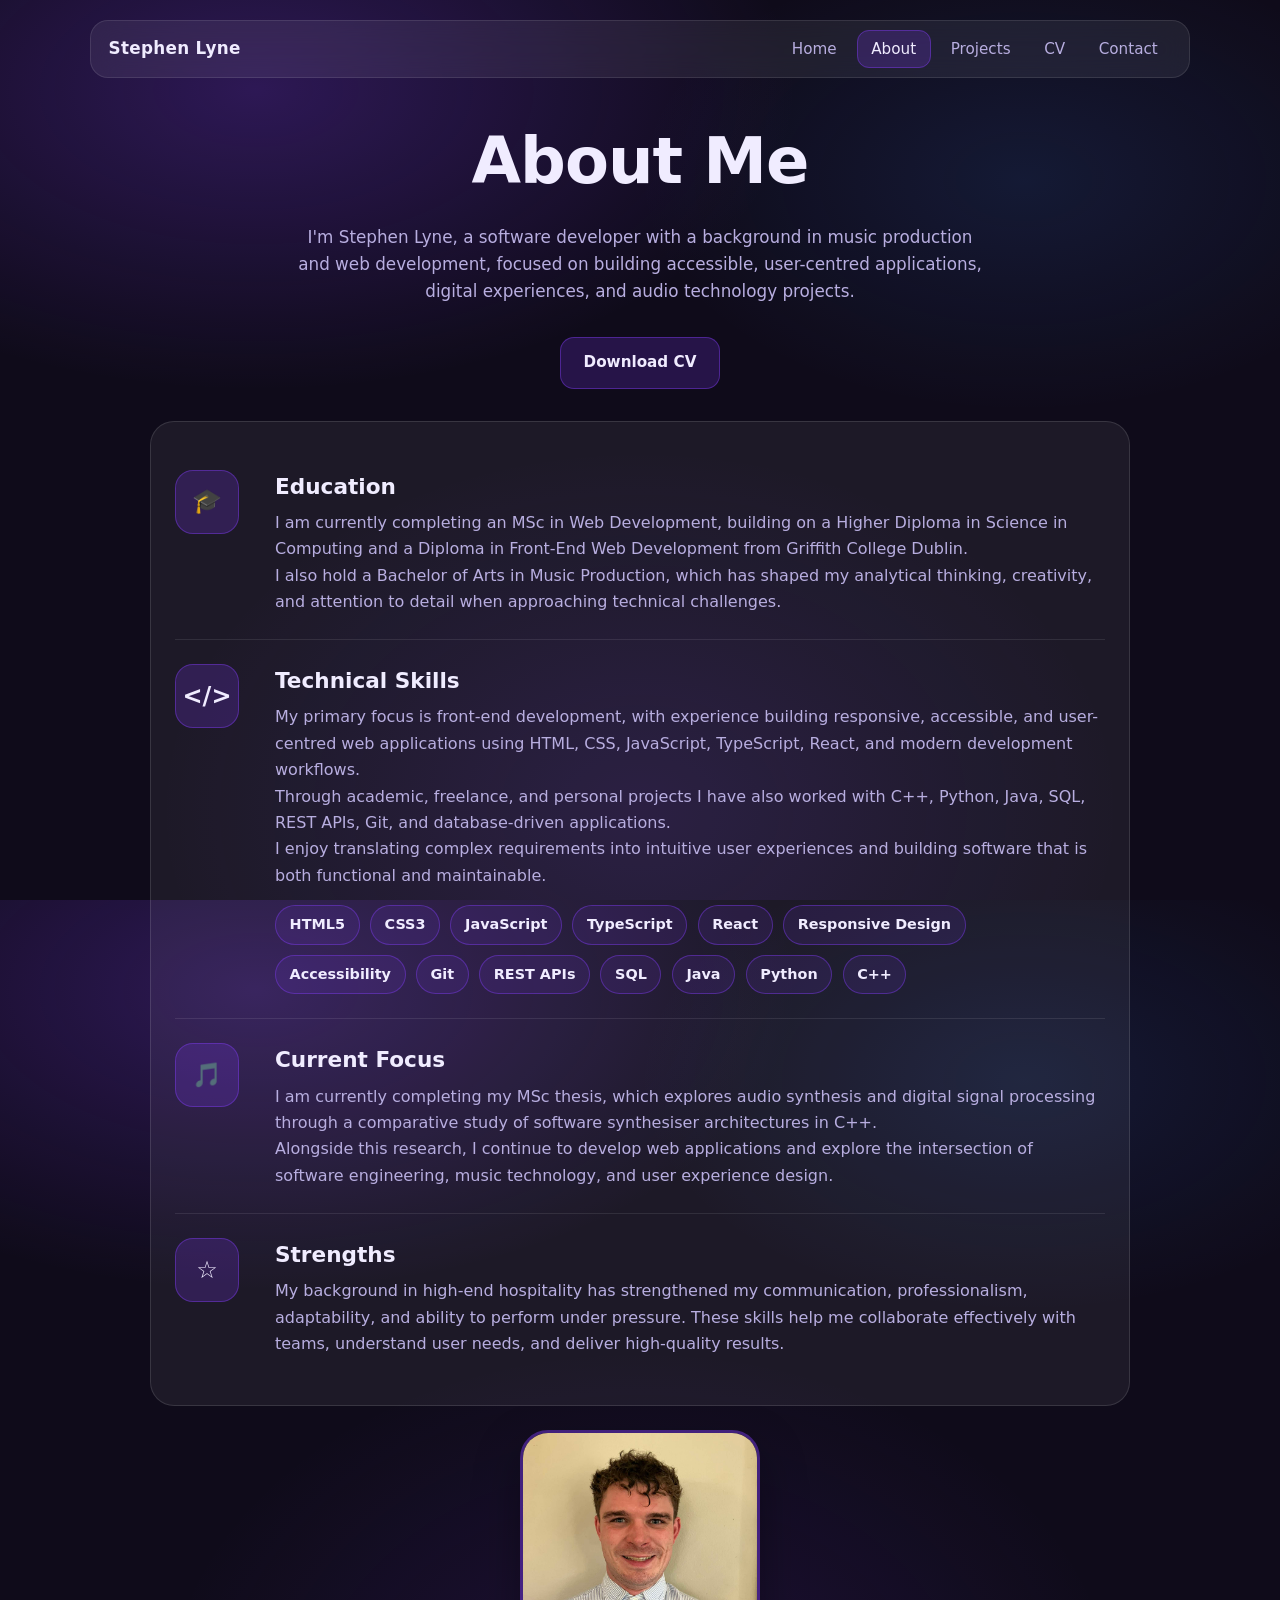
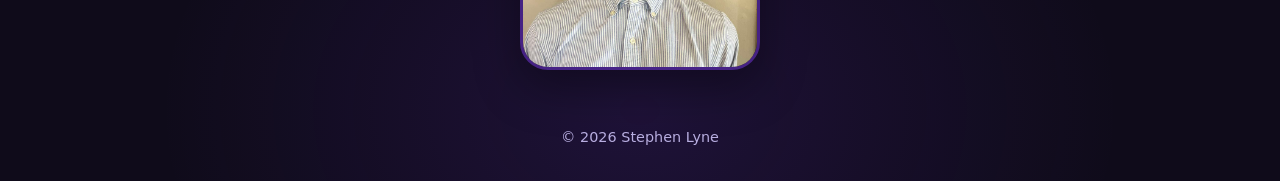
==== about.html @ b1a17259 "Initial portfolio website commit" ====
<!DOCTYPE html>
<html lang="en">
<head>
  <meta charset="UTF-8">
  <meta name="viewport" content="width=device-width, initial-scale=1.0">

  <title>About | Stephen Lyne</title>

  <meta
    name="description"
    content="About Stephen Lyne, a software developer focused on front-end development, accessibility, user-centred applications, and audio technology projects."
  >

  <link rel="stylesheet" href="style.css">
  <script src="nav.js" defer></script>
</head>

<body>

  <header>
    <nav class="navbar" aria-label="Main navigation">
      <div class="nav-container">

        <a href="index.html" class="logo">Stephen Lyne</a>

        <button
          class="nav-toggle"
          type="button"
          aria-controls="nav-links"
          aria-expanded="false"
          aria-label="Toggle navigation menu"
        >&#9776;</button>

        <ul class="nav-links" id="nav-links">
          <li><a href="index.html">Home</a></li>
          <li><a href="about.html" aria-current="page">About</a></li>
          <li><a href="projects.html">Projects</a></li>
          <li>
            <a
              href="Stephen-Lyne-CV.pdf"
              target="_blank"
              rel="noopener noreferrer"
            >CV</a>
          </li>
          <li><a href="contact.html">Contact</a></li>
        </ul>

      </div>
    </nav>
  </header>

  <main>
    <section class="about about--center" aria-labelledby="about-title">

      <h1 id="about-title">About Me</h1>

      <p class="about-intro">
        I'm Stephen Lyne, a software developer with a background in music production
        and web development, focused on building accessible, user-centred applications,
        digital experiences, and audio technology projects.
      </p>

      <div class="hero-buttons">
        <a
          href="Stephen-Lyne-CV.pdf"
          class="btn"
          target="_blank"
          rel="noopener noreferrer"
        >
          Download CV
        </a>
      </div>

      <div class="about-grid">

        <article class="about-block">
          <div class="about-icon" aria-hidden="true">🎓</div>

          <div>
            <h2>Education</h2>

            <p>
              I am currently completing an MSc in Web Development, building on a
              Higher Diploma in Science in Computing and a Diploma in Front-End Web
              Development from Griffith College Dublin.
            </p>

            <p>
              I also hold a Bachelor of Arts in Music Production, which has shaped
              my analytical thinking, creativity, and attention to detail when
              approaching technical challenges.
            </p>
          </div>
        </article>

        <article class="about-block">
          <div class="about-icon" aria-hidden="true">&lt;/&gt;</div>

          <div>
            <h2>Technical Skills</h2>

            <p>
              My primary focus is front-end development, with experience building
              responsive, accessible, and user-centred web applications using HTML,
              CSS, JavaScript, TypeScript, React, and modern development workflows.
            </p>

            <p>
              Through academic, freelance, and personal projects I have also worked
              with C++, Python, Java, SQL, REST APIs, Git, and database-driven
              applications.
            </p>

            <p>
              I enjoy translating complex requirements into intuitive user experiences
              and building software that is both functional and maintainable.
            </p>

            <ul class="skill-tags">
              <li>HTML5</li>
              <li>CSS3</li>
              <li>JavaScript</li>
              <li>TypeScript</li>
              <li>React</li>
              <li>Responsive Design</li>
              <li>Accessibility</li>
              <li>Git</li>
              <li>REST APIs</li>
              <li>SQL</li>
              <li>Java</li>
              <li>Python</li>
              <li>C++</li>
            </ul>
          </div>
        </article>

        <article class="about-block">
          <div class="about-icon" aria-hidden="true">🎵</div>

          <div>
            <h2>Current Focus</h2>

            <p>
              I am currently completing my MSc thesis, which explores audio synthesis
              and digital signal processing through a comparative study of software
              synthesiser architectures in C++.
            </p>

            <p>
              Alongside this research, I continue to develop web applications and
              explore the intersection of software engineering, music technology,
              and user experience design.
            </p>
          </div>
        </article>

        <article class="about-block">
          <div class="about-icon" aria-hidden="true">☆</div>

          <div>
            <h2>Strengths</h2>

            <p>
              My background in high-end hospitality has strengthened my communication,
              professionalism, adaptability, and ability to perform under pressure.
              These skills help me collaborate effectively with teams, understand
              user needs, and deliver high-quality results.
            </p>
          </div>
        </article>

      </div>

      <div class="about-image">
        <img src="img/StudentIDPic.jpg" alt="Portrait of Stephen Lyne">
      </div>

    </section>
  </main>

  <footer>
    <p>&copy; 2026 Stephen Lyne</p>
  </footer>

</body>
</html>
---- style.css ----
/* =====================
   RESET & BASE
===================== */
* {
  margin: 0;
  padding: 0;
  box-sizing: border-box;
}

:root {
  /* Dark background — ensures white text passes WCAG AA (contrast ≥ 4.5:1) */
  --bg: #0f0b1a;
  --surface: rgba(255, 255, 255, 0.06);
  --surface-raised: rgba(255, 255, 255, 0.09);

  /* Text — white on dark bg gives ~14:1 contrast ratio */
  --text: #f0ecff;
  --text-secondary: #b8aee0;

  /* Purple accent system */
  --accent-purple: #7c3aed;
  --accent-purple-soft: rgba(124, 58, 237, 0.22);
  --accent-purple-border: rgba(124, 58, 237, 0.45);
  --accent-purple-hover: rgba(124, 58, 237, 0.35);

  /* Error state */
  --error: #f87171;

  /* Transition timing */
  --transition: 0.2s ease;
}

html,
body {
  height: 100%;
}

body {
  font-family: system-ui, -apple-system, Segoe UI, Roboto, Arial, sans-serif;
  line-height: 1.6;
  color: var(--text);
  background:
    radial-gradient(900px 500px at 20% 10%, rgba(124, 58, 237, 0.28), transparent 60%),
    radial-gradient(700px 420px at 80% 20%, rgba(59, 130, 246, 0.12), transparent 55%),
    radial-gradient(800px 600px at 50% 90%, rgba(124, 58, 237, 0.14), transparent 60%),
    var(--bg);
  min-height: 100vh;
  overflow-x: hidden;
}

img {
  max-width: 100%;
  height: auto;
  display: block;
}

/* Keyboard focus — high-visibility ring */
a:focus-visible,
button:focus-visible,
input:focus-visible,
textarea:focus-visible {
  outline: 3px solid var(--accent-purple);
  outline-offset: 3px;
  border-radius: 8px;
}

/* Screen reader only utility */
.sr-only {
  position: absolute;
  width: 1px;
  height: 1px;
  overflow: hidden;
  clip: rect(0, 0, 0, 0);
  white-space: nowrap;
}

/* =====================
   LAYOUT WRAPPER
===================== */
header,
main,
footer {
  width: min(1100px, 92%);
  margin: 0 auto;
}

/* =====================
   NAVIGATION
===================== */
header {
  padding-top: 1.25rem;
}

.navbar {
  background: rgba(255, 255, 255, 0.07);
  border: 1px solid rgba(255, 255, 255, 0.10);
  border-radius: 18px;
  backdrop-filter: blur(14px);
  -webkit-backdrop-filter: blur(14px);
}

.nav-container {
  padding: 0.9rem 1.1rem;
  display: flex;
  justify-content: space-between;
  align-items: center;
  gap: 1rem;
}

.logo {
  color: var(--text);
  text-decoration: none;
  font-weight: 700;
  font-size: 1.05rem;
  letter-spacing: 0.3px;
  transition: color var(--transition);
}

.logo:hover {
  color: #c4b5fd;
}

.nav-links {
  list-style: none;
  display: flex;
  gap: 0.4rem;
}

.nav-links a {
  /* --text-secondary gives sufficient contrast (~6:1) on dark bg */
  color: var(--text-secondary);
  text-decoration: none;
  font-size: 0.95rem;
  padding: 0.55rem 0.85rem;
  border-radius: 12px;
  transition: background var(--transition), color var(--transition);
}

.nav-links a:hover,
.nav-links a:focus-visible {
  background: rgba(255, 255, 255, 0.08);
  color: var(--text);
}

.nav-links a[aria-current="page"] {
  background: var(--accent-purple-soft);
  border: 1px solid var(--accent-purple-border);
  color: var(--text);
}

/* Hamburger (mobile) */
.nav-toggle {
  display: none;
  background: none;
  border: 1px solid var(--accent-purple-border);
  border-radius: 10px;
  padding: 0.45rem 0.7rem;
  color: var(--text);
  cursor: pointer;
  font-size: 1.2rem;
  line-height: 1;
  transition: background var(--transition);
}

.nav-toggle:hover {
  background: var(--accent-purple-soft);
}

/* =====================
   MAIN / HERO
===================== */
main {
  min-height: calc(100vh - 140px);
  padding: 2rem 0;
}

.hero {
  max-width: 900px;
  margin: 0 auto;
  padding: clamp(2.5rem, 8vw, 5rem) 0;
  text-align: center;
  /* Entrance animation */
  animation: fadeUp 0.55s ease both;
}

.hero h1 {
  font-size: clamp(2.2rem, 4.5vw, 3.4rem);
  margin-bottom: 0.75rem;
  letter-spacing: -0.5px;
}

.hero p {
  max-width: 55ch;
  margin: 0 auto;
  color: var(--text-secondary);
  font-size: 1.05rem;
}

.hero-buttons {
  display: flex;
  justify-content: center;
  gap: 0.9rem;
  margin-top: 2rem;
  flex-wrap: wrap;
}

/* =====================
   BUTTONS
===================== */
.btn {
  display: inline-block;
  padding: 0.8rem 1.4rem;
  border-radius: 14px;
  font-weight: 700;
  font-size: 0.95rem;
  text-decoration: none;
  color: var(--text);
  background: var(--accent-purple-soft);
  border: 1px solid var(--accent-purple-border);
  cursor: pointer;
  transition: background var(--transition), transform var(--transition), box-shadow var(--transition);
}

.btn:hover,
.btn:focus-visible {
  background: var(--accent-purple-hover);
  transform: translateY(-2px);
  box-shadow: 0 6px 20px rgba(124, 58, 237, 0.30);
}

.btn:active {
  transform: translateY(0);
}

/* =====================
   ABOUT PAGE
===================== */
.about--center {
  max-width: 900px;
  margin: 0 auto;
  text-align: center;
  animation: fadeUp 0.55s ease both;
}

.about-intro {
  max-width: 62ch;
  margin: 0.5rem auto 1.5rem;
  color: var(--text-secondary);
}

.about-controls {
  display: flex;
  justify-content: center;
  gap: 0.75rem;
  flex-wrap: wrap;
  margin-bottom: 1.25rem;
}

.about-tab {
  padding: 0.6rem 1.1rem;
  border-radius: 999px;
  border: 1px solid var(--accent-purple-border);
  background: rgba(255, 255, 255, 0.05);
  color: var(--text-secondary);
  font-weight: 700;
  font-size: 0.9rem;
  cursor: pointer;
  transition: background var(--transition), color var(--transition), border-color var(--transition);
}

.about-tab:hover {
  background: rgba(255, 255, 255, 0.09);
  color: var(--text);
}

.about-tab.is-active,
.about-tab[aria-selected="true"] {
  background: var(--accent-purple-soft);
  border-color: var(--accent-purple);
  color: var(--text);
}

.about-panels {
  max-width: 70ch;
  margin: 0 auto;
}

.about-panel {
  color: var(--text-secondary);
  animation: fadeIn 0.3s ease both;
}

.about-image {
  margin-top: 2.25rem;
  display: flex;
  justify-content: center;
}

.about-image img {
  max-width: 240px;
  border-radius: 50%;
  border: 3px solid var(--accent-purple-border);
  transition: transform 0.3s ease, box-shadow 0.3s ease;
}

.about-image img:hover {
  transform: scale(1.03);
  box-shadow: 0 0 30px rgba(124, 58, 237, 0.35);
}

/* =====================
   PROJECTS
===================== */
.projects {
  max-width: 1000px;
  margin: 0 auto;
  text-align: center;
  animation: fadeUp 0.55s ease both;
}

.projects-intro {
  color: var(--text-secondary);
  margin: 0.5rem auto 0;
  max-width: 60ch;
}

.project-links {
  margin-top: 1.25rem;
}

.project-card {
  margin-top: 1.75rem;
  padding: 1.5rem;
  border-radius: 18px;
  background: var(--surface-raised);
  border: 1px solid rgba(255, 255, 255, 0.08);
  text-align: left;
  transition: transform 0.25s ease, box-shadow 0.25s ease;
}

.project-card:hover {
  transform: translateY(-3px);
  box-shadow: 0 10px 32px rgba(124, 58, 237, 0.18);
}

.project-title {
  font-size: 1.3rem;
  margin-bottom: 0.4rem;
}

.project-role {
  color: var(--text-secondary);
  font-size: 0.9rem;
  margin-bottom: 0.75rem;
}

.project-image {
  margin-bottom: 1rem;
  border-radius: 14px;
  overflow: hidden;
}

.project-desc {
  color: var(--text-secondary);
  margin-bottom: 0.75rem;
}

.project-meta {
  list-style: none;
  display: flex;
  flex-wrap: wrap;
  gap: 0.5rem 0.9rem;
  padding: 0;
  margin: 0.75rem 0 1rem;
}

.project-meta li {
  position: relative;
  padding-left: 1rem;
  color: var(--text-secondary);
  font-weight: 600;
  font-size: 0.9rem;
}

.project-meta li::before {
  content: "•";
  position: absolute;
  left: 0;
  top: 0;
  color: var(--accent-purple);
}

/* =====================
   CONTACT
===================== */
.contact {
  max-width: 900px;
  margin: 0 auto;
  text-align: center;
  animation: fadeUp 0.55s ease both;
}

.contact-intro {
  color: var(--text-secondary);
  margin: 0.5rem auto 0;
  max-width: 58ch;
}

.contact-form {
  max-width: 680px;
  margin: 1.25rem auto;
  padding: 1.5rem;
  border-radius: 18px;
  background: var(--surface-raised);
  border: 1px solid rgba(255, 255, 255, 0.08);
  text-align: left;
}

.field {
  margin-bottom: 1.1rem;
}

label {
  display: block;
  font-weight: 700;
  margin-bottom: 0.35rem;
  color: var(--text);
  font-size: 0.95rem;
}

input,
textarea {
  width: 100%;
  padding: 0.75rem 0.9rem;
  border-radius: 12px;
  border: 1px solid rgba(255, 255, 255, 0.15);
  background: rgba(255, 255, 255, 0.05);
  color: var(--text);
  font-size: 1rem;
  font-family: inherit;
  transition: border-color var(--transition), background var(--transition);
}

input:focus,
textarea:focus {
  border-color: var(--accent-purple);
  background: rgba(255, 255, 255, 0.08);
  outline: none;
}

input[aria-invalid="true"],
textarea[aria-invalid="true"] {
  border-color: var(--error);
}

textarea {
  resize: vertical;
}

.field-error {
  color: var(--error);
  font-size: 0.85rem;
  margin-top: 0.3rem;
  min-height: 1.2em;
}

.contact-status {
  margin: 1rem auto;
  font-weight: 600;
}

.contact-alt {
  color: var(--text-secondary);
  margin-top: 1rem;
}

.contact-link {
  color: #c4b5fd;
  text-decoration: underline;
  text-underline-offset: 3px;
  transition: color var(--transition);
}

.contact-link:hover {
  color: var(--text);
}

/* =====================
   MAP (External Service)
===================== */
.contact-map {
  max-width: 680px;
  margin: 1.5rem auto 0;
  padding: 1.5rem;
  border-radius: 18px;
  background: var(--surface-raised);
  border: 1px solid rgba(255, 255, 255, 0.08);
  text-align: left;
}

.contact-map-title {
  font-size: 1.1rem;
  margin-bottom: 0.35rem;
}

.contact-map-text {
  color: var(--text-secondary);
  margin-bottom: 0.85rem;
}

.contact-map-frame {
  width: 100%;
  height: 300px;
  border: 0;
  border-radius: 14px;
}

/* =====================
   FOOTER
===================== */
footer {
  padding: 1.5rem 0 2rem;
  color: var(--text-secondary);
  text-align: center;
  font-size: 0.9rem;
}

/* =====================
   ANIMATIONS
===================== */
@keyframes fadeUp {
  from {
    opacity: 0;
    transform: translateY(18px);
  }
  to {
    opacity: 1;
    transform: translateY(0);
  }
}

@keyframes fadeIn {
  from { opacity: 0; }
  to   { opacity: 1; }
}

/* Stagger project cards */
.project-card:nth-child(1) { animation: fadeUp 0.5s 0.05s ease both; }
.project-card:nth-child(2) { animation: fadeUp 0.5s 0.15s ease both; }
.project-card:nth-child(3) { animation: fadeUp 0.5s 0.25s ease both; }

/* =====================
   RESPONSIVE — TABLET (≤ 768px)
===================== */
@media (max-width: 768px) {
  /* Nav: show hamburger, hide links by default */
  .nav-toggle {
    display: block;
  }

  .nav-links {
    display: none;
    flex-direction: column;
    gap: 0.25rem;
    width: 100%;
    padding: 0.5rem 0 0.75rem;
  }

  .nav-links.is-open {
    display: flex;
  }

  .nav-links a {
    padding: 0.65rem 0.85rem;
    border-radius: 10px;
  }

  .nav-container {
    flex-wrap: wrap;
  }

  /* Hero */
  .hero {
    padding: 2.5rem 0;
  }

  /* Project cards: full width */
  .project-card {
    padding: 1.25rem;
  }

  /* Contact form */
  .contact-form,
  .contact-map {
    padding: 1.25rem;
  }
}

/* =====================
   RESPONSIVE — MOBILE (≤ 480px)
===================== */
@media (max-width: 480px) {
  header,
  main,
  footer {
    width: 94%;
  }

  .hero h1 {
    font-size: 2rem;
  }

  .hero-buttons {
    flex-direction: column;
    align-items: center;
  }

  .hero-buttons .btn {
    width: 100%;
    max-width: 260px;
    text-align: center;
  }

  .about-controls {
    gap: 0.5rem;
  }

  .about-tab {
    padding: 0.5rem 0.85rem;
    font-size: 0.85rem;
  }

  .about-image img {
    max-width: 180px;
  }

  .contact-map-frame {
    height: 220px;
  }

  .project-meta {
    gap: 0.4rem 0.75rem;
  }
}

.about--center {
  max-width: 980px;
  margin: 0 auto;
  text-align: center;
  animation: fadeUp 0.55s ease both;
}

.about h1 {
  font-size: clamp(2.4rem, 5vw, 4rem);
  margin-bottom: 0.75rem;
  letter-spacing: -1px;
}

.about-intro {
  max-width: 65ch;
  margin: 0 auto 2rem;
  color: var(--text-secondary);
  font-size: 1.05rem;
}

.about-grid {
  margin-top: 2rem;
  padding: 1.5rem;
  border-radius: 24px;
  background: rgba(255, 255, 255, 0.06);
  border: 1px solid rgba(255, 255, 255, 0.12);
  backdrop-filter: blur(14px);
  -webkit-backdrop-filter: blur(14px);
  text-align: left;
}

.about-block {
  display: grid;
  grid-template-columns: 80px 1fr;
  gap: 1.25rem;
  padding: 1.5rem 0;
  border-bottom: 1px solid rgba(255, 255, 255, 0.09);
}

.about-block:last-child {
  border-bottom: none;
}

.about-icon {
  width: 64px;
  height: 64px;
  border-radius: 18px;
  display: flex;
  align-items: center;
  justify-content: center;
  background: var(--accent-purple-soft);
  border: 1px solid var(--accent-purple-border);
  color: var(--text);
  font-size: 1.5rem;
  font-weight: 800;
}

.about-block h2 {
  font-size: 1.35rem;
  margin-bottom: 0.35rem;
}

.about-block p {
  color: var(--text-secondary);
  line-height: 1.65;
}

.skill-tags {
  list-style: none;
  display: flex;
  flex-wrap: wrap;
  gap: 0.65rem;
  margin-top: 1rem;
  padding: 0;
}

.skill-tags li {
  padding: 0.45rem 0.85rem;
  border-radius: 999px;
  background: rgba(124, 58, 237, 0.12);
  border: 1px solid var(--accent-purple-border);
  color: var(--text);
  font-size: 0.9rem;
  font-weight: 600;
}

.about-image {
  margin-top: 1.5rem;
  display: flex;
  justify-content: center;
}

.about-image img {
  width: 260px;
  aspect-ratio: 1 / 1;
  object-fit: cover;
  object-position: center 28%;
  border-radius: 28px;
  border: 3px solid var(--accent-purple-border);
  box-shadow: 0 18px 45px rgba(0, 0, 0, 0.35);
  transition: transform 0.3s ease, box-shadow 0.3s ease;
}

.about-image img:hover {
  transform: translateY(-4px) scale(1.02);
  box-shadow: 0 24px 60px rgba(124, 58, 237, 0.28);
}

@media (max-width: 700px) {
  .about-grid {
    padding: 1rem;
  }

  .about-block {
    grid-template-columns: 1fr;
    text-align: center;
  }

  .about-icon {
    margin: 0 auto;
  }

  .skill-tags {
    justify-content: center;
  }

  .about-image img {
    width: 210px;
  }
}
/* =====================
   HOME PAGE ADDITIONS
===================== */

.eyebrow {
  color: #c4b5fd;
  font-size: 0.85rem;
  font-weight: 800;
  letter-spacing: 0.12em;
  text-transform: uppercase;
  margin-bottom: 0.75rem;
}

.hero-tags {
  list-style: none;
  display: flex;
  justify-content: center;
  flex-wrap: wrap;
  gap: 0.65rem;
  margin: 1.5rem auto 0;
  padding: 0;
}

.hero-tags li,
.mini-project-card .project-meta li,
.featured-project .project-meta li {
  padding: 0.45rem 0.8rem;
  border-radius: 999px;
  background: rgba(124, 58, 237, 0.12);
  border: 1px solid var(--accent-purple-border);
  color: var(--text);
  font-size: 0.85rem;
  font-weight: 700;
}

.featured-project {
  max-width: 900px;
  margin: 0 auto 2rem;
  padding: clamp(1.5rem, 4vw, 2.25rem);
  border-radius: 24px;
  background: var(--surface-raised);
  border: 1px solid rgba(255, 255, 255, 0.1);
  text-align: left;
  animation: fadeUp 0.55s 0.1s ease both;
}

.featured-project h2 {
  font-size: clamp(2rem, 4vw, 3rem);
  margin-bottom: 0.25rem;
  letter-spacing: -0.5px;
}

.featured-subtitle {
  color: #c4b5fd;
  font-weight: 800;
  margin-bottom: 1rem;
}

.featured-project p {
  color: var(--text-secondary);
  max-width: 72ch;
}

.featured-project .project-meta {
  margin-top: 1.25rem;
}

.home-projects {
  max-width: 1000px;
  margin: 0 auto;
  text-align: center;
  animation: fadeUp 0.55s 0.2s ease both;
}

.home-projects h2 {
  font-size: clamp(1.8rem, 3vw, 2.4rem);
  margin-bottom: 1.25rem;
}

.home-project-grid {
  display: grid;
  grid-template-columns: repeat(3, 1fr);
  gap: 1.25rem;
}

.mini-project-card {
  padding: 1.35rem;
  border-radius: 20px;
  background: var(--surface-raised);
  border: 1px solid rgba(255, 255, 255, 0.08);
  text-align: left;
  transition: transform var(--transition), box-shadow var(--transition);
}

.mini-project-card:hover {
  transform: translateY(-3px);
  box-shadow: 0 10px 32px rgba(124, 58, 237, 0.18);
}

.mini-project-card h3 {
  font-size: 1.15rem;
  margin-bottom: 0.5rem;
}

.mini-project-card p {
  color: var(--text-secondary);
  font-size: 0.95rem;
  margin-bottom: 1rem;
}

.mini-project-card .project-meta {
  gap: 0.45rem;
}

@media (max-width: 850px) {
  .home-project-grid {
    grid-template-columns: 1fr;
  }

  .featured-project {
    text-align: center;
  }

  .featured-project .project-meta {
    justify-content: center;
  }
}

.projects-page {
  max-width: 1100px;
  margin: 0 auto;
}

.page-header {
  text-align: center;
  margin-bottom: 3rem;
}

.project-card {
  overflow: hidden;
  border-radius: 24px;
  background: var(--surface-raised);
  border: 1px solid rgba(255, 255, 255, 0.1);
}

.project-card--featured {
  margin-bottom: 2rem;
}

.projects-grid {
  display: grid;
  grid-template-columns: 1fr;
  gap: 2rem;
}

/* Featured project image */

.project-image {
  width: 100%;
  overflow: hidden;
  border-radius: 18px;
  margin-top: 1.5rem;
}

.project-image img {
  width: 100%;
  display: block;
  border-radius: 18px;
}

/* Project card images */

.project-card img {
  width: 100%;
  height: 220px;
  object-fit: cover;
  object-position: top;
  display: block;
}

.project-card-content {
  padding: clamp(1.25rem, 3vw, 2rem);
}

.project-card-content h2,
.project-card-content h3 {
  margin-bottom: 0.75rem;
}

.project-card-content h2 {
  font-size: clamp(1.8rem, 3vw, 2.8rem);
}

.project-card-content h3 {
  font-size: 1.75rem;
}

.project-label,
.section-label {
  color: #c4b5fd;
  font-weight: 800;
  letter-spacing: 0.12em;
  text-transform: uppercase;
  font-size: 0.85rem;
}

.project-highlights {
  margin: 1rem 0;
  padding-left: 1.25rem;
  color: var(--text-secondary);
}

.project-tags {
  display: flex;
  flex-wrap: wrap;
  gap: 0.6rem;
  margin: 1.25rem 0;
}

.project-tags span {
  padding: 0.45rem 0.85rem;
  border-radius: 999px;
  background: rgba(124, 58, 237, 0.12);
  border: 1px solid var(--accent-purple-border);
  font-size: 0.9rem;
  font-weight: 700;
}

.project-links {
  display: flex;
  flex-wrap: wrap;
  gap: 0.8rem;
  margin-top: 1rem;
}

@media (min-width: 900px) {

  .projects-grid {
    grid-template-columns: repeat(2, 1fr);
  }

  .project-card--featured {
    display: grid;
    grid-template-columns: 1.1fr 0.9fr;
    gap: 2rem;
    align-items: center;
  }

  .project-card--featured .project-card-content {
    order: -1;
  }

  .project-card--featured .project-image {
    margin-top: 0;
  }
}
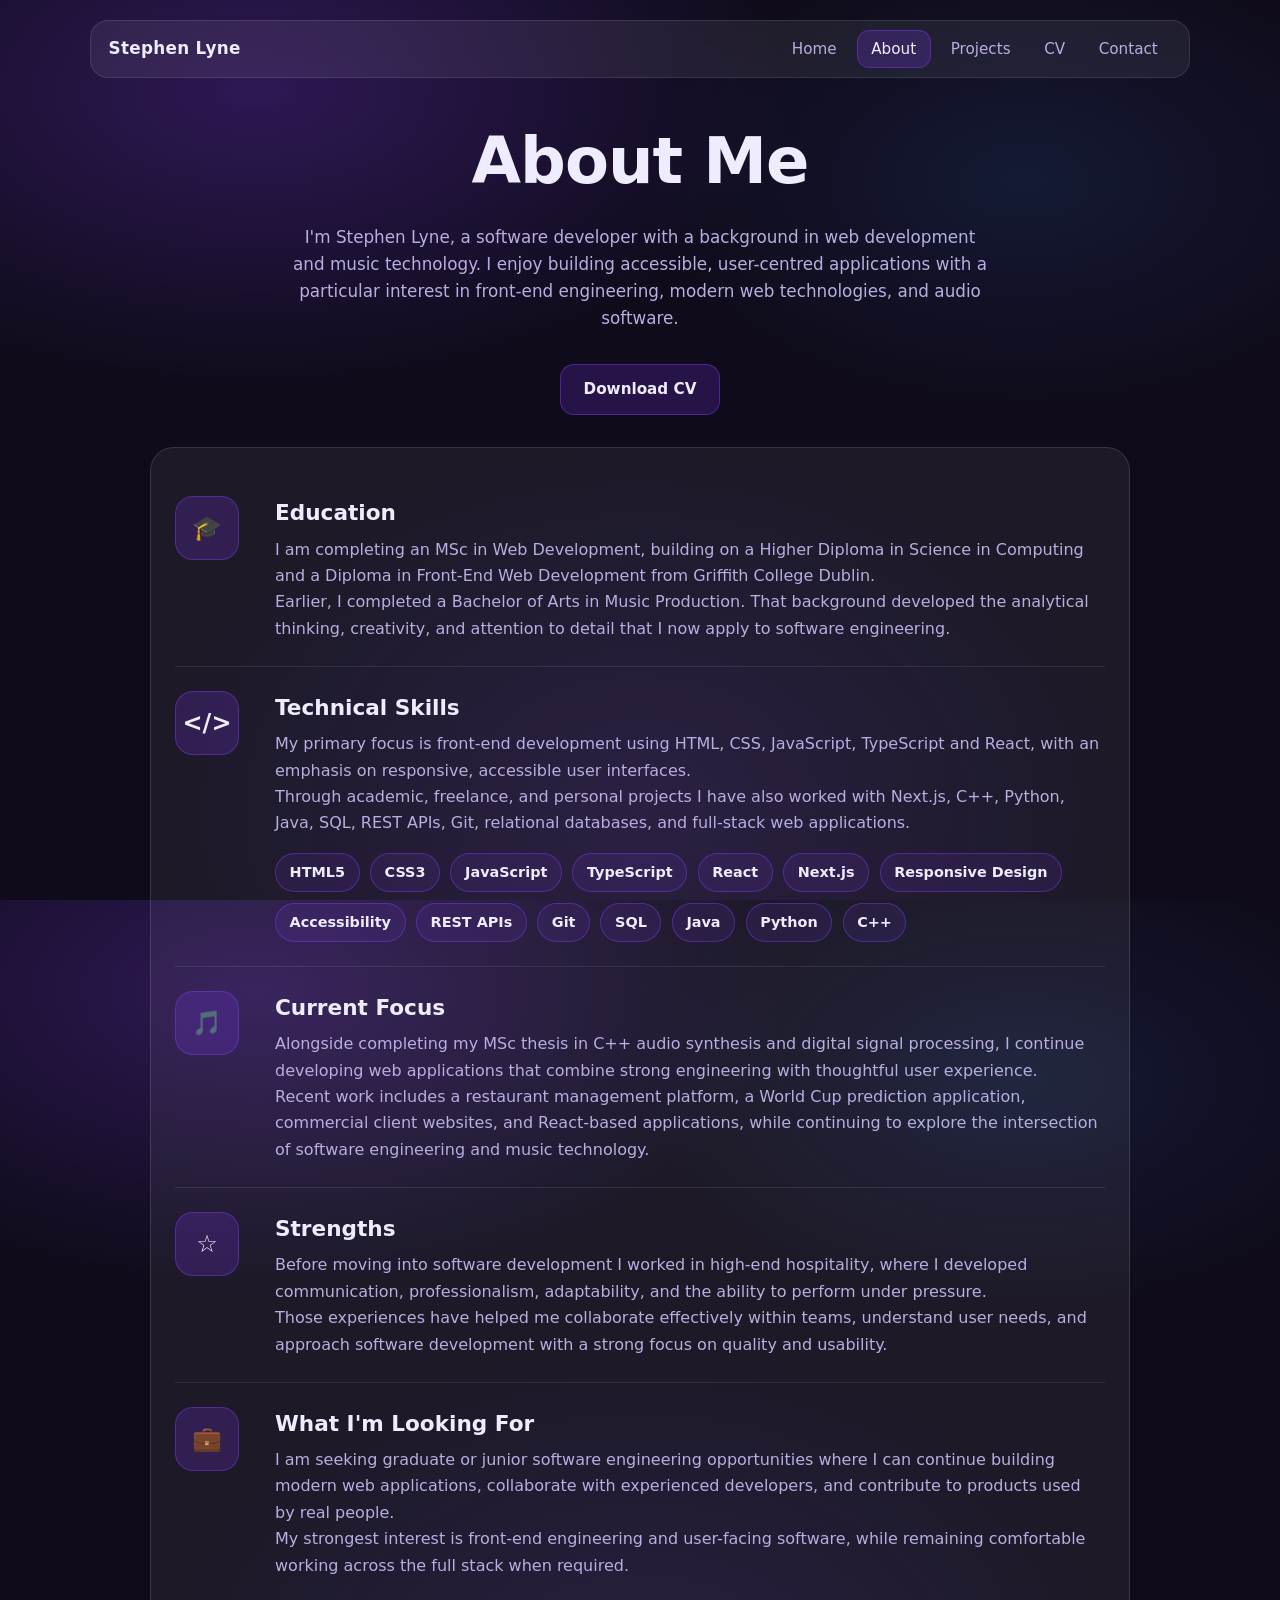
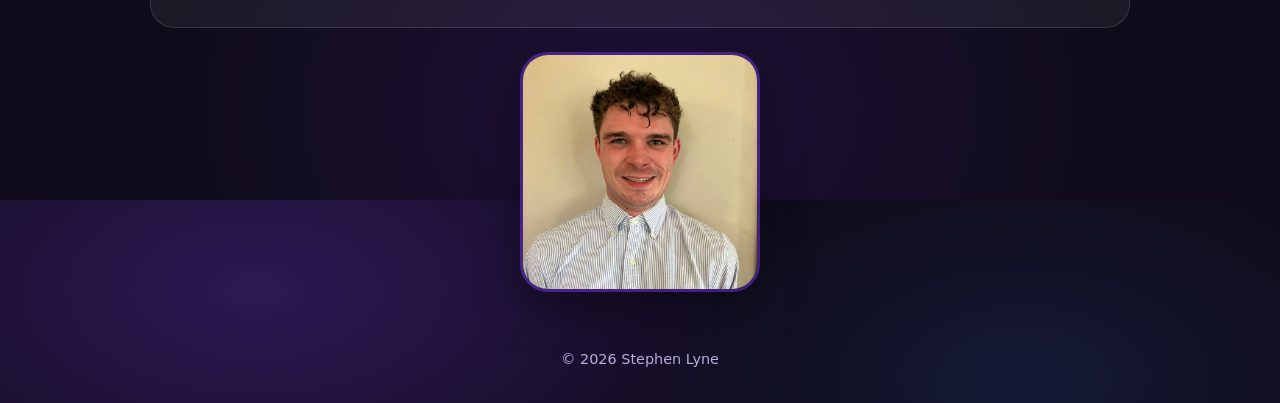
==== commit 1a6445bd: "Update portfolio with project case studies and homepage improvements" ====
--- a/about.html
+++ b/about.html
@@ -8,7 +8,7 @@
 
   <meta
     name="description"
-    content="About Stephen Lyne, a software developer focused on front-end development, accessibility, user-centred applications, and audio technology projects."
+    content="About Stephen Lyne, a software developer specialising in front-end engineering, accessible web applications, and audio technology."
   >
 
   <link rel="stylesheet" href="style.css">
@@ -17,170 +17,243 @@
 
 <body>
 
-  <header>
-    <nav class="navbar" aria-label="Main navigation">
-      <div class="nav-container">
-
-        <a href="index.html" class="logo">Stephen Lyne</a>
-
-        <button
-          class="nav-toggle"
-          type="button"
-          aria-controls="nav-links"
-          aria-expanded="false"
-          aria-label="Toggle navigation menu"
-        >&#9776;</button>
-
-        <ul class="nav-links" id="nav-links">
-          <li><a href="index.html">Home</a></li>
-          <li><a href="about.html" aria-current="page">About</a></li>
-          <li><a href="projects.html">Projects</a></li>
-          <li>
-            <a
-              href="Stephen-Lyne-CV.pdf"
-              target="_blank"
-              rel="noopener noreferrer"
-            >CV</a>
-          </li>
-          <li><a href="contact.html">Contact</a></li>
-        </ul>
-
-      </div>
-    </nav>
-  </header>
-
-  <main>
-    <section class="about about--center" aria-labelledby="about-title">
-
-      <h1 id="about-title">About Me</h1>
-
-      <p class="about-intro">
-        I'm Stephen Lyne, a software developer with a background in music production
-        and web development, focused on building accessible, user-centred applications,
-        digital experiences, and audio technology projects.
-      </p>
-
-      <div class="hero-buttons">
-        <a
-          href="Stephen-Lyne-CV.pdf"
-          class="btn"
-          target="_blank"
-          rel="noopener noreferrer"
-        >
-          Download CV
-        </a>
-      </div>
-
-      <div class="about-grid">
-
-        <article class="about-block">
-          <div class="about-icon" aria-hidden="true">🎓</div>
-
-          <div>
-            <h2>Education</h2>
-
-            <p>
-              I am currently completing an MSc in Web Development, building on a
-              Higher Diploma in Science in Computing and a Diploma in Front-End Web
-              Development from Griffith College Dublin.
-            </p>
-
-            <p>
-              I also hold a Bachelor of Arts in Music Production, which has shaped
-              my analytical thinking, creativity, and attention to detail when
-              approaching technical challenges.
-            </p>
-          </div>
-        </article>
-
-        <article class="about-block">
-          <div class="about-icon" aria-hidden="true">&lt;/&gt;</div>
-
-          <div>
-            <h2>Technical Skills</h2>
-
-            <p>
-              My primary focus is front-end development, with experience building
-              responsive, accessible, and user-centred web applications using HTML,
-              CSS, JavaScript, TypeScript, React, and modern development workflows.
-            </p>
-
-            <p>
-              Through academic, freelance, and personal projects I have also worked
-              with C++, Python, Java, SQL, REST APIs, Git, and database-driven
-              applications.
-            </p>
-
-            <p>
-              I enjoy translating complex requirements into intuitive user experiences
-              and building software that is both functional and maintainable.
-            </p>
-
-            <ul class="skill-tags">
-              <li>HTML5</li>
-              <li>CSS3</li>
-              <li>JavaScript</li>
-              <li>TypeScript</li>
-              <li>React</li>
-              <li>Responsive Design</li>
-              <li>Accessibility</li>
-              <li>Git</li>
-              <li>REST APIs</li>
-              <li>SQL</li>
-              <li>Java</li>
-              <li>Python</li>
-              <li>C++</li>
-            </ul>
-          </div>
-        </article>
-
-        <article class="about-block">
-          <div class="about-icon" aria-hidden="true">🎵</div>
-
-          <div>
-            <h2>Current Focus</h2>
-
-            <p>
-              I am currently completing my MSc thesis, which explores audio synthesis
-              and digital signal processing through a comparative study of software
-              synthesiser architectures in C++.
-            </p>
-
-            <p>
-              Alongside this research, I continue to develop web applications and
-              explore the intersection of software engineering, music technology,
-              and user experience design.
-            </p>
-          </div>
-        </article>
-
-        <article class="about-block">
-          <div class="about-icon" aria-hidden="true">☆</div>
-
-          <div>
-            <h2>Strengths</h2>
-
-            <p>
-              My background in high-end hospitality has strengthened my communication,
-              professionalism, adaptability, and ability to perform under pressure.
-              These skills help me collaborate effectively with teams, understand
-              user needs, and deliver high-quality results.
-            </p>
-          </div>
-        </article>
-
-      </div>
-
-      <div class="about-image">
-        <img src="img/StudentIDPic.jpg" alt="Portrait of Stephen Lyne">
-      </div>
-
-    </section>
-  </main>
-
-  <footer>
-    <p>&copy; 2026 Stephen Lyne</p>
-  </footer>
+<header>
+  <nav class="navbar" aria-label="Main navigation">
+    <div class="nav-container">
+
+      <a href="index.html" class="logo">Stephen Lyne</a>
+
+      <button
+        class="nav-toggle"
+        type="button"
+        aria-controls="nav-links"
+        aria-expanded="false"
+        aria-label="Toggle navigation menu"
+      >
+        &#9776;
+      </button>
+
+      <ul class="nav-links" id="nav-links">
+        <li><a href="index.html">Home</a></li>
+        <li><a href="about.html" aria-current="page">About</a></li>
+        <li><a href="projects.html">Projects</a></li>
+
+        <li>
+          <a
+            href="StephenLyneCV.pdf"
+            target="_blank"
+            rel="noopener noreferrer"
+          >
+            CV
+          </a>
+        </li>
+
+        <li><a href="contact.html">Contact</a></li>
+      </ul>
+
+    </div>
+  </nav>
+</header>
+
+<main>
+
+<section class="about about--center" aria-labelledby="about-title">
+
+<h1 id="about-title">About Me</h1>
+
+<p class="about-intro">
+  I'm Stephen Lyne, a software developer with a background in web development
+  and music technology. I enjoy building accessible, user-centred applications
+  with a particular interest in front-end engineering, modern web technologies,
+  and audio software.
+</p>
+
+<div class="hero-buttons">
+  <a
+    href="StephenLyneCV.pdf"
+    class="btn"
+    target="_blank"
+    rel="noopener noreferrer"
+  >
+    Download CV
+  </a>
+</div>
+
+<div class="about-grid">
+
+<!-- ===================================================== -->
+<!-- EDUCATION -->
+<!-- ===================================================== -->
+
+<article class="about-block">
+
+  <div class="about-icon" aria-hidden="true">🎓</div>
+
+  <div>
+
+    <h2>Education</h2>
+
+    <p>
+      I am completing an MSc in Web Development, building on a Higher Diploma
+      in Science in Computing and a Diploma in Front-End Web Development from
+      Griffith College Dublin.
+    </p>
+
+    <p>
+      Earlier, I completed a Bachelor of Arts in Music Production. That
+      background developed the analytical thinking, creativity, and attention
+      to detail that I now apply to software engineering.
+    </p>
+
+  </div>
+
+</article>
+
+<!-- ===================================================== -->
+<!-- TECHNICAL -->
+<!-- ===================================================== -->
+
+<article class="about-block">
+
+  <div class="about-icon" aria-hidden="true">&lt;/&gt;</div>
+
+  <div>
+
+    <h2>Technical Skills</h2>
+
+    <p>
+      My primary focus is front-end development using HTML, CSS, JavaScript,
+      TypeScript and React, with an emphasis on responsive, accessible user
+      interfaces.
+    </p>
+
+    <p>
+      Through academic, freelance, and personal projects I have also worked
+      with Next.js, C++, Python, Java, SQL, REST APIs, Git, relational
+      databases, and full-stack web applications.
+    </p>
+
+    <ul class="skill-tags">
+      <li>HTML5</li>
+      <li>CSS3</li>
+      <li>JavaScript</li>
+      <li>TypeScript</li>
+      <li>React</li>
+      <li>Next.js</li>
+      <li>Responsive Design</li>
+      <li>Accessibility</li>
+      <li>REST APIs</li>
+      <li>Git</li>
+      <li>SQL</li>
+      <li>Java</li>
+      <li>Python</li>
+      <li>C++</li>
+    </ul>
+
+  </div>
+
+</article>
+
+<!-- ===================================================== -->
+<!-- CURRENT FOCUS -->
+<!-- ===================================================== -->
+
+<article class="about-block">
+
+  <div class="about-icon" aria-hidden="true">🎵</div>
+
+  <div>
+
+    <h2>Current Focus</h2>
+
+    <p>
+      Alongside completing my MSc thesis in C++ audio synthesis and digital
+      signal processing, I continue developing web applications that combine
+      strong engineering with thoughtful user experience.
+    </p>
+
+    <p>
+      Recent work includes a restaurant management platform, a World Cup
+      prediction application, commercial client websites, and React-based
+      applications, while continuing to explore the intersection of software
+      engineering and music technology.
+    </p>
+
+  </div>
+
+</article>
+
+<!-- ===================================================== -->
+<!-- STRENGTHS -->
+<!-- ===================================================== -->
+
+<article class="about-block">
+
+  <div class="about-icon" aria-hidden="true">☆</div>
+
+  <div>
+
+    <h2>Strengths</h2>
+
+    <p>
+      Before moving into software development I worked in high-end hospitality,
+      where I developed communication, professionalism, adaptability, and the
+      ability to perform under pressure.
+    </p>
+
+    <p>
+      Those experiences have helped me collaborate effectively within teams,
+      understand user needs, and approach software development with a strong
+      focus on quality and usability.
+    </p>
+
+  </div>
+
+</article>
+
+<!-- ===================================================== -->
+<!-- WHAT I'M LOOKING FOR -->
+<!-- ===================================================== -->
+
+<article class="about-block">
+
+  <div class="about-icon" aria-hidden="true">💼</div>
+
+  <div>
+
+    <h2>What I'm Looking For</h2>
+
+    <p>
+      I am seeking graduate or junior software engineering opportunities where
+      I can continue building modern web applications, collaborate with
+      experienced developers, and contribute to products used by real people.
+    </p>
+
+    <p>
+      My strongest interest is front-end engineering and user-facing software,
+      while remaining comfortable working across the full stack when required.
+    </p>
+
+  </div>
+
+</article>
+
+</div>
+
+<div class="about-image">
+  <img
+    src="img/StudentIDPic.jpg"
+    alt="Portrait of Stephen Lyne"
+  >
+</div>
+
+</section>
+
+</main>
+
+<footer>
+  <p>&copy; 2026 Stephen Lyne</p>
+</footer>
 
 </body>
 </html>
--- a/style.css
+++ b/style.css
@@ -1,6 +1,7 @@
 /* =====================
    RESET & BASE
 ===================== */
+
 * {
   margin: 0;
   padding: 0;
@@ -8,25 +9,21 @@
 }
 
 :root {
-  /* Dark background — ensures white text passes WCAG AA (contrast ≥ 4.5:1) */
+  /*Dark background — ensures white text passes WCAG AA (contrast ≥ 4.5:1)*/
   --bg: #0f0b1a;
   --surface: rgba(255, 255, 255, 0.06);
   --surface-raised: rgba(255, 255, 255, 0.09);
-
-  /* Text — white on dark bg gives ~14:1 contrast ratio */
+  /*Text — white on dark bg gives ~14:1 contrast ratio*/
   --text: #f0ecff;
   --text-secondary: #b8aee0;
-
-  /* Purple accent system */
+  /*Purple accent system*/
   --accent-purple: #7c3aed;
   --accent-purple-soft: rgba(124, 58, 237, 0.22);
   --accent-purple-border: rgba(124, 58, 237, 0.45);
   --accent-purple-hover: rgba(124, 58, 237, 0.35);
-
-  /* Error state */
+  /*Error state*/
   --error: #f87171;
-
-  /* Transition timing */
+  /*Transition timing*/
   --transition: 0.2s ease;
 }
 
@@ -39,8 +36,7 @@
   font-family: system-ui, -apple-system, Segoe UI, Roboto, Arial, sans-serif;
   line-height: 1.6;
   color: var(--text);
-  background:
-    radial-gradient(900px 500px at 20% 10%, rgba(124, 58, 237, 0.28), transparent 60%),
+  background: radial-gradient(900px 500px at 20% 10%, rgba(124, 58, 237, 0.28), transparent 60%),
     radial-gradient(700px 420px at 80% 20%, rgba(59, 130, 246, 0.12), transparent 55%),
     radial-gradient(800px 600px at 50% 90%, rgba(124, 58, 237, 0.14), transparent 60%),
     var(--bg);
@@ -55,6 +51,7 @@
 }
 
 /* Keyboard focus — high-visibility ring */
+
 a:focus-visible,
 button:focus-visible,
 input:focus-visible,
@@ -65,6 +62,7 @@
 }
 
 /* Screen reader only utility */
+
 .sr-only {
   position: absolute;
   width: 1px;
@@ -77,6 +75,7 @@
 /* =====================
    LAYOUT WRAPPER
 ===================== */
+
 header,
 main,
 footer {
@@ -87,6 +86,7 @@
 /* =====================
    NAVIGATION
 ===================== */
+
 header {
   padding-top: 1.25rem;
 }
@@ -127,7 +127,7 @@
 }
 
 .nav-links a {
-  /* --text-secondary gives sufficient contrast (~6:1) on dark bg */
+  /*--text-secondary gives sufficient contrast (~6:1) on dark bg*/
   color: var(--text-secondary);
   text-decoration: none;
   font-size: 0.95rem;
@@ -149,6 +149,7 @@
 }
 
 /* Hamburger (mobile) */
+
 .nav-toggle {
   display: none;
   background: none;
@@ -169,6 +170,7 @@
 /* =====================
    MAIN / HERO
 ===================== */
+
 main {
   min-height: calc(100vh - 140px);
   padding: 2rem 0;
@@ -179,7 +181,7 @@
   margin: 0 auto;
   padding: clamp(2.5rem, 8vw, 5rem) 0;
   text-align: center;
-  /* Entrance animation */
+  /*Entrance animation*/
   animation: fadeUp 0.55s ease both;
 }
 
@@ -207,6 +209,7 @@
 /* =====================
    BUTTONS
 ===================== */
+
 .btn {
   display: inline-block;
   padding: 0.8rem 1.4rem;
@@ -235,6 +238,7 @@
 /* =====================
    ABOUT PAGE
 ===================== */
+
 .about--center {
   max-width: 900px;
   margin: 0 auto;
@@ -311,6 +315,7 @@
 /* =====================
    PROJECTS
 ===================== */
+
 .projects {
   max-width: 1000px;
   margin: 0 auto;
@@ -393,6 +398,7 @@
 /* =====================
    CONTACT
 ===================== */
+
 .contact {
   max-width: 900px;
   margin: 0 auto;
@@ -488,6 +494,7 @@
 /* =====================
    MAP (External Service)
 ===================== */
+
 .contact-map {
   max-width: 680px;
   margin: 1.5rem auto 0;
@@ -518,6 +525,7 @@
 /* =====================
    FOOTER
 ===================== */
+
 footer {
   padding: 1.5rem 0 2rem;
   color: var(--text-secondary);
@@ -528,11 +536,13 @@
 /* =====================
    ANIMATIONS
 ===================== */
+
 @keyframes fadeUp {
   from {
     opacity: 0;
     transform: translateY(18px);
   }
+
   to {
     opacity: 1;
     transform: translateY(0);
@@ -540,20 +550,36 @@
 }
 
 @keyframes fadeIn {
-  from { opacity: 0; }
-  to   { opacity: 1; }
+  from {
+    opacity: 0;
+  }
+
+  to {
+    opacity: 1;
+  }
 }
 
 /* Stagger project cards */
-.project-card:nth-child(1) { animation: fadeUp 0.5s 0.05s ease both; }
-.project-card:nth-child(2) { animation: fadeUp 0.5s 0.15s ease both; }
-.project-card:nth-child(3) { animation: fadeUp 0.5s 0.25s ease both; }
+
+.project-card:nth-child(1) {
+  animation: fadeUp 0.5s 0.05s ease both;
+}
+
+.project-card:nth-child(2) {
+  animation: fadeUp 0.5s 0.15s ease both;
+}
+
+.project-card:nth-child(3) {
+  animation: fadeUp 0.5s 0.25s ease both;
+}
 
 /* =====================
    RESPONSIVE — TABLET (≤ 768px)
 ===================== */
+
 @media (max-width: 768px) {
   /* Nav: show hamburger, hide links by default */
+
   .nav-toggle {
     display: block;
   }
@@ -580,16 +606,19 @@
   }
 
   /* Hero */
+
   .hero {
     padding: 2.5rem 0;
   }
 
   /* Project cards: full width */
+
   .project-card {
     padding: 1.25rem;
   }
 
   /* Contact form */
+
   .contact-form,
   .contact-map {
     padding: 1.25rem;
@@ -599,6 +628,7 @@
 /* =====================
    RESPONSIVE — MOBILE (≤ 480px)
 ===================== */
+
 @media (max-width: 480px) {
   header,
   main,
@@ -773,6 +803,7 @@
     width: 210px;
   }
 }
+
 /* =====================
    HOME PAGE ADDITIONS
 ===================== */
@@ -1009,7 +1040,6 @@
 }
 
 @media (min-width: 900px) {
-
   .projects-grid {
     grid-template-columns: repeat(2, 1fr);
   }
@@ -1028,4 +1058,1304 @@
   .project-card--featured .project-image {
     margin-top: 0;
   }
+}
+
+h1 {
+  font-size: clamp(2.5rem, 6vw, 5rem);
+}
+
+.card h2,
+.info-card h2,
+.project-card h2 {
+  font-size: clamp(1.5rem, 3vw, 2.2rem);
+}
+
+.hero h1 {
+  font-size: clamp(3.5rem, 8vw, 6rem);
+}
+
+/* ==================================================
+   PROJECTS PAGE REFINEMENTS
+   Paste at the bottom of style.css
+   ================================================== */
+
+.project-card--featured {
+  display: grid;
+  grid-template-columns: minmax(0, 1fr) minmax(420px, 0.95fr);
+  gap: clamp(2rem, 5vw, 5rem);
+  align-items: center;
+  overflow: hidden;
+}
+
+.project-card--featured .project-card-content {
+  min-width: 0;
+}
+
+.project-image--featured {
+  width: 100%;
+  align-self: stretch;
+  display: flex;
+  align-items: center;
+  justify-content: center;
+}
+
+.project-image--featured img {
+  width: 115%;
+  max-width: none;
+  height: auto;
+  display: block;
+  border-radius: 1rem;
+  object-fit: contain;
+  box-shadow: 0 24px 50px rgba(0, 0, 0, 0.28);
+  transform: translateX(2%);
+}
+
+/* Consistent image area for all secondary project cards */
+
+.project-media {
+  width: 100%;
+  aspect-ratio: 16 / 9;
+  overflow: hidden;
+  border-radius: 1rem 1rem 0 0;
+  background: rgba(255, 255, 255, 0.035);
+}
+
+.project-media img {
+  width: 100%;
+  height: 100%;
+  display: block;
+  object-fit: cover;
+  object-position: top center;
+  transition: transform 250ms ease,
+    filter 250ms ease;
+}
+
+.project-card:hover .project-media img {
+  transform: scale(1.025);
+}
+
+/* Better content hierarchy */
+
+.project-summary {
+  font-size: 1.05em;
+  font-weight: 600;
+  line-height: 1.65;
+}
+
+.project-highlights--compact {
+  margin-top: 1.25rem;
+  margin-bottom: 1.5rem;
+}
+
+.project-highlights--compact li {
+  margin-bottom: 0.5rem;
+}
+
+.project-label {
+  letter-spacing: 0.11em;
+  text-transform: uppercase;
+  font-weight: 700;
+}
+
+/* Keep cards balanced */
+
+.projects-grid .project-card-content {
+  display: flex;
+  flex-direction: column;
+  flex: 1;
+}
+
+/* Thesis card receives slightly stronger emphasis */
+
+.project-card--priority {
+  border-color: rgba(167, 119, 255, 0.42);
+  box-shadow: 0 22px 55px rgba(0, 0, 0, 0.22),
+    0 0 0 1px rgba(167, 119, 255, 0.08);
+}
+
+/* Responsive featured project */
+
+@media (max-width: 1050px) {
+  .project-card--featured {
+    grid-template-columns: 1fr;
+  }
+
+  .project-image--featured {
+    order: -1;
+  }
+
+  .project-image--featured img {
+    width: 100%;
+    max-width: 100%;
+    transform: none;
+  }
+}
+
+@media (max-width: 700px) {
+  .project-media {
+    aspect-ratio: 4 / 3;
+  }
+
+  .project-card--featured {
+    gap: 1.75rem;
+  }
+}
+
+.project-card {
+  transition: transform .18s ease,
+        box-shadow .18s ease,
+        border-color .18s ease;
+}
+
+.project-card:hover {
+  transform: translateY(-4px);
+  border-color: rgba(183,139,255,.45);
+  box-shadow: 0 24px 60px rgba(0,0,0,.28);
+}
+
+.project-media-link {
+  display: block;
+}
+
+.project-media-link:focus-visible {
+  outline: 3px solid currentColor;
+  outline-offset: 4px;
+}
+
+.project-meta {
+  display: flex;
+  flex-wrap: wrap;
+  gap: .55rem;
+  margin: .6rem 0 1.2rem;
+}
+
+.project-meta span {
+  font-size: .8rem;
+  font-weight: 600;
+  color: var(--text-muted);
+  padding: .3rem .75rem;
+  border-radius: 999px;
+  background: rgba(255,255,255,.06);
+  border: 1px solid rgba(255,255,255,.08);
+}
+
+/* ==================================================
+   PROJECT PAGE METADATA AND INTERACTION
+   ================================================== */
+
+.project-media-link {
+  display: block;
+  width: 100%;
+  height: 100%;
+}
+
+.project-media-link img {
+  width: 100%;
+  height: 100%;
+}
+
+@media (prefers-reduced-motion: reduce) {
+  .project-card,
+  .project-media img {
+    transition: none;
+  }
+
+  .project-card:hover,
+  .project-card:hover .project-media img {
+    transform: none;
+  }
+}
+
+/* ==================================================
+   PROJECT METADATA
+   ================================================== */
+
+.project-meta {
+  display: flex;
+  flex-wrap: wrap;
+  gap: 0.55rem;
+  margin: 0.65rem 0 1.3rem;
+}
+
+.project-meta span {
+  padding: 0.35rem 0.75rem;
+  border: 1px solid rgba(255, 255, 255, 0.09);
+  border-radius: 999px;
+  background: rgba(255, 255, 255, 0.055);
+  font-size: 0.8rem;
+  font-weight: 700;
+  line-height: 1.2;
+}
+
+.project-detail,
+.project-decision {
+  margin-bottom: 1.2rem;
+}
+
+.project-detail-label {
+  margin-bottom: 0.35rem;
+  font-size: 0.78rem;
+  font-weight: 800;
+  letter-spacing: 0.09em;
+  text-transform: uppercase;
+}
+
+.project-detail p:last-child,
+.project-decision p:last-child {
+  margin-bottom: 0;
+}
+
+.project-decision {
+  padding: 1rem 1.1rem;
+  border-left: 3px solid rgba(183, 139, 255, 0.7);
+  border-radius: 0 0.65rem 0.65rem 0;
+  background: rgba(120, 72, 170, 0.09);
+}
+
+.project-summary {
+  font-size: 1.03rem;
+  font-weight: 600;
+  line-height: 1.7;
+}
+
+.project-repository-note {
+  margin-top: 0.85rem;
+  font-size: 0.85rem;
+  opacity: 0.75;
+}
+
+/* ==================================================
+   PROJECT GALLERIES
+   ================================================== */
+
+.project-gallery {
+  display: flex;
+  flex-direction: column;
+  gap: 0.8rem;
+  min-width: 0;
+}
+
+.project-gallery--featured {
+  align-self: stretch;
+  padding: 1rem;
+}
+
+.project-gallery-main,
+.project-gallery-item {
+  position: relative;
+  display: block;
+  overflow: hidden;
+  border-radius: 0.9rem;
+  background: rgba(0, 0, 0, 0.22);
+}
+
+.project-gallery-main {
+  aspect-ratio: 16 / 9;
+}
+
+.project-gallery-main img,
+.project-gallery-item img {
+  display: block;
+  width: 100%;
+  height: 100%;
+  object-fit: cover;
+  object-position: top center;
+  transition: transform 220ms ease;
+}
+
+.project-gallery-grid {
+  display: grid;
+  grid-template-columns: repeat(3, minmax(0, 1fr));
+  gap: 0.75rem;
+}
+
+.project-gallery-item {
+  aspect-ratio: 16 / 10;
+}
+
+.project-gallery-main:hover img,
+.project-gallery-item:hover img {
+  transform: scale(1.025);
+}
+
+.project-image-caption {
+  position: absolute;
+  right: 0.55rem;
+  bottom: 0.55rem;
+  left: 0.55rem;
+  padding: 0.45rem 0.6rem;
+  border: 1px solid rgba(255, 255, 255, 0.12);
+  border-radius: 0.5rem;
+  background: rgba(10, 8, 17, 0.82);
+  color: #fff;
+  font-size: 0.72rem;
+  font-weight: 700;
+  line-height: 1.25;
+  backdrop-filter: blur(8px);
+}
+
+.project-gallery--card {
+  padding: 1rem 1rem 0;
+}
+
+/* ==================================================
+   CLICKABLE MEDIA
+   ================================================== */
+
+.project-media-link {
+  text-decoration: none;
+}
+
+.project-media-link:focus-visible {
+  outline: 3px solid currentColor;
+  outline-offset: 4px;
+}
+
+.project-media--single {
+  overflow: hidden;
+}
+
+.project-media--single .project-media-link {
+  display: block;
+}
+
+.project-media--single img {
+  display: block;
+  width: 100%;
+  transition: transform 220ms ease;
+}
+
+.project-media--single:hover img {
+  transform: scale(1.025);
+}
+
+/* ==================================================
+   FEATURED CARD LAYOUT
+   ================================================== */
+
+.project-card--featured .project-card-content {
+  height: 100%;
+}
+
+/* ==================================================
+   BALANCED PROJECT CARDS
+   ================================================== */
+
+.projects-grid {
+  align-items: stretch;
+}
+
+.projects-grid .project-card {
+  display: flex;
+  flex-direction: column;
+  height: 100%;
+  overflow: hidden;
+}
+
+.projects-grid .project-card-content {
+  display: flex;
+  flex: 1;
+  flex-direction: column;
+}
+
+.projects-grid .project-links {
+  margin-top: auto;
+  padding-top: 1.5rem;
+}
+
+/* ==================================================
+   CARD HOVER
+   ================================================== */
+
+.project-card {
+  transition: transform 180ms ease,
+    border-color 180ms ease,
+    box-shadow 180ms ease;
+}
+
+.project-card:hover {
+  transform: translateY(-4px);
+  border-color: rgba(183, 139, 255, 0.45);
+  box-shadow: 0 24px 60px rgba(0, 0, 0, 0.28);
+}
+
+/* ==================================================
+   RESPONSIVE
+   ================================================== */
+
+@media (max-width: 1050px) {
+  .project-card--featured {
+    grid-template-columns: 1fr;
+  }
+
+  .project-card--featured .project-gallery {
+    position: static;
+    order: -1;
+  }
+}
+
+@media (max-width: 700px) {
+  .project-gallery-grid {
+    grid-template-columns: 1fr;
+  }
+
+  .project-gallery-item {
+    aspect-ratio: 16 / 8;
+  }
+
+  .project-image-caption {
+    font-size: 0.78rem;
+  }
+}
+
+@media (prefers-reduced-motion: reduce) {
+  .project-card,
+  .project-gallery img,
+  .project-media--single img {
+    transition: none;
+  }
+
+  .project-card:hover,
+  .project-gallery-main:hover img,
+  .project-gallery-item:hover img,
+  .project-media--single:hover img {
+    transform: none;
+  }
+}
+
+.project-gallery--featured {
+  display: flex;
+  flex-direction: column;
+  gap: 1rem;
+}
+
+.project-gallery-main {
+  width: 100%;
+  aspect-ratio: 16/9;
+}
+
+.project-gallery-grid {
+  display: grid;
+  grid-template-columns: repeat(3,1fr);
+  gap: 1rem;
+}
+
+/* ==========================
+   FEATURED PROJECT GALLERY
+   ========================== */
+
+.project-gallery--featured {
+  display: flex;
+  flex-direction: column;
+  gap: 1rem;
+  height: 100%;
+}
+
+/* Dashboard across the top */
+
+.project-gallery--featured .project-gallery-main {
+  width: 100%;
+  aspect-ratio: 16 / 8;
+  overflow: hidden;
+  border-radius: 14px;
+}
+
+.project-gallery--featured .project-gallery-main img {
+  width: 100%;
+  height: 100%;
+  object-fit: cover;
+  object-position: top center;
+  display: block;
+}
+
+/* Three screenshots underneath */
+
+.project-gallery--featured .project-gallery-grid {
+  display: grid;
+  grid-template-columns: repeat(3, 1fr);
+  gap: 0.9rem;
+}
+
+.project-gallery--featured .project-gallery-item {
+  aspect-ratio: 16 / 10;
+  overflow: hidden;
+  border-radius: 12px;
+}
+
+.project-gallery--featured .project-gallery-item img {
+  width: 100%;
+  height: 100%;
+  object-fit: cover;
+  object-position: top;
+  display: block;
+}
+
+/* Hover */
+
+.project-gallery--featured img {
+  transition: transform .25s ease;
+}
+
+.project-gallery--featured a:hover img {
+  transform: scale(1.03);
+}
+
+/* Mobile */
+
+@media (max-width:900px) {
+  .project-gallery--featured .project-gallery-grid {
+    grid-template-columns: 1fr;
+  }
+}
+
+.project-card--featured {
+  display: grid;
+  grid-template-columns: 1fr 1.1fr;
+  gap: 2rem;
+  align-items: start;
+}
+
+/* ==================================================
+   STACKED FEATURED PROJECT
+   ================================================== */
+
+.project-card--featured.project-card--stacked {
+  display: flex;
+  flex-direction: column;
+  gap: 0;
+  overflow: hidden;
+}
+
+/* Remove the old two-column behaviour */
+
+.project-card--featured.project-card--stacked .project-gallery {
+  position: static;
+  width: 100%;
+}
+
+/* Main dashboard image */
+
+.project-card--featured.project-card--stacked
+.project-gallery-main {
+  width: 100%;
+  aspect-ratio: 16 / 7;
+  border-radius: 0;
+}
+
+/* Use contain rather than cover so the full dashboard remains visible.
+  The dark dashboard background should blend into the card naturally. */
+
+.project-card--featured.project-card--stacked
+.project-gallery-main img {
+  width: 100%;
+  height: 100%;
+  object-fit: contain;
+  object-position: center;
+  background: rgba(5, 12, 10, 0.9);
+}
+
+/* Three screenshots beneath the dashboard */
+
+.project-card--featured.project-card--stacked
+.project-gallery-grid {
+  display: grid;
+  grid-template-columns: repeat(3, minmax(0, 1fr));
+  gap: 0.85rem;
+  padding: 0.85rem;
+}
+
+.project-card--featured.project-card--stacked
+.project-gallery-item {
+  aspect-ratio: 16 / 10;
+  border-radius: 0.8rem;
+}
+
+/* RestBoo written content */
+
+.project-card--featured.project-card--stacked
+.project-card-content {
+  width: min(900px, 100%);
+  padding: clamp(2rem, 5vw, 4rem);
+}
+
+/* Stops the text becoming one extremely long line on large screens. */
+
+.project-card--featured.project-card--stacked
+.project-card-content > p,
+.project-card--featured.project-card--stacked
+.project-card-content > div:not(.project-meta):not(.project-tags):not(.project-links),
+.project-card--featured.project-card--stacked
+.project-card-content > ul {
+  max-width: 72ch;
+}
+
+/* Slightly wider engineering block */
+
+.project-card--featured.project-card--stacked
+.project-decision {
+  max-width: 72ch;
+}
+
+/* Featured heading can remain slightly larger */
+
+.project-card--featured.project-card--stacked h2 {
+  font-size: clamp(2.2rem, 5vw, 3.8rem);
+}
+
+/* Responsive gallery */
+
+@media (max-width: 750px) {
+  .project-card--featured.project-card--stacked
+  .project-gallery-main {
+    aspect-ratio: 16 / 9;
+  }
+
+  .project-card--featured.project-card--stacked
+  .project-gallery-grid {
+    grid-template-columns: 1fr;
+  }
+
+  .project-card--featured.project-card--stacked
+  .project-gallery-item {
+    aspect-ratio: 16 / 8;
+  }
+}
+
+/* ==================================================
+   RESTBOO CASE STUDY
+   ================================================== */
+
+.case-study-hero--stacked {
+  display: grid;
+  grid-template-columns: 1fr;
+  gap: 2rem;
+}
+
+.case-study-hero--stacked .case-study-hero__content {
+  max-width: 820px;
+}
+
+.case-study-hero--stacked .case-study-hero__media {
+  margin: 0;
+}
+
+.case-study-hero--stacked .case-study-hero__media img {
+  width: 100%;
+  max-height: none;
+  aspect-ratio: 16 / 7;
+  object-fit: contain;
+  object-position: center;
+  background: rgba(5, 12, 10, 0.9);
+}
+
+.case-study-hero__media figcaption,
+.case-study-gallery__item figcaption {
+  margin-top: 0.6rem;
+  font-size: 0.86rem;
+  font-weight: 700;
+  opacity: 0.78;
+}
+
+.case-study-actions {
+  display: flex;
+  flex-wrap: wrap;
+  gap: 0.8rem;
+  margin-top: 1.5rem;
+}
+
+/* ==================================================
+   CASE STUDY STATS
+   ================================================== */
+
+.case-study-stats {
+  display: grid;
+  grid-template-columns: repeat(4, minmax(0, 1fr));
+  gap: 1rem;
+  margin: 2rem 0;
+}
+
+.case-study-stat {
+  padding: 1.4rem;
+  border: 1px solid rgba(255, 255, 255, 0.09);
+  border-radius: 1rem;
+  background: rgba(255, 255, 255, 0.04);
+}
+
+.case-study-stat strong {
+  display: block;
+  margin-bottom: 0.35rem;
+  font-size: clamp(1.8rem, 4vw, 2.8rem);
+  line-height: 1;
+}
+
+.case-study-stat span {
+  font-size: 0.86rem;
+  font-weight: 700;
+  opacity: 0.75;
+}
+
+/* ==================================================
+   CASE STUDY GALLERY
+   ================================================== */
+
+.case-study-section--wide {
+  overflow: hidden;
+}
+
+.case-study-gallery {
+  display: grid;
+  grid-template-columns: repeat(3, minmax(0, 1fr));
+  gap: 1rem;
+  margin-top: 1.5rem;
+}
+
+.case-study-gallery__item {
+  margin: 0;
+}
+
+.case-study-image-button {
+  display: block;
+  width: 100%;
+  padding: 0;
+  overflow: hidden;
+  border: 0;
+  border-radius: 1rem;
+  background: none;
+  cursor: zoom-in;
+}
+
+.case-study-image-button img {
+  display: block;
+  width: 100%;
+  aspect-ratio: 16 / 10;
+  object-fit: cover;
+  object-position: top center;
+  transition: transform 180ms ease;
+}
+
+.case-study-image-button:hover img {
+  transform: scale(1.025);
+}
+
+.case-study-image-button:focus-visible {
+  outline: 3px solid currentColor;
+  outline-offset: 4px;
+}
+
+/* ==================================================
+   ARCHITECTURE
+   ================================================== */
+
+.case-study-architecture {
+  display: grid;
+  grid-template-columns: minmax(0, 1fr)
+    auto
+    minmax(0, 1fr)
+    auto
+    minmax(0, 1fr);
+  gap: 1rem;
+  align-items: center;
+  margin-top: 1.5rem;
+}
+
+.architecture-node {
+  min-height: 150px;
+  padding: 1.4rem;
+  border: 1px solid rgba(183, 139, 255, 0.28);
+  border-radius: 1rem;
+  background: rgba(120, 72, 170, 0.09);
+}
+
+.architecture-node strong {
+  display: block;
+  margin-bottom: 0.55rem;
+  font-size: 1.05rem;
+}
+
+.architecture-node span {
+  line-height: 1.6;
+  opacity: 0.78;
+}
+
+.architecture-arrow {
+  font-size: 1.7rem;
+  font-weight: 800;
+  opacity: 0.65;
+}
+
+/* ==================================================
+   CHALLENGE GRID
+   ================================================== */
+
+.case-study-challenge-grid {
+  display: grid;
+  grid-template-columns: repeat(2, minmax(0, 1fr));
+  gap: 1rem;
+  margin-top: 1.5rem;
+}
+
+.case-study-challenge {
+  padding: 1.4rem;
+  border: 1px solid rgba(255, 255, 255, 0.08);
+  border-radius: 1rem;
+  background: rgba(255, 255, 255, 0.035);
+}
+
+.case-study-challenge h3 {
+  margin-top: 0;
+  margin-bottom: 0.7rem;
+}
+
+.case-study-challenge p {
+  margin-bottom: 0;
+}
+
+/* ==================================================
+   CASE STUDY FOOTER
+   ================================================== */
+
+.case-study-footer-actions {
+  display: flex;
+  justify-content: space-between;
+  gap: 1rem;
+  margin-top: 2rem;
+}
+
+/* ==================================================
+   LIGHTBOX
+   ================================================== */
+
+body.lightbox-open {
+  overflow: hidden;
+}
+
+.case-study-lightbox {
+  position: fixed;
+  inset: 0;
+  z-index: 9999;
+  display: none;
+  place-items: center;
+  padding: 2rem;
+  background: rgba(0, 0, 0, 0.9);
+}
+
+.case-study-lightbox.is-open {
+  display: grid;
+}
+
+.case-study-lightbox__image {
+  display: block;
+  width: auto;
+  max-width: min(1500px, 95vw);
+  height: auto;
+  max-height: 90vh;
+  border-radius: 0.8rem;
+  box-shadow: 0 30px 90px rgba(0, 0, 0, 0.55);
+}
+
+.case-study-lightbox__close {
+  position: fixed;
+  top: 1rem;
+  right: 1.25rem;
+  width: 3rem;
+  height: 3rem;
+  border: 1px solid rgba(255, 255, 255, 0.18);
+  border-radius: 999px;
+  background: rgba(20, 20, 20, 0.75);
+  color: #fff;
+  font-size: 2rem;
+  line-height: 1;
+  cursor: pointer;
+}
+
+.case-study-lightbox__close:focus-visible {
+  outline: 3px solid #fff;
+  outline-offset: 3px;
+}
+
+/* ==================================================
+   RESPONSIVE
+   ================================================== */
+
+@media (max-width: 900px) {
+  .case-study-stats {
+    grid-template-columns: repeat(2, minmax(0, 1fr));
+  }
+
+  .case-study-gallery {
+    grid-template-columns: 1fr;
+  }
+
+  .case-study-gallery__item img {
+    aspect-ratio: 16 / 8;
+  }
+
+  .case-study-architecture {
+    grid-template-columns: 1fr;
+  }
+
+  .architecture-arrow {
+    transform: rotate(90deg);
+    justify-self: center;
+  }
+}
+
+@media (max-width: 650px) {
+  .case-study-stats,
+  .case-study-challenge-grid {
+    grid-template-columns: 1fr;
+  }
+
+  .case-study-footer-actions {
+    align-items: stretch;
+    flex-direction: column;
+  }
+
+  .case-study-footer-actions .btn {
+    text-align: center;
+  }
+
+  .case-study-lightbox {
+    padding: 1rem;
+  }
+}
+
+@media (prefers-reduced-motion: reduce) {
+  .case-study-image-button img {
+    transition: none;
+  }
+
+  .case-study-image-button:hover img {
+    transform: none;
+  }
+}
+
+/* ==================================================
+   THESIS CASE STUDY
+   ================================================== */
+
+/* ==================================================
+   THESIS CASE STUDY
+   ================================================== */
+
+.case-study-gallery--two-columns {
+  grid-template-columns: repeat(2, minmax(0, 1fr));
+}
+
+.case-study-gallery--two-columns
+.case-study-gallery__item img {
+  aspect-ratio: 16 / 10;
+  object-fit: contain;
+  object-position: center;
+  padding: 0.5rem;
+  background: rgba(5, 12, 10, 0.9);
+}
+
+.case-study-architecture--reverse {
+  margin-top: 1rem;
+}
+
+@media (max-width: 750px) {
+  .case-study-gallery--two-columns {
+    grid-template-columns: 1fr;
+  }
+
+  .case-study-gallery--two-columns
+  .case-study-gallery__item img {
+    aspect-ratio: auto;
+    min-height: 230px;
+  }
+}
+
+/* ==================================================
+   WORLD CUP PREDICTOR CASE STUDY
+   ================================================== */
+
+.case-study-feature-grid {
+  display: grid;
+  grid-template-columns: repeat(3, minmax(0, 1fr));
+  gap: 1rem;
+  margin-top: 1.5rem;
+}
+
+.case-study-feature {
+  padding: 1.4rem;
+  border: 1px solid rgba(255, 255, 255, 0.08);
+  border-radius: 1rem;
+  background: rgba(255, 255, 255, 0.035);
+}
+
+.case-study-feature h3 {
+  margin-top: 0;
+  margin-bottom: 0.7rem;
+}
+
+.case-study-feature p {
+  margin-bottom: 0;
+}
+
+/* Five-stage architecture flow */
+
+.case-study-architecture--five-step {
+  grid-template-columns: minmax(0, 1fr)
+    auto
+    minmax(0, 1fr)
+    auto
+    minmax(0, 1fr)
+    auto
+    minmax(0, 1fr)
+    auto
+    minmax(0, 1fr);
+}
+
+.case-study-architecture--five-step .architecture-node {
+  min-height: 175px;
+  padding: 1.1rem;
+}
+
+/* Scoring cards */
+
+.case-study-score-grid {
+  display: grid;
+  grid-template-columns: repeat(3, minmax(0, 1fr));
+  gap: 1rem;
+  margin-top: 1.5rem;
+}
+
+.case-study-score {
+  padding: 1.5rem;
+  text-align: center;
+  border: 1px solid rgba(183, 139, 255, 0.28);
+  border-radius: 1rem;
+  background: rgba(120, 72, 170, 0.09);
+}
+
+.case-study-score strong {
+  display: block;
+  margin-bottom: 0.45rem;
+  font-size: clamp(1.5rem, 4vw, 2.3rem);
+  line-height: 1;
+}
+
+.case-study-score span {
+  font-weight: 700;
+  opacity: 0.78;
+}
+
+/* Deployment flow */
+
+.case-study-deployment-flow {
+  display: grid;
+  grid-template-columns: minmax(0, 1fr)
+    auto
+    minmax(0, 1fr)
+    auto
+    minmax(0, 1fr);
+  gap: 1rem;
+  align-items: center;
+  margin-top: 1.5rem;
+}
+
+.deployment-step {
+  padding: 1.4rem;
+  text-align: center;
+  border: 1px solid rgba(255, 255, 255, 0.09);
+  border-radius: 1rem;
+  background: rgba(255, 255, 255, 0.04);
+}
+
+.deployment-step strong {
+  display: block;
+  margin-bottom: 0.4rem;
+  font-size: 1.1rem;
+}
+
+.deployment-step span {
+  font-size: 0.9rem;
+  opacity: 0.75;
+}
+
+/* Keep interface screenshots clear */
+
+/* Responsive */
+
+@media (max-width: 1150px) {
+  .case-study-architecture--five-step {
+    grid-template-columns: 1fr;
+  }
+
+  .case-study-architecture--five-step
+  .architecture-arrow {
+    justify-self: center;
+    transform: rotate(90deg);
+  }
+}
+
+@media (max-width: 850px) {
+  .case-study-feature-grid {
+    grid-template-columns: repeat(2, minmax(0, 1fr));
+  }
+
+  .case-study-deployment-flow {
+    grid-template-columns: 1fr;
+  }
+
+  .case-study-deployment-flow
+  .architecture-arrow {
+    justify-self: center;
+    transform: rotate(90deg);
+  }
+}
+
+@media (max-width: 650px) {
+  .case-study-feature-grid,
+  .case-study-score-grid {
+    grid-template-columns: 1fr;
+  }
+}
+
+/* ==================================================
+   MOVIE MATCH CASE STUDY
+   ================================================== */
+
+.case-study-architecture--movie {
+  grid-template-columns: minmax(0, 1fr)
+    auto
+    minmax(0, 1fr)
+    auto
+    minmax(0, 1fr)
+    auto
+    minmax(0, 1fr);
+}
+
+.case-study-architecture--movie .architecture-node {
+  min-height: 170px;
+}
+
+/* Movie data cards */
+
+.movie-data-grid {
+  display: grid;
+  grid-template-columns: repeat(5, minmax(0, 1fr));
+  gap: 0.9rem;
+  margin-top: 1.5rem;
+}
+
+.movie-data-card {
+  padding: 1.3rem 1rem;
+  text-align: center;
+  border: 1px solid rgba(183, 139, 255, 0.28);
+  border-radius: 1rem;
+  background: rgba(120, 72, 170, 0.09);
+}
+
+.movie-data-card strong {
+  display: block;
+  margin-bottom: 0.45rem;
+  font-size: 1.05rem;
+}
+
+.movie-data-card span {
+  font-size: 0.86rem;
+  line-height: 1.5;
+  opacity: 0.76;
+}
+
+/* Preserve screenshots without excessive cropping */
+
+.case-study-gallery__item
+.case-study-image-button img {
+  object-position: top center;
+}
+
+.case-study-hero__media
+.case-study-image-button img {
+  object-position: top center;
+}
+
+/* Responsive */
+
+@media (max-width: 1100px) {
+  .case-study-architecture--movie {
+    grid-template-columns: 1fr;
+  }
+
+  .case-study-architecture--movie
+  .architecture-arrow {
+    justify-self: center;
+    transform: rotate(90deg);
+  }
+
+  .movie-data-grid {
+    grid-template-columns: repeat(3, minmax(0, 1fr));
+  }
+}
+
+@media (max-width: 750px) {
+  .movie-data-grid {
+    grid-template-columns: repeat(2, minmax(0, 1fr));
+  }
+}
+
+@media (max-width: 500px) {
+  .movie-data-grid {
+    grid-template-columns: 1fr;
+  }
+}
+
+
+/* ==================================================
+   PROJECTS PAGE — FINAL LAYOUT
+   One full-width featured project followed by two-column cards.
+   Media appears above the copy on every card.
+   ================================================== */
+
+.projects-grid {
+  display: grid;
+  grid-template-columns: repeat(2, minmax(0, 1fr));
+  gap: 2rem;
+  align-items: stretch;
+}
+
+.project-card--featured {
+  grid-column: 1 / -1;
+}
+
+.project-card--featured.project-card--stacked {
+  display: flex;
+  flex-direction: column;
+  gap: 0;
+}
+
+.project-card--featured.project-card--stacked .project-gallery {
+  order: -1;
+  width: 100%;
+  margin: 0;
+}
+
+.project-card--featured.project-card--stacked .project-card-content {
+  width: 100%;
+}
+
+.projects-grid .project-card:not(.project-card--featured) .project-media,
+.projects-grid .project-card:not(.project-card--featured) .project-gallery {
+  order: -1;
+}
+
+@media (max-width: 850px) {
+  .projects-grid {
+    grid-template-columns: 1fr;
+  }
+
+  .project-card--featured {
+    grid-column: auto;
+  }
+}
+.mini-project-card {
+    display: flex;
+    flex-direction: column;
+}
+
+.project-links {
+    margin-top: auto;
 }
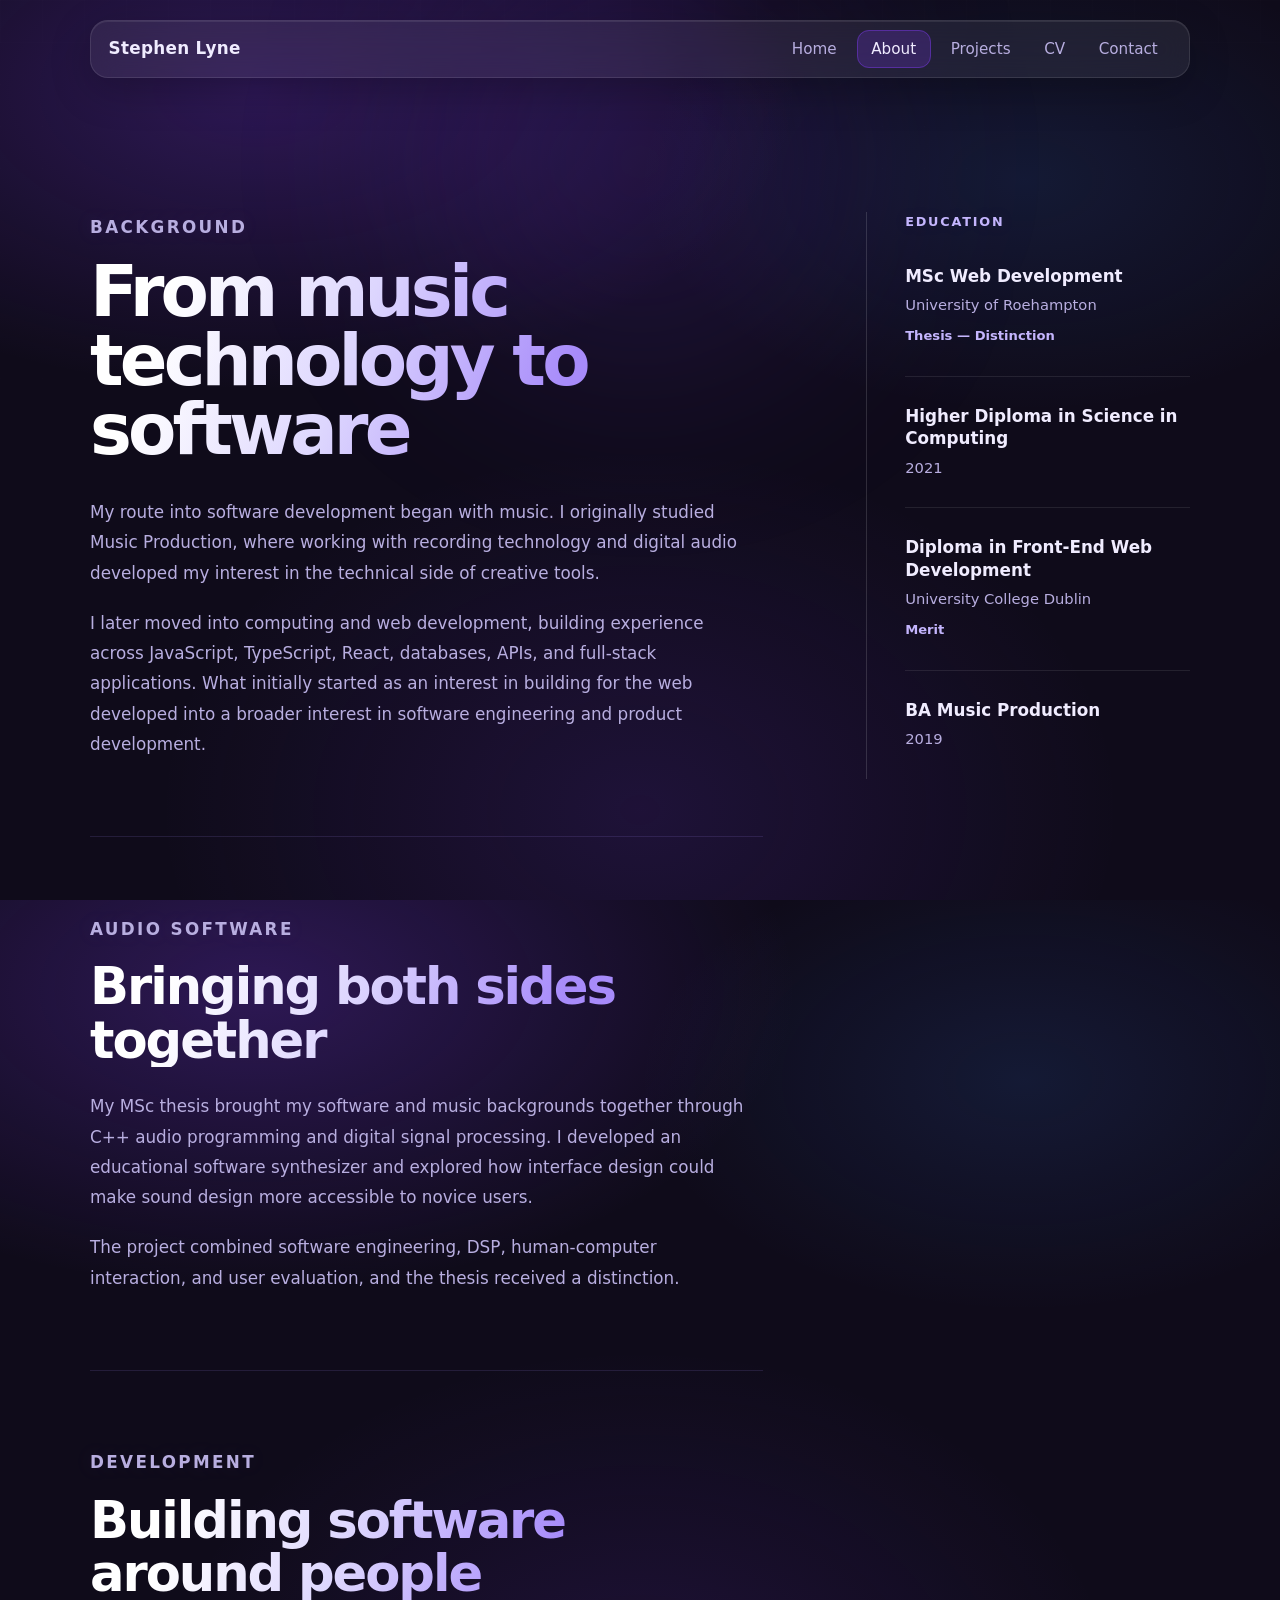
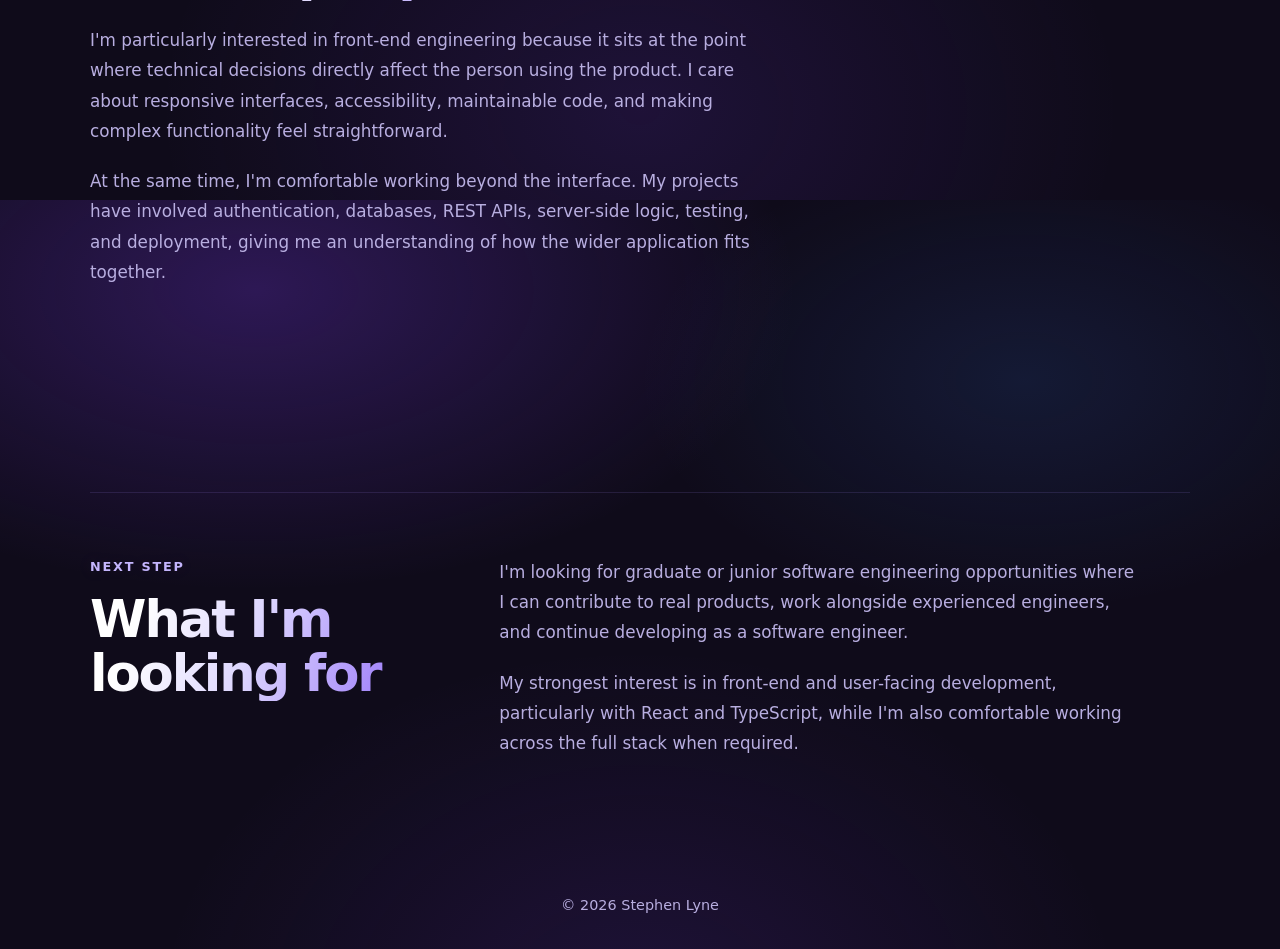
==== commit 2d40cad2: "Port Up" ====
--- a/about.html
+++ b/about.html
@@ -1,5 +1,6 @@
 <!DOCTYPE html>
 <html lang="en">
+
 <head>
   <meta charset="UTF-8">
   <meta name="viewport" content="width=device-width, initial-scale=1.0">
@@ -8,252 +9,365 @@
 
   <meta
     name="description"
-    content="About Stephen Lyne, a software developer specialising in front-end engineering, accessible web applications, and audio technology."
+    content="About Stephen Lyne, a software engineer with an MSc in Web Development and a background in computing, front-end development, music production, and audio software."
   >
 
   <link rel="stylesheet" href="style.css">
   <script src="nav.js" defer></script>
 </head>
 
+
 <body>
 
-<header>
-  <nav class="navbar" aria-label="Main navigation">
-    <div class="nav-container">
-
-      <a href="index.html" class="logo">Stephen Lyne</a>
-
-      <button
-        class="nav-toggle"
-        type="button"
-        aria-controls="nav-links"
-        aria-expanded="false"
-        aria-label="Toggle navigation menu"
+  <!-- ==================================================
+       HEADER
+       ================================================== -->
+
+  <header>
+
+    <nav class="navbar" aria-label="Main navigation">
+
+      <div class="nav-container">
+
+        <a href="index.html" class="logo">
+          Stephen Lyne
+        </a>
+
+        <button
+          class="nav-toggle"
+          type="button"
+          aria-controls="nav-links"
+          aria-expanded="false"
+          aria-label="Toggle navigation menu"
+        >
+          &#9776;
+        </button>
+
+        <ul class="nav-links" id="nav-links">
+
+          <li>
+            <a href="index.html">
+              Home
+            </a>
+          </li>
+
+          <li>
+            <a href="about.html" aria-current="page">
+              About
+            </a>
+          </li>
+
+          <li>
+            <a href="projects.html">
+              Projects
+            </a>
+          </li>
+
+          <li>
+            <a
+              href="StephenLyneCV.pdf"
+              target="_blank"
+              rel="noopener noreferrer"
+            >
+              CV
+            </a>
+          </li>
+
+          <li>
+            <a href="contact.html">
+              Contact
+            </a>
+          </li>
+
+        </ul>
+
+      </div>
+
+    </nav>
+
+  </header>
+
+
+  <!-- ==================================================
+       MAIN
+       ================================================== -->
+
+  <main>
+
+    <div class="about-page">
+
+
+      <!-- ==================================================
+           BACKGROUND + EDUCATION
+           ================================================== -->
+
+      <div class="about-content">
+
+
+        <!-- ==================================================
+             STORY
+             ================================================== -->
+
+        <div class="about-story">
+
+
+          <!-- BACKGROUND -->
+
+          <section
+            class="about-section about-section--first"
+            aria-labelledby="background-title"
+          >
+
+            <p class="about-label">
+              Background
+            </p>
+
+            <h1
+              class="about-main-title"
+              id="background-title"
+            >
+              From music<br>
+              technology to<br>
+              software
+            </h1>
+
+            <p>
+              My route into software development began with music. I
+              originally studied Music Production, where working with
+              recording technology and digital audio developed my interest
+              in the technical side of creative tools.
+            </p>
+
+            <p>
+              I later moved into computing and web development, building
+              experience across JavaScript, TypeScript, React, databases,
+              APIs, and full-stack applications. What initially started as
+              an interest in building for the web developed into a broader
+              interest in software engineering and product development.
+            </p>
+
+          </section>
+
+
+          <!-- AUDIO SOFTWARE -->
+
+          <section
+            class="about-section"
+            aria-labelledby="audio-title"
+          >
+
+            <p class="about-label">
+              Audio Software
+            </p>
+
+            <h2 id="audio-title">
+              Bringing both sides together
+            </h2>
+
+            <p>
+              My MSc thesis brought my software and music backgrounds
+              together through C++ audio programming and digital signal
+              processing. I developed an educational software synthesizer
+              and explored how interface design could make sound design
+              more accessible to novice users.
+            </p>
+
+            <p>
+              The project combined software engineering, DSP,
+              human-computer interaction, and user evaluation, and the
+              thesis received a distinction.
+            </p>
+
+          </section>
+
+
+          <!-- DEVELOPMENT -->
+
+          <section
+            class="about-section"
+            aria-labelledby="development-title"
+          >
+
+            <p class="about-label">
+              Development
+            </p>
+
+            <h2 id="development-title">
+              Building software around people
+            </h2>
+
+            <p>
+              I'm particularly interested in front-end engineering because
+              it sits at the point where technical decisions directly
+              affect the person using the product. I care about responsive
+              interfaces, accessibility, maintainable code, and making
+              complex functionality feel straightforward.
+            </p>
+
+            <p>
+              At the same time, I'm comfortable working beyond the
+              interface. My projects have involved authentication,
+              databases, REST APIs, server-side logic, testing, and
+              deployment, giving me an understanding of how the wider
+              application fits together.
+            </p>
+
+          </section>
+
+        </div>
+
+
+        <!-- ==================================================
+             EDUCATION
+             ================================================== -->
+
+        <aside
+          class="about-education"
+          aria-labelledby="education-title"
+        >
+
+          <h2 id="education-title">
+            Education
+          </h2>
+
+          <ul class="education-list">
+
+
+            <!-- MSC -->
+
+            <li class="education-item">
+
+              <h3>
+                MSc Web Development
+              </h3>
+
+              <p>
+                University of Roehampton
+              </p>
+
+              <span class="education-result">
+                Thesis — Distinction
+              </span>
+
+            </li>
+
+
+            <!-- HIGHER DIPLOMA -->
+
+            <li class="education-item">
+
+              <h3>
+                Higher Diploma in Science in Computing
+              </h3>
+
+              <p>
+                2021
+              </p>
+
+            </li>
+
+
+            <!-- FRONT-END DIPLOMA -->
+
+            <li class="education-item">
+
+              <h3>
+                Diploma in Front-End Web Development
+              </h3>
+
+              <p>
+                University College Dublin
+              </p>
+
+              <span class="education-result">
+                Merit
+              </span>
+
+            </li>
+
+
+            <!-- MUSIC PRODUCTION -->
+
+            <li class="education-item">
+
+              <h3>
+                BA Music Production
+              </h3>
+
+              <p>
+                2019
+              </p>
+
+            </li>
+
+
+          </ul>
+
+        </aside>
+
+      </div>
+
+
+      <!-- ==================================================
+           WHAT I'M LOOKING FOR
+           ================================================== -->
+
+      <section
+        class="about-looking"
+        aria-labelledby="looking-title"
       >
-        &#9776;
-      </button>
-
-      <ul class="nav-links" id="nav-links">
-        <li><a href="index.html">Home</a></li>
-        <li><a href="about.html" aria-current="page">About</a></li>
-        <li><a href="projects.html">Projects</a></li>
-
-        <li>
-          <a
-            href="StephenLyneCV.pdf"
-            target="_blank"
-            rel="noopener noreferrer"
-          >
-            CV
-          </a>
-        </li>
-
-        <li><a href="contact.html">Contact</a></li>
-      </ul>
+
+        <div>
+
+          <p class="about-label">
+            Next Step
+          </p>
+
+          <h2 id="looking-title">
+            What I'm<br>
+            looking for
+          </h2>
+
+        </div>
+
+
+        <div class="about-looking__text">
+
+          <p>
+            I'm looking for graduate or junior software engineering
+            opportunities where I can contribute to real products, work
+            alongside experienced engineers, and continue developing as
+            a software engineer.
+          </p>
+
+          <p>
+            My strongest interest is in front-end and user-facing
+            development, particularly with React and TypeScript, while
+            I'm also comfortable working across the full stack when
+            required.
+          </p>
+
+        </div>
+
+      </section>
 
     </div>
-  </nav>
-</header>
-
-<main>
-
-<section class="about about--center" aria-labelledby="about-title">
-
-<h1 id="about-title">About Me</h1>
-
-<p class="about-intro">
-  I'm Stephen Lyne, a software developer with a background in web development
-  and music technology. I enjoy building accessible, user-centred applications
-  with a particular interest in front-end engineering, modern web technologies,
-  and audio software.
-</p>
-
-<div class="hero-buttons">
-  <a
-    href="StephenLyneCV.pdf"
-    class="btn"
-    target="_blank"
-    rel="noopener noreferrer"
-  >
-    Download CV
-  </a>
-</div>
-
-<div class="about-grid">
-
-<!-- ===================================================== -->
-<!-- EDUCATION -->
-<!-- ===================================================== -->
-
-<article class="about-block">
-
-  <div class="about-icon" aria-hidden="true">🎓</div>
-
-  <div>
-
-    <h2>Education</h2>
+
+  </main>
+
+
+  <!-- ==================================================
+       FOOTER
+       ================================================== -->
+
+  <footer>
 
     <p>
-      I am completing an MSc in Web Development, building on a Higher Diploma
-      in Science in Computing and a Diploma in Front-End Web Development from
-      Griffith College Dublin.
+      &copy; 2026 Stephen Lyne
     </p>
 
-    <p>
-      Earlier, I completed a Bachelor of Arts in Music Production. That
-      background developed the analytical thinking, creativity, and attention
-      to detail that I now apply to software engineering.
-    </p>
-
-  </div>
-
-</article>
-
-<!-- ===================================================== -->
-<!-- TECHNICAL -->
-<!-- ===================================================== -->
-
-<article class="about-block">
-
-  <div class="about-icon" aria-hidden="true">&lt;/&gt;</div>
-
-  <div>
-
-    <h2>Technical Skills</h2>
-
-    <p>
-      My primary focus is front-end development using HTML, CSS, JavaScript,
-      TypeScript and React, with an emphasis on responsive, accessible user
-      interfaces.
-    </p>
-
-    <p>
-      Through academic, freelance, and personal projects I have also worked
-      with Next.js, C++, Python, Java, SQL, REST APIs, Git, relational
-      databases, and full-stack web applications.
-    </p>
-
-    <ul class="skill-tags">
-      <li>HTML5</li>
-      <li>CSS3</li>
-      <li>JavaScript</li>
-      <li>TypeScript</li>
-      <li>React</li>
-      <li>Next.js</li>
-      <li>Responsive Design</li>
-      <li>Accessibility</li>
-      <li>REST APIs</li>
-      <li>Git</li>
-      <li>SQL</li>
-      <li>Java</li>
-      <li>Python</li>
-      <li>C++</li>
-    </ul>
-
-  </div>
-
-</article>
-
-<!-- ===================================================== -->
-<!-- CURRENT FOCUS -->
-<!-- ===================================================== -->
-
-<article class="about-block">
-
-  <div class="about-icon" aria-hidden="true">🎵</div>
-
-  <div>
-
-    <h2>Current Focus</h2>
-
-    <p>
-      Alongside completing my MSc thesis in C++ audio synthesis and digital
-      signal processing, I continue developing web applications that combine
-      strong engineering with thoughtful user experience.
-    </p>
-
-    <p>
-      Recent work includes a restaurant management platform, a World Cup
-      prediction application, commercial client websites, and React-based
-      applications, while continuing to explore the intersection of software
-      engineering and music technology.
-    </p>
-
-  </div>
-
-</article>
-
-<!-- ===================================================== -->
-<!-- STRENGTHS -->
-<!-- ===================================================== -->
-
-<article class="about-block">
-
-  <div class="about-icon" aria-hidden="true">☆</div>
-
-  <div>
-
-    <h2>Strengths</h2>
-
-    <p>
-      Before moving into software development I worked in high-end hospitality,
-      where I developed communication, professionalism, adaptability, and the
-      ability to perform under pressure.
-    </p>
-
-    <p>
-      Those experiences have helped me collaborate effectively within teams,
-      understand user needs, and approach software development with a strong
-      focus on quality and usability.
-    </p>
-
-  </div>
-
-</article>
-
-<!-- ===================================================== -->
-<!-- WHAT I'M LOOKING FOR -->
-<!-- ===================================================== -->
-
-<article class="about-block">
-
-  <div class="about-icon" aria-hidden="true">💼</div>
-
-  <div>
-
-    <h2>What I'm Looking For</h2>
-
-    <p>
-      I am seeking graduate or junior software engineering opportunities where
-      I can continue building modern web applications, collaborate with
-      experienced developers, and contribute to products used by real people.
-    </p>
-
-    <p>
-      My strongest interest is front-end engineering and user-facing software,
-      while remaining comfortable working across the full stack when required.
-    </p>
-
-  </div>
-
-</article>
-
-</div>
-
-<div class="about-image">
-  <img
-    src="img/StudentIDPic.jpg"
-    alt="Portrait of Stephen Lyne"
-  >
-</div>
-
-</section>
-
-</main>
-
-<footer>
-  <p>&copy; 2026 Stephen Lyne</p>
-</footer>
+  </footer>
 
 </body>
+
 </html>
--- a/style.css
+++ b/style.css
@@ -1,3 +1,16 @@
+/* ============================================================================
+   STEPHEN LYNE PORTFOLIO — FULL REWRITTEN STYLESHEET
+
+   This is a behavior-preserving rewrite of the complete original stylesheet.
+   All shared styles, route-specific designs, responsive breakpoints, animation
+   rules, lightbox rules, accessibility rules, and final cascade overrides are
+   retained in their working order.
+
+   Important: later blocks intentionally override earlier generic blocks for
+   specific pages and case studies. Do not merge those blocks solely because
+   selectors look similar; their order is part of the design.
+   ============================================================================ */
+
 /* =====================
    RESET & BASE
 ===================== */
@@ -2358,4 +2371,4917 @@
 
 .project-links {
     margin-top: auto;
+}
+/* =====================
+   POLISH / AMBIENT EFFECTS
+===================== */
+
+body {
+  position: relative;
+  isolation: isolate;
+}
+
+/* Subtle technical grid */
+body::before {
+  content: "";
+  position: fixed;
+  inset: 0;
+  z-index: -1;
+  pointer-events: none;
+  opacity: 0.22;
+
+  background-image:
+    linear-gradient(rgba(255, 255, 255, 0.035) 1px, transparent 1px),
+    linear-gradient(90deg, rgba(255, 255, 255, 0.035) 1px, transparent 1px);
+
+  background-size: 42px 42px;
+  mask-image: linear-gradient(to bottom, black, transparent 85%);
+}
+
+/* Soft moving purple glow */
+body::after {
+  content: "";
+  position: fixed;
+  width: 420px;
+  height: 420px;
+  top: 18%;
+  left: 50%;
+  z-index: -1;
+  pointer-events: none;
+
+  background: rgba(124, 58, 237, 0.14);
+  filter: blur(100px);
+  border-radius: 50%;
+  transform: translate(-50%, -50%);
+  animation: ambientFloat 12s ease-in-out infinite alternate;
+}
+
+@keyframes ambientFloat {
+  from {
+    transform: translate(-58%, -45%) scale(0.9);
+    opacity: 0.55;
+  }
+
+  to {
+    transform: translate(-42%, -55%) scale(1.1);
+    opacity: 0.9;
+  }
+}
+
+/* Gradient hero heading */
+.hero h1 {
+  background: linear-gradient(
+    110deg,
+    #ffffff 15%,
+    #ddd6fe 48%,
+    #a78bfa 85%
+  );
+  -webkit-background-clip: text;
+  background-clip: text;
+  color: transparent;
+}
+
+/* Slightly more premium navigation */
+.navbar {
+  box-shadow:
+    0 12px 40px rgba(0, 0, 0, 0.22),
+    inset 0 1px rgba(255, 255, 255, 0.08);
+  transition: border-color 0.25s ease, box-shadow 0.25s ease;
+}
+
+.navbar:hover {
+  border-color: rgba(167, 139, 250, 0.35);
+  box-shadow:
+    0 16px 48px rgba(0, 0, 0, 0.28),
+    0 0 28px rgba(124, 58, 237, 0.12),
+    inset 0 1px rgba(255, 255, 255, 0.1);
+}
+
+/* More responsive skill pills */
+.hero-tags li,
+.skill-tags li {
+  transition:
+    transform 0.2s ease,
+    background 0.2s ease,
+    border-color 0.2s ease,
+    box-shadow 0.2s ease;
+}
+
+.hero-tags li:hover,
+.skill-tags li:hover {
+  transform: translateY(-3px);
+  background: rgba(124, 58, 237, 0.24);
+  border-color: rgba(167, 139, 250, 0.75);
+  box-shadow: 0 8px 22px rgba(124, 58, 237, 0.2);
+}
+
+/* Stronger button hover state */
+.btn {
+  position: relative;
+  overflow: hidden;
+}
+
+.btn::before {
+  content: "";
+  position: absolute;
+  inset: 0;
+  background: linear-gradient(
+    110deg,
+    transparent 20%,
+    rgba(255, 255, 255, 0.16) 50%,
+    transparent 80%
+  );
+  transform: translateX(-120%);
+  transition: transform 0.55s ease;
+}
+
+.btn:hover::before,
+.btn:focus-visible::before {
+  transform: translateX(120%);
+}
+
+.btn {
+  box-shadow:
+    0 8px 20px rgba(0, 0, 0, 0.16),
+    inset 0 1px rgba(255, 255, 255, 0.1);
+}
+
+/* Accessibility: respect reduced-motion preferences */
+@media (prefers-reduced-motion: reduce) {
+  *,
+  *::before,
+  *::after {
+    animation-duration: 0.01ms !important;
+    animation-iteration-count: 1 !important;
+    transition-duration: 0.01ms !important;
+  }
+}
+/* ==========================================================
+   HOMEPAGE REDESIGN
+   Split hero + supporting project typography
+
+   Add this section to the BOTTOM of the existing style.css.
+   ========================================================== */
+
+
+/* ==========================================================
+   SPLIT HERO
+   ========================================================== */
+
+.hero.hero--split {
+  display: grid;
+  grid-template-columns: minmax(0, 1fr) minmax(0, 1fr);
+  gap: clamp(3rem, 8vw, 8rem);
+
+  align-items: start;
+
+  width: 100%;
+  max-width: 1200px;
+
+  margin: 0 auto;
+
+  padding-top: clamp(5rem, 10vw, 9rem);
+  padding-bottom: clamp(5rem, 10vw, 9rem);
+
+  text-align: left;
+}
+
+
+/* ==========================================================
+   HERO — LEFT SIDE
+   ========================================================== */
+
+.hero-intro {
+  display: flex;
+  flex-direction: column;
+  align-items: flex-start;
+}
+
+
+.hero-intro .eyebrow {
+  margin-top: 0;
+  margin-bottom: 1.5rem;
+}
+
+
+.hero.hero--split h1 {
+  margin: 0;
+
+  font-size: clamp(4rem, 8vw, 7.5rem);
+  line-height: 0.86;
+
+  letter-spacing: -0.065em;
+}
+
+
+.hero-degree {
+  margin-top: 2rem;
+  margin-bottom: 0;
+
+  font-size: 1rem;
+  line-height: 1.5;
+
+  opacity: 0.7;
+}
+
+
+/* ==========================================================
+   HERO — RIGHT SIDE
+   ========================================================== */
+
+.hero-details {
+  display: flex;
+  flex-direction: column;
+  align-items: flex-start;
+
+  padding-top: 0.25rem;
+}
+
+
+.hero-description {
+  max-width: 620px;
+
+  margin-top: 0;
+  margin-bottom: 1.25rem;
+
+  font-size: clamp(1.15rem, 1.6vw, 1.45rem);
+  line-height: 1.6;
+}
+
+
+.hero-description--secondary {
+  font-size: 1rem;
+  line-height: 1.7;
+
+  opacity: 0.75;
+}
+
+
+/* ==========================================================
+   HERO TECHNOLOGY TAGS
+   ========================================================== */
+
+.hero.hero--split .hero-tags {
+  display: flex;
+  flex-wrap: wrap;
+
+  justify-content: flex-start;
+
+  gap: 0.6rem;
+
+  width: 100%;
+
+  margin: 1.5rem 0 0;
+  padding: 0;
+
+  list-style: none;
+}
+
+
+.hero.hero--split .hero-tags li {
+  margin: 0;
+}
+
+
+/* ==========================================================
+   HERO AVAILABILITY
+   ========================================================== */
+
+.hero.hero--split .hero-availability {
+  max-width: 560px;
+
+  margin-top: 2rem;
+  margin-bottom: 0;
+
+  padding-top: 1.25rem;
+
+  font-size: 0.95rem;
+  line-height: 1.6;
+
+  border-top: 1px solid currentColor;
+
+  opacity: 0.7;
+}
+
+
+/* ==========================================================
+   PROJECT SUPPORTING LABELS
+   ========================================================== */
+
+.project-type {
+  margin-top: -0.35rem;
+  margin-bottom: 1.25rem;
+
+  font-size: 0.9rem;
+  line-height: 1.5;
+
+  font-weight: 600;
+
+  letter-spacing: 0.03em;
+
+  opacity: 0.65;
+}
+
+
+.project-highlight {
+  margin-top: 1.25rem;
+  margin-bottom: 1.25rem;
+
+  font-weight: 600;
+}
+
+
+/* ==========================================================
+   FEATURED PROJECT
+   ========================================================== */
+
+.featured-project {
+  position: relative;
+}
+
+
+.featured-project > p:not(.eyebrow):not(.featured-subtitle) {
+  max-width: 800px;
+}
+
+
+/* ==========================================================
+   PROJECT LINK SPACING
+   ========================================================== */
+
+.project-links {
+  display: flex;
+  flex-wrap: wrap;
+
+  gap: 0.75rem;
+
+  margin-top: 1.5rem;
+}
+
+
+/* ==========================================================
+   TABLET
+   ========================================================== */
+
+@media (max-width: 900px) {
+
+  .hero.hero--split {
+    gap: 3rem;
+
+    padding-top: 5rem;
+    padding-bottom: 5rem;
+  }
+
+
+  .hero.hero--split h1 {
+    font-size: clamp(3.8rem, 9vw, 6rem);
+  }
+
+
+  .hero-description {
+    font-size: 1.1rem;
+  }
+
+}
+
+
+/* ==========================================================
+   MOBILE
+   ========================================================== */
+
+@media (max-width: 700px) {
+
+  .hero.hero--split {
+    grid-template-columns: 1fr;
+
+    gap: 2.75rem;
+
+    padding-top: 4rem;
+    padding-bottom: 4rem;
+  }
+
+
+  .hero.hero--split h1 {
+    font-size: clamp(4rem, 18vw, 6rem);
+  }
+
+
+  .hero-degree {
+    margin-top: 1.5rem;
+  }
+
+
+  .hero-details {
+    padding-top: 0;
+  }
+
+
+  .hero-description {
+    max-width: 100%;
+
+    font-size: 1.1rem;
+  }
+
+
+  .hero-description--secondary {
+    font-size: 1rem;
+  }
+
+
+  .hero.hero--split .hero-tags {
+    margin-top: 1.25rem;
+  }
+
+
+  .hero.hero--split .hero-availability {
+    max-width: 100%;
+
+    margin-top: 1.75rem;
+  }
+
+}
+
+
+/* ==========================================================
+   SMALL MOBILE
+   ========================================================== */
+
+@media (max-width: 420px) {
+
+  .hero.hero--split {
+    padding-top: 3rem;
+    padding-bottom: 3.5rem;
+  }
+
+
+  .hero.hero--split h1 {
+    font-size: clamp(3.5rem, 19vw, 5rem);
+  }
+
+
+  .project-links {
+    align-items: stretch;
+  }
+
+
+  .project-links .btn {
+    text-align: center;
+  }
+
+}
+/* ==========================================================
+   SPLIT HERO
+   ========================================================== */
+
+.hero.hero--split {
+  display: grid;
+  grid-template-columns: minmax(0, 1fr) minmax(0, 1fr);
+  gap: clamp(3rem, 8vw, 8rem);
+
+  align-items: center;
+
+  width: 100%;
+  max-width: 1200px;
+
+  margin: 0 auto;
+
+  padding-top: clamp(5rem, 10vw, 9rem);
+  padding-bottom: clamp(5rem, 10vw, 9rem);
+
+  text-align: left;
+}
+
+
+/* ==========================================================
+   HERO — LEFT
+   ========================================================== */
+
+.hero-intro {
+  display: flex;
+  align-items: center;
+}
+
+
+.hero.hero--split h1 {
+  margin: 0;
+
+  font-size: clamp(4rem, 8vw, 7.5rem);
+  line-height: 0.86;
+
+  letter-spacing: -0.065em;
+}
+
+
+/* ==========================================================
+   HERO — RIGHT
+   ========================================================== */
+
+.hero-details {
+  display: flex;
+  flex-direction: column;
+  align-items: flex-start;
+}
+
+
+.hero-description {
+  max-width: 620px;
+
+  margin-top: 0;
+  margin-bottom: 1.25rem;
+
+  font-size: clamp(1.15rem, 1.6vw, 1.45rem);
+  line-height: 1.6;
+}
+
+
+.hero-description--secondary {
+  font-size: 1rem;
+  line-height: 1.7;
+
+  opacity: 0.75;
+}
+
+
+/* ==========================================================
+   TECHNOLOGY TAGS
+   ========================================================== */
+
+.hero.hero--split .hero-tags {
+  display: flex;
+  flex-wrap: wrap;
+
+  justify-content: flex-start;
+
+  gap: 0.6rem;
+
+  width: 100%;
+
+  margin: 1.5rem 0 0;
+  padding: 0;
+
+  list-style: none;
+}
+
+
+.hero.hero--split .hero-tags li {
+  margin: 0;
+}
+
+
+/* ==========================================================
+   ROLE / DEGREE
+   ========================================================== */
+
+.hero.hero--split .hero-availability {
+  width: 100%;
+  max-width: 620px;
+
+  margin-top: 2.5rem;
+  margin-bottom: 0;
+
+  padding-top: 1.5rem;
+
+  font-size: 0.95rem;
+  line-height: 1.6;
+
+  border-top: 1px solid currentColor;
+
+  opacity: 0.7;
+}
+
+
+/* ==========================================================
+   MOBILE
+   ========================================================== */
+
+@media (max-width: 700px) {
+
+  .hero.hero--split {
+    grid-template-columns: 1fr;
+
+    gap: 2.75rem;
+
+    align-items: start;
+
+    padding-top: 4rem;
+    padding-bottom: 4rem;
+  }
+
+
+  .hero.hero--split h1 {
+    font-size: clamp(4rem, 18vw, 6rem);
+  }
+
+
+  .hero-description {
+    max-width: 100%;
+
+    font-size: 1.1rem;
+  }
+
+
+  .hero-description--secondary {
+    font-size: 1rem;
+  }
+
+
+  .hero.hero--split .hero-tags {
+    margin-top: 1.25rem;
+  }
+
+
+  .hero.hero--split .hero-availability {
+    max-width: 100%;
+
+    margin-top: 2rem;
+  }
+
+}
+/* ==========================================================
+   CLEAN HOMEPAGE
+   ========================================================== */
+
+
+/* ==========================================================
+   HERO
+   ========================================================== */
+
+.hero.hero--split {
+  display: grid;
+  grid-template-columns: minmax(0, 1fr) minmax(0, 1fr);
+  gap: clamp(3rem, 8vw, 8rem);
+
+  align-items: center;
+
+  width: 100%;
+  max-width: 1200px;
+
+  margin: 0 auto;
+
+  padding-top: clamp(5rem, 10vw, 9rem);
+  padding-bottom: clamp(5rem, 10vw, 9rem);
+
+  text-align: left;
+}
+
+
+/* ==========================================================
+   HERO — LEFT
+   ========================================================== */
+
+.hero-intro {
+  display: flex;
+  align-items: center;
+}
+
+
+.hero.hero--split h1 {
+  margin: 0;
+
+  font-size: clamp(4rem, 8vw, 7.5rem);
+  line-height: 0.86;
+
+  letter-spacing: -0.065em;
+}
+
+
+/* ==========================================================
+   HERO — RIGHT
+   ========================================================== */
+
+.hero-details {
+  display: flex;
+  flex-direction: column;
+  align-items: flex-start;
+}
+
+
+.hero-description {
+  max-width: 620px;
+
+  margin-top: 0;
+  margin-bottom: 1.25rem;
+
+  font-size: clamp(1.15rem, 1.6vw, 1.45rem);
+  line-height: 1.6;
+}
+
+
+.hero-description--secondary {
+  font-size: 1rem;
+  line-height: 1.7;
+
+  opacity: 0.75;
+}
+
+
+/* ==========================================================
+   HERO TAGS
+   ========================================================== */
+
+.hero.hero--split .hero-tags {
+  display: flex;
+  flex-wrap: wrap;
+
+  justify-content: flex-start;
+
+  gap: 0.6rem;
+
+  width: 100%;
+
+  margin: 1.5rem 0 0;
+  padding: 0;
+
+  list-style: none;
+}
+
+
+.hero.hero--split .hero-tags li {
+  margin: 0;
+}
+
+
+/* ==========================================================
+   HERO IDENTITY
+   ========================================================== */
+
+.hero-identity {
+  width: 100%;
+  max-width: 620px;
+
+  margin-top: 2.5rem;
+  margin-bottom: 0;
+
+  padding-top: 1.5rem;
+
+  font-size: 0.95rem;
+  line-height: 1.6;
+
+  border-top: 1px solid currentColor;
+
+  opacity: 0.7;
+}
+
+
+/* ==========================================================
+   TECHNOLOGIES
+   ========================================================== */
+
+.technologies {
+  width: 100%;
+  max-width: 1200px;
+
+  margin: 0 auto;
+
+  padding-top: clamp(4rem, 7vw, 7rem);
+  padding-bottom: clamp(5rem, 8vw, 8rem);
+
+  border-top: 1px solid rgba(255, 255, 255, 0.12);
+}
+
+
+/* ==========================================================
+   TECHNOLOGIES HEADING
+   ========================================================== */
+
+.technologies-heading {
+  margin-bottom: clamp(3rem, 5vw, 5rem);
+}
+
+
+.technologies-heading .eyebrow {
+  margin-top: 0;
+  margin-bottom: 0.75rem;
+}
+
+
+.technologies-heading h2 {
+  margin: 0;
+
+  font-size: clamp(2.5rem, 5vw, 4.5rem);
+  line-height: 1;
+
+  letter-spacing: -0.04em;
+}
+
+
+/* ==========================================================
+   TECHNOLOGY GRID
+   ========================================================== */
+
+.technology-grid {
+  display: grid;
+
+  grid-template-columns: repeat(4, minmax(0, 1fr));
+
+  gap: clamp(2rem, 5vw, 5rem);
+}
+
+
+/* ==========================================================
+   TECHNOLOGY GROUPS
+   ========================================================== */
+
+.technology-group h3 {
+  margin-top: 0;
+  margin-bottom: 1.5rem;
+
+  padding-bottom: 0.75rem;
+
+  font-size: 0.85rem;
+  line-height: 1.4;
+
+  text-transform: uppercase;
+  letter-spacing: 0.12em;
+
+  border-bottom: 1px solid currentColor;
+
+  opacity: 0.65;
+}
+
+
+.technology-group ul {
+  display: flex;
+  flex-direction: column;
+
+  gap: 0.7rem;
+
+  margin: 0;
+  padding: 0;
+
+  list-style: none;
+}
+
+
+.technology-group li {
+  margin: 0;
+
+  font-size: 1.05rem;
+  line-height: 1.5;
+}
+
+
+/* ==========================================================
+   TABLET
+   ========================================================== */
+
+@media (max-width: 900px) {
+
+  .hero.hero--split {
+    gap: 3rem;
+
+    padding-top: 5rem;
+    padding-bottom: 5rem;
+  }
+
+
+  .hero.hero--split h1 {
+    font-size: clamp(3.8rem, 9vw, 6rem);
+  }
+
+
+  .hero-description {
+    font-size: 1.1rem;
+  }
+
+
+  .technology-grid {
+    grid-template-columns: repeat(2, minmax(0, 1fr));
+
+    row-gap: 3.5rem;
+  }
+
+}
+
+
+/* ==========================================================
+   MOBILE
+   ========================================================== */
+
+@media (max-width: 700px) {
+
+  .hero.hero--split {
+    grid-template-columns: 1fr;
+
+    gap: 2.75rem;
+
+    align-items: start;
+
+    padding-top: 4rem;
+    padding-bottom: 4rem;
+  }
+
+
+  .hero.hero--split h1 {
+    font-size: clamp(4rem, 18vw, 6rem);
+  }
+
+
+  .hero-description {
+    max-width: 100%;
+
+    font-size: 1.1rem;
+  }
+
+
+  .hero-description--secondary {
+    font-size: 1rem;
+  }
+
+
+  .hero.hero--split .hero-tags {
+    margin-top: 1.25rem;
+  }
+
+
+  .hero-identity {
+    max-width: 100%;
+
+    margin-top: 2rem;
+  }
+
+
+  .technologies {
+    padding-top: 4rem;
+    padding-bottom: 5rem;
+  }
+
+
+  .technologies-heading {
+    margin-bottom: 3rem;
+  }
+
+
+  .technology-grid {
+    grid-template-columns: repeat(2, minmax(0, 1fr));
+
+    gap: 3rem 2rem;
+  }
+
+}
+
+
+/* ==========================================================
+   SMALL MOBILE
+   ========================================================== */
+
+@media (max-width: 480px) {
+
+  .hero.hero--split {
+    padding-top: 3rem;
+    padding-bottom: 3.5rem;
+  }
+
+
+  .hero.hero--split h1 {
+    font-size: clamp(3.5rem, 19vw, 5rem);
+  }
+
+
+  .technology-grid {
+    grid-template-columns: 1fr;
+
+    gap: 2.75rem;
+  }
+
+}
+/* ==========================================================
+   CLEAN HOMEPAGE
+   ========================================================== */
+
+
+/* ==========================================================
+   HERO
+   ========================================================== */
+
+.hero.hero--split {
+  display: grid;
+  grid-template-columns: minmax(0, 1fr) minmax(0, 1fr);
+  gap: clamp(3rem, 8vw, 8rem);
+
+  align-items: center;
+
+  width: 100%;
+  max-width: 1200px;
+
+  margin: 0 auto;
+
+  padding-top: clamp(6rem, 10vw, 9rem);
+  padding-bottom: clamp(6rem, 10vw, 9rem);
+
+  text-align: left;
+}
+
+
+/* ==========================================================
+   HERO — LEFT
+   ========================================================== */
+
+.hero-intro {
+  display: flex;
+  flex-direction: column;
+  align-items: flex-start;
+}
+
+
+.hero.hero--split h1 {
+  margin: 0;
+
+  font-size: clamp(4rem, 8vw, 7.5rem);
+  line-height: 0.86;
+
+  letter-spacing: -0.065em;
+}
+
+
+/* ==========================================================
+   HERO IDENTITY
+   ========================================================== */
+
+.hero-identity {
+  width: 100%;
+  max-width: 500px;
+
+  margin-top: 2.25rem;
+  padding-top: 1.4rem;
+
+  border-top: 1px solid currentColor;
+
+  opacity: 0.7;
+}
+
+
+.hero-identity p {
+  margin: 0;
+
+  font-size: 1rem;
+  line-height: 1.65;
+}
+
+
+.hero-identity p + p {
+  margin-top: 0.1rem;
+}
+
+
+/* ==========================================================
+   HERO — RIGHT
+   ========================================================== */
+
+.hero-details {
+  display: flex;
+  flex-direction: column;
+  align-items: flex-start;
+}
+
+
+.hero-description {
+  max-width: 620px;
+
+  margin-top: 0;
+  margin-bottom: 1.25rem;
+
+  font-size: clamp(1.15rem, 1.6vw, 1.45rem);
+  line-height: 1.6;
+}
+
+
+.hero-description--secondary {
+  margin-bottom: 0;
+
+  font-size: 1rem;
+  line-height: 1.7;
+
+  opacity: 0.75;
+}
+
+
+/* ==========================================================
+   TECHNOLOGIES
+   ========================================================== */
+
+.technologies {
+  width: 100%;
+
+  /* No border here — the colour change separates sections. */
+  border-top: none;
+
+  padding: 0;
+}
+
+
+.technologies-inner {
+  width: 100%;
+  max-width: 1200px;
+
+  margin: 0 auto;
+
+  /*
+     Gives the heading breathing room after the background
+     colour transition instead of sitting directly on it.
+  */
+  padding-top: clamp(3rem, 5vw, 4.5rem);
+  padding-bottom: clamp(5rem, 8vw, 8rem);
+}
+
+
+/* ==========================================================
+   TECHNOLOGIES HEADING
+   ========================================================== */
+
+.technologies-heading {
+  margin-bottom: clamp(3rem, 5vw, 5rem);
+}
+
+
+.technologies-heading .eyebrow {
+  margin-top: 0;
+  margin-bottom: 0.75rem;
+}
+
+
+.technologies-heading h2 {
+  margin: 0;
+
+  font-size: clamp(2.5rem, 5vw, 4.5rem);
+  line-height: 1;
+
+  letter-spacing: -0.04em;
+}
+
+
+/* ==========================================================
+   TECHNOLOGY GRID
+   ========================================================== */
+
+.technology-grid {
+  display: grid;
+
+  grid-template-columns: repeat(4, minmax(0, 1fr));
+
+  gap: clamp(2rem, 5vw, 5rem);
+}
+
+
+/* ==========================================================
+   TECHNOLOGY GROUPS
+   ========================================================== */
+
+.technology-group h3 {
+  margin-top: 0;
+  margin-bottom: 1.5rem;
+
+  padding-bottom: 0.75rem;
+
+  font-size: 0.85rem;
+  line-height: 1.4;
+
+  text-transform: uppercase;
+  letter-spacing: 0.12em;
+
+  border-bottom: 1px solid currentColor;
+
+  opacity: 0.65;
+}
+
+
+.technology-group ul {
+  display: flex;
+  flex-direction: column;
+
+  gap: 0.7rem;
+
+  margin: 0;
+  padding: 0;
+
+  list-style: none;
+}
+
+
+.technology-group li {
+  margin: 0;
+
+  font-size: 1.05rem;
+  line-height: 1.5;
+}
+
+
+/* ==========================================================
+   TABLET
+   ========================================================== */
+
+@media (max-width: 900px) {
+
+  .hero.hero--split {
+    gap: 3rem;
+
+    padding-top: 5rem;
+    padding-bottom: 5rem;
+  }
+
+
+  .hero.hero--split h1 {
+    font-size: clamp(3.8rem, 9vw, 6rem);
+  }
+
+
+  .hero-description {
+    font-size: 1.1rem;
+  }
+
+
+  .technology-grid {
+    grid-template-columns: repeat(2, minmax(0, 1fr));
+
+    row-gap: 3.5rem;
+  }
+
+}
+
+
+/* ==========================================================
+   MOBILE
+   ========================================================== */
+
+@media (max-width: 700px) {
+
+  .hero.hero--split {
+    grid-template-columns: 1fr;
+
+    gap: 3rem;
+
+    align-items: start;
+
+    padding-top: 4rem;
+    padding-bottom: 4rem;
+  }
+
+
+  .hero.hero--split h1 {
+    font-size: clamp(4rem, 18vw, 6rem);
+  }
+
+
+  .hero-identity {
+    max-width: 100%;
+
+    margin-top: 1.75rem;
+  }
+
+
+  .hero-description {
+    max-width: 100%;
+
+    font-size: 1.1rem;
+  }
+
+
+  .hero-description--secondary {
+    font-size: 1rem;
+  }
+
+
+  .technologies-inner {
+    padding-top: 3rem;
+    padding-bottom: 5rem;
+  }
+
+
+  .technologies-heading {
+    margin-bottom: 3rem;
+  }
+
+
+  .technology-grid {
+    grid-template-columns: repeat(2, minmax(0, 1fr));
+
+    gap: 3rem 2rem;
+  }
+
+}
+
+
+/* ==========================================================
+   SMALL MOBILE
+   ========================================================== */
+
+@media (max-width: 480px) {
+
+  .hero.hero--split {
+    padding-top: 3rem;
+    padding-bottom: 3.5rem;
+  }
+
+
+  .hero.hero--split h1 {
+    font-size: clamp(3.5rem, 19vw, 5rem);
+  }
+
+
+  .technology-grid {
+    grid-template-columns: 1fr;
+
+    gap: 2.75rem;
+  }
+
+}
+/* ==================================================
+   ABOUT PAGE — CLEAN REDESIGN
+   Paste at the bottom of style.css
+   ================================================== */
+
+
+/* ---------- Page ---------- */
+
+.about-page {
+  max-width: 1100px;
+  margin: 0 auto;
+  padding: clamp(4rem, 8vw, 7rem) 0 5rem;
+  animation: fadeUp 0.55s ease both;
+}
+
+
+/* ---------- Header ---------- */
+
+.about-header {
+  display: grid;
+  grid-template-columns: 0.8fr 1.2fr;
+  gap: clamp(3rem, 8vw, 7rem);
+  align-items: start;
+  margin-bottom: clamp(5rem, 9vw, 8rem);
+}
+
+.about-header__title {
+  font-size: clamp(4rem, 8vw, 7rem);
+  line-height: 0.9;
+  letter-spacing: -0.06em;
+  margin: 0;
+}
+
+.about-header__intro {
+  padding-top: 0.5rem;
+}
+
+.about-header__intro p {
+  max-width: 58ch;
+  color: var(--text-secondary);
+  font-size: clamp(1.05rem, 1.5vw, 1.2rem);
+  line-height: 1.75;
+}
+
+.about-header__intro p + p {
+  margin-top: 1.25rem;
+}
+
+
+/* ---------- Main About Content ---------- */
+
+.about-content {
+  display: grid;
+  grid-template-columns: minmax(0, 1.35fr) minmax(260px, 0.65fr);
+  gap: clamp(4rem, 8vw, 8rem);
+  align-items: start;
+}
+
+
+/* ---------- Story ---------- */
+
+.about-story {
+  max-width: 700px;
+}
+
+.about-section {
+  padding: 0 0 clamp(3rem, 6vw, 5rem);
+}
+
+.about-section + .about-section {
+  padding-top: clamp(3rem, 6vw, 5rem);
+  border-top: 1px solid rgba(255, 255, 255, 0.12);
+}
+
+.about-label {
+  margin-bottom: 1rem;
+  color: #c4b5fd;
+  font-size: 0.8rem;
+  font-weight: 800;
+  letter-spacing: 0.14em;
+  text-transform: uppercase;
+}
+
+.about-section h2 {
+  max-width: 15ch;
+  margin-bottom: 1.5rem;
+  font-size: clamp(2rem, 4vw, 3.4rem);
+  line-height: 1.05;
+  letter-spacing: -0.04em;
+}
+
+.about-section p {
+  max-width: 62ch;
+  color: var(--text-secondary);
+  font-size: 1.05rem;
+  line-height: 1.8;
+}
+
+.about-section p + p {
+  margin-top: 1.25rem;
+}
+
+
+/* ---------- Education Sidebar ---------- */
+
+.about-education {
+  position: sticky;
+  top: 2rem;
+  padding-left: clamp(1.5rem, 3vw, 2.5rem);
+  border-left: 1px solid rgba(255, 255, 255, 0.14);
+}
+
+.about-education h2 {
+  margin-bottom: 2rem;
+  color: #c4b5fd;
+  font-size: 0.8rem;
+  font-weight: 800;
+  letter-spacing: 0.14em;
+  text-transform: uppercase;
+}
+
+.education-list {
+  list-style: none;
+  margin: 0;
+  padding: 0;
+}
+
+.education-item {
+  padding: 0 0 1.75rem;
+}
+
+.education-item + .education-item {
+  padding-top: 1.75rem;
+  border-top: 1px solid rgba(255, 255, 255, 0.09);
+}
+
+.education-item h3 {
+  margin-bottom: 0.35rem;
+  font-size: 1.05rem;
+  line-height: 1.35;
+}
+
+.education-item p {
+  color: var(--text-secondary);
+  font-size: 0.92rem;
+  line-height: 1.6;
+}
+
+.education-result {
+  display: inline-block;
+  margin-top: 0.55rem;
+  color: #c4b5fd;
+  font-size: 0.82rem;
+  font-weight: 700;
+}
+
+
+/* ---------- Looking For ---------- */
+
+.about-looking {
+  margin-top: clamp(5rem, 10vw, 9rem);
+  padding-top: clamp(3rem, 5vw, 4rem);
+  border-top: 1px solid rgba(255, 255, 255, 0.14);
+  display: grid;
+  grid-template-columns: 0.65fr 1.35fr;
+  gap: clamp(2rem, 6vw, 6rem);
+}
+
+.about-looking h2 {
+  font-size: clamp(2rem, 4vw, 3.4rem);
+  line-height: 1.05;
+  letter-spacing: -0.04em;
+}
+
+.about-looking__text p {
+  max-width: 60ch;
+  color: var(--text-secondary);
+  font-size: 1.05rem;
+  line-height: 1.8;
+}
+
+.about-looking__text p + p {
+  margin-top: 1.25rem;
+}
+
+
+/* ---------- Responsive ---------- */
+
+@media (max-width: 850px) {
+
+  .about-page {
+    padding-top: 3.5rem;
+  }
+
+  .about-header {
+    grid-template-columns: 1fr;
+    gap: 2rem;
+    margin-bottom: 5rem;
+  }
+
+  .about-header__title {
+    font-size: clamp(4rem, 16vw, 6rem);
+  }
+
+  .about-content {
+    grid-template-columns: 1fr;
+    gap: 4rem;
+  }
+
+  .about-education {
+    position: static;
+    padding-left: 0;
+    padding-top: 2.5rem;
+    border-left: 0;
+    border-top: 1px solid rgba(255, 255, 255, 0.14);
+  }
+
+  .about-looking {
+    grid-template-columns: 1fr;
+    gap: 1.5rem;
+  }
+}
+
+
+@media (max-width: 480px) {
+
+  .about-page {
+    padding-top: 2.75rem;
+  }
+
+  .about-header {
+    margin-bottom: 4rem;
+  }
+
+  .about-header__title {
+    font-size: clamp(3.6rem, 18vw, 5rem);
+  }
+
+  .about-section h2,
+  .about-looking h2 {
+    font-size: 2rem;
+  }
+
+  .about-section p,
+  .about-looking__text p,
+  .about-header__intro p {
+    font-size: 1rem;
+  }
+}
+/* ==================================================
+   SITE-WIDE POLISH EXTENSIONS
+   ================================================== */
+
+
+/* --------------------------------------------------
+   REUSABLE GRADIENT HEADINGS
+   -------------------------------------------------- */
+
+.hero h1,
+.about-main-title,
+.about-section h2,
+.about-looking h2,
+.technologies-heading h2,
+.projects-hero h1,
+.contact-hero h1 {
+  background: linear-gradient(
+    110deg,
+    #ffffff 15%,
+    #ddd6fe 48%,
+    #a78bfa 85%
+  );
+
+  -webkit-background-clip: text;
+  background-clip: text;
+  color: transparent;
+}
+
+
+/* --------------------------------------------------
+   ABOUT PAGE START
+   -------------------------------------------------- */
+
+/*
+  We no longer have the large About intro,
+  so give the actual content a strong opening position.
+*/
+
+.about-page {
+  padding-top: clamp(5rem, 8vw, 7rem);
+}
+
+
+/*
+  The first section is now the page introduction.
+  Make its heading larger than the later sections.
+*/
+
+.about-main-title {
+  max-width: 11ch;
+
+  margin: 0 0 2rem;
+
+  font-size: clamp(3.4rem, 5.5vw, 5.4rem);
+  line-height: 0.98;
+
+  letter-spacing: -0.055em;
+}
+
+
+/* Don't treat the opening section like an ordinary subsection */
+
+.about-section--first {
+  padding-top: 0;
+}
+
+
+/* --------------------------------------------------
+   ABOUT LABELS
+   -------------------------------------------------- */
+
+.about-label,
+.about-education > h2 {
+  color: #c4b5fd;
+
+  text-shadow:
+    0 0 20px rgba(167, 139, 250, 0.12);
+}
+
+
+/* --------------------------------------------------
+   EDUCATION POLISH
+   -------------------------------------------------- */
+
+.education-item {
+  transition:
+    transform 0.25s ease,
+    border-color 0.25s ease;
+}
+
+
+.education-item:hover {
+  transform: translateX(5px);
+}
+
+
+.education-result {
+  transition:
+    color 0.2s ease,
+    text-shadow 0.2s ease;
+}
+
+
+.education-item:hover .education-result {
+  color: #ddd6fe;
+
+  text-shadow:
+    0 0 18px rgba(167, 139, 250, 0.25);
+}
+
+
+/* --------------------------------------------------
+   SECTION DIVIDERS
+   -------------------------------------------------- */
+
+.about-section + .about-section,
+.about-looking {
+  border-color: rgba(167, 139, 250, 0.14);
+}
+
+
+/* --------------------------------------------------
+   SUBTLE SECTION REVEAL
+   -------------------------------------------------- */
+
+.about-section,
+.about-education,
+.about-looking {
+  animation: sectionReveal 0.65s ease both;
+}
+
+
+.about-education {
+  animation-delay: 0.08s;
+}
+
+
+.about-section:nth-child(2) {
+  animation-delay: 0.1s;
+}
+
+
+.about-section:nth-child(3) {
+  animation-delay: 0.16s;
+}
+
+
+.about-looking {
+  animation-delay: 0.2s;
+}
+
+
+@keyframes sectionReveal {
+
+  from {
+    opacity: 0;
+    transform: translateY(14px);
+  }
+
+  to {
+    opacity: 1;
+    transform: translateY(0);
+  }
+
+}
+
+
+/* --------------------------------------------------
+   REDUCED MOTION
+   -------------------------------------------------- */
+
+@media (prefers-reduced-motion: reduce) {
+
+  .about-section,
+  .about-education,
+  .about-looking {
+    animation: none;
+  }
+
+}
+/* ==================================================
+   PROJECTS PAGE — CLEAN REDESIGN
+   Paste at the bottom of style.css
+   ================================================== */
+
+
+/* --------------------------------------------------
+   PAGE
+   -------------------------------------------------- */
+
+.projects-page--clean {
+  max-width: 1200px;
+  margin: 0 auto;
+  padding: clamp(4.5rem, 8vw, 7rem) 0 6rem;
+}
+
+
+/* --------------------------------------------------
+   PAGE HEADER
+   -------------------------------------------------- */
+
+.projects-page--clean .projects-header {
+  max-width: 760px;
+  margin: 0 auto clamp(4rem, 7vw, 6rem);
+  text-align: center;
+}
+
+.projects-page--clean .section-label {
+  margin-bottom: 1.2rem;
+
+  color: #c4b5fd;
+
+  font-size: 0.8rem;
+  font-weight: 800;
+  letter-spacing: 0.16em;
+  text-transform: uppercase;
+
+  text-shadow:
+    0 0 20px rgba(167, 139, 250, 0.14);
+}
+
+.projects-page--clean .projects-header h1 {
+  margin: 0 0 1.5rem;
+
+  font-size: clamp(4rem, 8vw, 6.8rem);
+  line-height: 0.95;
+  letter-spacing: -0.055em;
+
+  background: linear-gradient(
+    110deg,
+    #ffffff 15%,
+    #ddd6fe 48%,
+    #a78bfa 85%
+  );
+
+  -webkit-background-clip: text;
+  background-clip: text;
+  color: transparent;
+}
+
+.projects-page--clean .page-intro {
+  max-width: 650px;
+  margin: 0 auto;
+
+  color: var(--text-secondary);
+
+  font-size: clamp(1rem, 1.5vw, 1.1rem);
+  line-height: 1.7;
+}
+
+
+/* ==================================================
+   FEATURED PROJECT
+   ================================================== */
+
+.project-showcase {
+  position: relative;
+
+  display: grid;
+  grid-template-columns: minmax(0, 1.45fr) minmax(300px, 0.75fr);
+
+  min-height: 430px;
+
+  overflow: hidden;
+
+  margin-bottom: 2rem;
+
+  border: 1px solid rgba(167, 139, 250, 0.22);
+  border-radius: 28px;
+
+  background:
+    linear-gradient(
+      135deg,
+      rgba(124, 58, 237, 0.10),
+      rgba(255, 255, 255, 0.025)
+    ),
+    rgba(255, 255, 255, 0.035);
+
+  box-shadow:
+    0 22px 60px rgba(0, 0, 0, 0.22),
+    inset 0 1px rgba(255, 255, 255, 0.06);
+
+  transition:
+    transform 0.3s ease,
+    border-color 0.3s ease,
+    box-shadow 0.3s ease;
+}
+
+.project-showcase:hover {
+  transform: translateY(-4px);
+
+  border-color: rgba(167, 139, 250, 0.42);
+
+  box-shadow:
+    0 28px 70px rgba(0, 0, 0, 0.28),
+    0 0 40px rgba(124, 58, 237, 0.08),
+    inset 0 1px rgba(255, 255, 255, 0.08);
+}
+
+
+/* --------------------------------------------------
+   FEATURED IMAGE
+   -------------------------------------------------- */
+
+.project-showcase-media {
+  position: relative;
+  display: block;
+
+  min-height: 430px;
+  overflow: hidden;
+
+  background: rgba(0, 0, 0, 0.18);
+}
+
+.project-showcase-media::after {
+  content: "";
+
+  position: absolute;
+  inset: 0;
+
+  pointer-events: none;
+
+  background: linear-gradient(
+    90deg,
+    transparent 65%,
+    rgba(15, 10, 28, 0.12) 100%
+  );
+}
+
+.project-showcase-media img {
+  width: 100%;
+  height: 100%;
+
+  display: block;
+
+  object-fit: cover;
+  object-position: top center;
+
+  transition:
+    transform 0.6s cubic-bezier(0.22, 1, 0.36, 1),
+    filter 0.4s ease;
+}
+
+.project-showcase:hover .project-showcase-media img {
+  transform: scale(1.025);
+}
+
+
+/* --------------------------------------------------
+   FEATURED CONTENT
+   -------------------------------------------------- */
+
+.project-showcase-content {
+  display: flex;
+  flex-direction: column;
+  justify-content: center;
+
+  padding: clamp(2rem, 4vw, 3.5rem);
+}
+
+.project-label {
+  margin: 0 0 0.9rem;
+
+  color: #c4b5fd;
+
+  font-size: 0.75rem;
+  font-weight: 800;
+  letter-spacing: 0.14em;
+  text-transform: uppercase;
+}
+
+.project-showcase-content h2,
+.project-index-content h2 {
+  margin: 0;
+}
+
+.project-showcase-content h2 {
+  font-size: clamp(2.5rem, 4vw, 4rem);
+  line-height: 1;
+  letter-spacing: -0.045em;
+}
+
+.project-showcase-content h2 a,
+.project-index-content h2 a {
+  color: var(--text-primary);
+  text-decoration: none;
+
+  transition:
+    color 0.2s ease,
+    text-shadow 0.2s ease;
+}
+
+.project-showcase:hover h2 a,
+.project-index-card:hover h2 a {
+  color: #ddd6fe;
+
+  text-shadow:
+    0 0 24px rgba(167, 139, 250, 0.12);
+}
+
+
+/* --------------------------------------------------
+   PROJECT TYPE
+   -------------------------------------------------- */
+
+.project-type {
+  margin: 0.9rem 0 0;
+
+  color: #a99fc3;
+
+  font-size: 0.9rem;
+  font-weight: 600;
+}
+
+
+/* --------------------------------------------------
+   DESCRIPTION
+   -------------------------------------------------- */
+
+.project-description {
+  margin: 1.4rem 0 0;
+
+  color: var(--text-secondary);
+
+  font-size: 1rem;
+  line-height: 1.7;
+}
+
+
+/* ==================================================
+   TECHNOLOGY TAGS
+   ================================================== */
+
+.project-tags {
+  display: flex;
+  flex-wrap: wrap;
+  gap: 0.55rem;
+
+  list-style: none;
+
+  margin: 1.7rem 0 0;
+  padding: 0;
+}
+
+.project-tags li {
+  padding: 0.48rem 0.8rem;
+
+  border: 1px solid rgba(124, 58, 237, 0.55);
+  border-radius: 999px;
+
+  background: rgba(124, 58, 237, 0.10);
+
+  color: #eee9ff;
+
+  font-size: 0.78rem;
+  font-weight: 700;
+
+  transition:
+    transform 0.2s ease,
+    background 0.2s ease,
+    border-color 0.2s ease,
+    box-shadow 0.2s ease;
+}
+
+.project-tags li:hover {
+  transform: translateY(-2px);
+
+  background: rgba(124, 58, 237, 0.23);
+  border-color: rgba(167, 139, 250, 0.75);
+
+  box-shadow:
+    0 7px 20px rgba(124, 58, 237, 0.17);
+}
+
+
+/* ==================================================
+   CASE STUDY LINK
+   ================================================== */
+
+.project-case-link {
+  position: relative;
+
+  display: inline-flex;
+  align-items: center;
+  gap: 0.55rem;
+
+  width: fit-content;
+
+  margin-top: 1.8rem;
+
+  color: #ddd6fe;
+
+  font-size: 0.92rem;
+  font-weight: 750;
+
+  text-decoration: none;
+
+  transition:
+    color 0.2s ease,
+    gap 0.25s ease;
+}
+
+.project-case-link::after {
+  content: "";
+
+  position: absolute;
+
+  left: 0;
+  right: 100%;
+  bottom: -5px;
+
+  height: 1px;
+
+  background: #a78bfa;
+
+  transition: right 0.3s ease;
+}
+
+.project-case-link:hover,
+.project-case-link:focus-visible {
+  color: #ffffff;
+  gap: 0.8rem;
+}
+
+.project-case-link:hover::after,
+.project-case-link:focus-visible::after {
+  right: 0;
+}
+
+
+/* ==================================================
+   PROJECT GRID
+   ================================================== */
+
+.project-index-grid {
+  display: grid;
+
+  grid-template-columns: repeat(2, minmax(0, 1fr));
+
+  gap: 2rem;
+}
+
+
+/* ==================================================
+   PROJECT CARDS
+   ================================================== */
+
+.project-index-card {
+  position: relative;
+
+  display: flex;
+  flex-direction: column;
+
+  min-width: 0;
+
+  overflow: hidden;
+
+  border: 1px solid rgba(167, 139, 250, 0.18);
+  border-radius: 26px;
+
+  background:
+    linear-gradient(
+      145deg,
+      rgba(124, 58, 237, 0.08),
+      rgba(255, 255, 255, 0.025)
+    ),
+    rgba(255, 255, 255, 0.03);
+
+  box-shadow:
+    0 18px 50px rgba(0, 0, 0, 0.18),
+    inset 0 1px rgba(255, 255, 255, 0.05);
+
+  transition:
+    transform 0.3s ease,
+    border-color 0.3s ease,
+    box-shadow 0.3s ease;
+}
+
+.project-index-card:hover {
+  transform: translateY(-5px);
+
+  border-color: rgba(167, 139, 250, 0.4);
+
+  box-shadow:
+    0 24px 60px rgba(0, 0, 0, 0.24),
+    0 0 35px rgba(124, 58, 237, 0.07),
+    inset 0 1px rgba(255, 255, 255, 0.07);
+}
+
+
+/* --------------------------------------------------
+   CARD IMAGE
+   -------------------------------------------------- */
+
+.project-index-image {
+  position: relative;
+
+  display: block;
+
+  aspect-ratio: 16 / 9;
+
+  overflow: hidden;
+
+  background: rgba(0, 0, 0, 0.2);
+}
+
+.project-index-image::after {
+  content: "";
+
+  position: absolute;
+  inset: 0;
+
+  pointer-events: none;
+
+  background: linear-gradient(
+    to bottom,
+    transparent 70%,
+    rgba(11, 7, 20, 0.16)
+  );
+}
+
+.project-index-image img {
+  display: block;
+
+  width: 100%;
+  height: 100%;
+
+  object-fit: cover;
+  object-position: top center;
+
+  transition:
+    transform 0.6s cubic-bezier(0.22, 1, 0.36, 1),
+    filter 0.4s ease;
+}
+
+.project-index-card:hover .project-index-image img {
+  transform: scale(1.035);
+}
+
+
+/* --------------------------------------------------
+   CARD CONTENT
+   -------------------------------------------------- */
+
+.project-index-content {
+  display: flex;
+  flex-direction: column;
+  flex: 1;
+
+  padding: clamp(1.6rem, 3vw, 2.2rem);
+}
+
+.project-index-content h2 {
+  font-size: clamp(1.8rem, 3vw, 2.5rem);
+  line-height: 1.08;
+  letter-spacing: -0.035em;
+}
+
+.project-index-content .project-description {
+  margin-top: 1rem;
+}
+
+.project-index-content .project-tags {
+  margin-top: 1.4rem;
+}
+
+
+/*
+  Push the case-study link to the bottom so cards
+  align even when descriptions differ slightly.
+*/
+
+.project-index-content .project-case-link {
+  margin-top: auto;
+  padding-top: 1.7rem;
+}
+
+
+/* ==================================================
+   SUBTLE CARD GLOW
+   ================================================== */
+
+.project-showcase::before,
+.project-index-card::before {
+  content: "";
+
+  position: absolute;
+
+  width: 220px;
+  height: 220px;
+
+  right: -100px;
+  bottom: -120px;
+
+  pointer-events: none;
+
+  border-radius: 50%;
+
+  background: rgba(124, 58, 237, 0.09);
+
+  filter: blur(65px);
+
+  opacity: 0;
+
+  transition: opacity 0.35s ease;
+}
+
+.project-showcase:hover::before,
+.project-index-card:hover::before {
+  opacity: 1;
+}
+
+
+/* ==================================================
+   ENTRANCE ANIMATION
+   ================================================== */
+
+.projects-header,
+.project-showcase,
+.project-index-card {
+  animation: projectReveal 0.6s ease both;
+}
+
+.project-showcase {
+  animation-delay: 0.06s;
+}
+
+.project-index-card:nth-child(1) {
+  animation-delay: 0.10s;
+}
+
+.project-index-card:nth-child(2) {
+  animation-delay: 0.14s;
+}
+
+.project-index-card:nth-child(3) {
+  animation-delay: 0.18s;
+}
+
+.project-index-card:nth-child(4) {
+  animation-delay: 0.22s;
+}
+
+@keyframes projectReveal {
+
+  from {
+    opacity: 0;
+    transform: translateY(16px);
+  }
+
+  to {
+    opacity: 1;
+    transform: translateY(0);
+  }
+
+}
+
+
+/* ==================================================
+   TABLET
+   ================================================== */
+
+@media (max-width: 900px) {
+
+  .projects-page--clean {
+    padding-top: 4rem;
+  }
+
+  .project-showcase {
+    grid-template-columns: 1fr;
+  }
+
+  .project-showcase-media {
+    min-height: 0;
+    aspect-ratio: 16 / 9;
+  }
+
+  .project-showcase-content {
+    padding: 2rem;
+  }
+
+}
+
+
+/* ==================================================
+   MOBILE
+   ================================================== */
+
+@media (max-width: 700px) {
+
+  .projects-page--clean {
+    padding-top: 3rem;
+    padding-bottom: 4rem;
+  }
+
+  .projects-page--clean .projects-header {
+    margin-bottom: 3.5rem;
+  }
+
+  .projects-page--clean .projects-header h1 {
+    font-size: clamp(3.6rem, 17vw, 5.2rem);
+  }
+
+  .project-index-grid {
+    grid-template-columns: 1fr;
+    gap: 1.5rem;
+  }
+
+  .project-showcase,
+  .project-index-card {
+    border-radius: 20px;
+  }
+
+  .project-showcase-content,
+  .project-index-content {
+    padding: 1.5rem;
+  }
+
+  .project-showcase-content h2 {
+    font-size: 2.5rem;
+  }
+
+  .project-index-content h2 {
+    font-size: 2rem;
+  }
+
+}
+
+
+/* ==================================================
+   SMALL MOBILE
+   ================================================== */
+
+@media (max-width: 480px) {
+
+  .project-tags {
+    gap: 0.4rem;
+  }
+
+  .project-tags li {
+    padding: 0.42rem 0.68rem;
+    font-size: 0.72rem;
+  }
+
+  .project-description {
+    font-size: 0.95rem;
+  }
+
+}
+
+
+/* ==================================================
+   REDUCED MOTION
+   ================================================== */
+
+@media (prefers-reduced-motion: reduce) {
+
+  .projects-header,
+  .project-showcase,
+  .project-index-card {
+    animation: none;
+  }
+
+  .project-showcase:hover,
+  .project-index-card:hover,
+  .project-tags li:hover {
+    transform: none;
+  }
+
+  .project-showcase-media img,
+  .project-index-image img {
+    transform: none !important;
+  }
+
+}
+/* Fix colour variable */
+.project-showcase-content h2 a,
+.project-index-content h2 a {
+  color: var(--text);
+}
+
+/* Avoid animation/hover transform conflicts */
+@keyframes projectReveal {
+  from {
+    opacity: 0;
+  }
+
+  to {
+    opacity: 1;
+  }
+}
+
+/* Better heading wrapping */
+.projects-page--clean h1,
+.project-showcase-content h2,
+.project-index-content h2 {
+  text-wrap: balance;
+}
+
+/* Slightly richer image hover */
+.project-showcase:hover .project-showcase-media img,
+.project-index-card:hover .project-index-image img {
+  transform: scale(1.035);
+  filter: saturate(1.08) contrast(1.03);
+}
+
+/* Keyboard accessibility */
+.project-showcase-content h2 a:focus-visible,
+.project-index-content h2 a:focus-visible {
+  outline: 2px solid #a78bfa;
+  outline-offset: 5px;
+  border-radius: 8px;
+}
+/* ==================================================
+   PROJECTS PAGE — COMPACT HEADER
+   ================================================== */
+
+.projects-page--clean {
+  max-width: 1200px;
+  margin: 0 auto;
+  padding: clamp(2.5rem, 5vw, 4rem) 0 6rem;
+}
+
+.projects-page--clean .projects-header {
+  max-width: none;
+  margin: 0 0 clamp(2.5rem, 5vw, 4rem);
+  text-align: left;
+}
+
+.projects-page--clean .section-label {
+  margin-bottom: 0.6rem;
+
+  color: #c4b5fd;
+
+  font-size: 0.72rem;
+  font-weight: 800;
+  letter-spacing: 0.16em;
+  text-transform: uppercase;
+
+  text-shadow:
+    0 0 20px rgba(167, 139, 250, 0.14);
+}
+
+.projects-page--clean .projects-header h1 {
+  margin: 0 0 0.8rem;
+
+  font-size: clamp(2.8rem, 5vw, 4.5rem);
+  line-height: 1;
+  letter-spacing: -0.05em;
+
+  background: linear-gradient(
+    110deg,
+    #ffffff 15%,
+    #ddd6fe 48%,
+    #a78bfa 85%
+  );
+
+  -webkit-background-clip: text;
+  background-clip: text;
+  color: transparent;
+}
+
+.projects-page--clean .page-intro {
+  max-width: 600px;
+  margin: 0;
+
+  color: var(--text-secondary);
+
+  font-size: 1rem;
+  line-height: 1.6;
+}
+
+
+/* Mobile */
+
+@media (max-width: 700px) {
+
+  .projects-page--clean {
+    padding-top: 2.5rem;
+  }
+
+  .projects-page--clean .projects-header {
+    margin-bottom: 2.5rem;
+  }
+
+  .projects-page--clean .projects-header h1 {
+    font-size: clamp(2.8rem, 14vw, 4rem);
+  }
+
+}
+/* =========================================================
+   CASE STUDY — FINAL POLISH
+   Add after the existing case-study CSS
+   ========================================================= */
+
+
+/* ---------------------------------------------------------
+   1. TIGHTER SECTION RHYTHM
+   Keeps the editorial spacing without making the page
+   unnecessarily long.
+   --------------------------------------------------------- */
+
+.case-study-overview,
+.case-study-section--gallery,
+.case-study-engineering,
+.case-study-challenges {
+  margin-bottom: clamp(5rem, 8vw, 7rem);
+}
+
+/* Keep slightly more separation before the final outcome */
+.case-study-outcome {
+  margin-top: clamp(6rem, 9vw, 8rem);
+}
+
+
+/* ---------------------------------------------------------
+   2. BETTER HEADING / PARAGRAPH WRAPPING
+   --------------------------------------------------------- */
+
+.case-study--refined h1,
+.case-study--refined h2,
+.case-study--refined h3 {
+  text-wrap: balance;
+}
+
+.case-study-lead,
+.case-study-section-heading > p,
+.case-study-outcome__supporting {
+  text-wrap: pretty;
+}
+
+
+/* ---------------------------------------------------------
+   3. ACCESSIBLE IMAGE FOCUS STATES
+   Gives keyboard navigation the same visual clarity
+   as mouse hover.
+   --------------------------------------------------------- */
+
+.case-study-image-button:focus-visible {
+  outline: 2px solid #c4b5fd;
+  outline-offset: 5px;
+  border-radius: 22px;
+}
+
+.case-study-gallery--refined .case-study-image-button:focus-visible {
+  border-color: rgba(196, 181, 253, 0.8);
+
+  box-shadow:
+    0 0 0 4px rgba(124, 58, 237, 0.2),
+    0 20px 50px rgba(0, 0, 0, 0.25);
+}
+
+
+/* ---------------------------------------------------------
+   4. ARCHITECTURE ARROWS
+   Make the flow clearer without turning the arrows into
+   another major glowing element.
+   --------------------------------------------------------- */
+
+.case-study-architecture--refined .architecture-arrow {
+  position: relative;
+  color: rgba(196, 181, 253, 0.85);
+  font-size: 1.45rem;
+  opacity: 0.9;
+
+  text-shadow:
+    0 0 10px rgba(167, 139, 250, 0.25);
+}
+
+
+/* ---------------------------------------------------------
+   5. RESTRAIN TECHNOLOGY PILL INTERACTION
+   Pills still respond, but the major visual interaction
+   remains on screenshots, links and architecture.
+   --------------------------------------------------------- */
+
+.case-study-engineering .case-study-tech span:hover {
+  transform: none;
+
+  background: rgba(124, 58, 237, 0.16);
+  border-color: rgba(167, 139, 250, 0.55);
+
+  box-shadow:
+    0 4px 14px rgba(124, 58, 237, 0.08);
+}
+
+
+/* ---------------------------------------------------------
+   6. KEEP CHALLENGE CARDS QUIET
+   They're information containers rather than controls,
+   so don't make them compete with clickable elements.
+   --------------------------------------------------------- */
+
+.case-study-challenges .challenge-card:hover,
+.case-study-challenges .case-study-challenge:hover {
+  transform: none;
+
+  box-shadow:
+    0 14px 34px rgba(0, 0, 0, 0.12);
+}
+
+
+/* ---------------------------------------------------------
+   7. SECTION LABEL DETAIL
+   Small purple rule creates consistency across:
+   OVERVIEW / ENGINEERING / CHALLENGES / OUTCOME etc.
+   --------------------------------------------------------- */
+
+.case-study--refined .section-label {
+  display: inline-flex;
+  align-items: center;
+  gap: 0.75rem;
+}
+
+.case-study--refined .section-label::before {
+  content: "";
+  width: 26px;
+  height: 1px;
+  flex-shrink: 0;
+
+  background: rgba(167, 139, 250, 0.85);
+
+  box-shadow:
+    0 0 10px rgba(139, 92, 246, 0.35);
+}
+
+
+/* ---------------------------------------------------------
+   8. LINK / BUTTON KEYBOARD FOCUS
+   Matches the premium visual style without using the
+   browser's less-integrated default outline.
+   --------------------------------------------------------- */
+
+.case-study--refined .btn:focus-visible,
+.case-study-links a:focus-visible,
+.case-study-nav a:focus-visible {
+  outline: 2px solid #c4b5fd;
+  outline-offset: 4px;
+}
+
+
+/* ---------------------------------------------------------
+   9. SUBTLE ARCHITECTURE NODE INTERACTION
+   This remains interactive, but below screenshots/buttons
+   in the visual hierarchy.
+   --------------------------------------------------------- */
+
+.case-study-architecture--refined .architecture-node {
+  transition:
+    transform 0.22s ease,
+    border-color 0.22s ease,
+    background 0.22s ease,
+    box-shadow 0.22s ease;
+}
+
+.case-study-architecture--refined .architecture-node:hover {
+  transform: translateY(-2px);
+
+  border-color: rgba(167, 139, 250, 0.5);
+  background: rgba(124, 58, 237, 0.08);
+
+  box-shadow:
+    0 12px 30px rgba(0, 0, 0, 0.14);
+}
+
+
+/* ---------------------------------------------------------
+   10. REDUCED MOTION
+   Preserve all accessibility behaviour after adding
+   the new interactions above.
+   --------------------------------------------------------- */
+
+@media (prefers-reduced-motion: reduce) {
+
+  .case-study-image-button,
+  .case-study-engineering .case-study-tech span,
+  .case-study-architecture--refined .architecture-node,
+  .case-study-challenges .challenge-card,
+  .case-study-challenges .case-study-challenge {
+    transition: none;
+  }
+
+  .case-study-architecture--refined .architecture-node:hover,
+  .case-study-engineering .case-study-tech span:hover,
+  .case-study-challenges .challenge-card:hover,
+  .case-study-challenges .case-study-challenge:hover {
+    transform: none;
+  }
+}
+
+
+/* ---------------------------------------------------------
+   11. MOBILE SPACING
+   Desktop can breathe; mobile shouldn't feel endless.
+   --------------------------------------------------------- */
+
+@media (max-width: 768px) {
+
+  .case-study-overview,
+  .case-study-section--gallery,
+  .case-study-engineering,
+  .case-study-challenges {
+    margin-bottom: 4.5rem;
+  }
+
+  .case-study-outcome {
+    margin-top: 5rem;
+  }
+
+  .case-study--refined .section-label {
+    gap: 0.6rem;
+  }
+
+  .case-study--refined .section-label::before {
+    width: 20px;
+  }
+}
+/* ==========================================================
+   RESTBOO CASE STUDY — FINAL REFINEMENT
+   Paste at the very bottom of style.css
+   ========================================================== */
+
+
+/* ----------------------------------------------------------
+   1. TIGHTER OVERALL RHYTHM
+   ---------------------------------------------------------- */
+
+.case-study--refined {
+  --case-border: rgba(196, 181, 253, 0.16);
+  --case-border-strong: rgba(167, 139, 250, 0.34);
+  --case-surface: rgba(255, 255, 255, 0.025);
+  --case-surface-purple: rgba(124, 58, 237, 0.07);
+}
+
+.case-study--refined .case-study-hero {
+  margin-bottom: clamp(2.75rem, 5vw, 4.5rem);
+}
+
+.case-study--refined .case-study-snapshot {
+  margin-bottom: clamp(4rem, 6vw, 5.5rem);
+}
+
+.case-study--refined .case-study-overview,
+.case-study--refined .case-study-section--gallery,
+.case-study--refined .case-study-engineering,
+.case-study--refined .case-study-challenges {
+  margin-bottom: clamp(4.5rem, 7vw, 6.5rem);
+}
+
+.case-study--refined .case-study-outcome {
+  margin-bottom: clamp(3rem, 5vw, 4.5rem);
+}
+
+
+/* ----------------------------------------------------------
+   2. HERO TITLE + ACTIONS
+   ---------------------------------------------------------- */
+
+.case-study-title-row {
+  display: flex;
+  align-items: center;
+  justify-content: space-between;
+  gap: 2rem;
+
+  margin: 0 0 1.5rem;
+}
+
+.case-study-title-row h1 {
+  margin: 0;
+  flex: 1 1 auto;
+}
+
+.case-study-title-row .case-study-actions {
+  display: flex;
+  align-items: center;
+  gap: 0.75rem;
+
+  flex: 0 0 auto;
+  margin: 0;
+}
+
+.case-study-title-row .btn {
+  white-space: nowrap;
+}
+
+.case-study-hero--refined .case-study-lead {
+  max-width: 1080px;
+  margin-top: 0;
+  margin-bottom: 1rem;
+
+  text-wrap: pretty;
+}
+
+.case-study-hero--refined .project-meta {
+  margin-top: 0;
+}
+
+
+/* ----------------------------------------------------------
+   3. HERO TITLE GRADIENT
+   ---------------------------------------------------------- */
+
+.case-study--refined h1 {
+  background:
+    linear-gradient(
+      110deg,
+      #ffffff 10%,
+      #ede9fe 45%,
+      #c4b5fd 72%,
+      #a78bfa 100%
+    );
+
+  -webkit-background-clip: text;
+  background-clip: text;
+  color: transparent;
+
+  text-wrap: balance;
+}
+
+
+/* ----------------------------------------------------------
+   4. PROJECT SNAPSHOT
+   ---------------------------------------------------------- */
+
+.case-study--refined .case-study-snapshot {
+  display: grid;
+  grid-template-columns: repeat(4, minmax(0, 1fr));
+
+  padding: 0;
+  overflow: hidden;
+
+  background:
+    linear-gradient(
+      110deg,
+      rgba(124, 58, 237, 0.08),
+      rgba(255, 255, 255, 0.025) 48%,
+      rgba(59, 130, 246, 0.035)
+    );
+
+  border: 1px solid var(--case-border);
+  border-radius: 20px;
+
+  box-shadow:
+    0 20px 55px rgba(0, 0, 0, 0.14),
+    inset 0 1px rgba(255, 255, 255, 0.035);
+}
+
+.case-study--refined .case-study-snapshot__item {
+  position: relative;
+
+  min-width: 0;
+  padding: 1.55rem 1.75rem;
+
+  display: flex;
+  flex-direction: column;
+  justify-content: center;
+  gap: 0.42rem;
+}
+
+.case-study--refined
+.case-study-snapshot__item:not(:last-child)::after {
+  content: "";
+
+  position: absolute;
+  right: 0;
+  top: 22%;
+  bottom: 22%;
+
+  width: 1px;
+
+  background:
+    linear-gradient(
+      to bottom,
+      transparent,
+      rgba(196, 181, 253, 0.22),
+      transparent
+    );
+}
+
+.case-study--refined .snapshot-label {
+  font-size: 0.73rem;
+  font-weight: 700;
+  letter-spacing: 0.12em;
+  text-transform: uppercase;
+
+  color: rgba(196, 181, 253, 0.7);
+}
+
+.case-study--refined .case-study-snapshot__item strong {
+  color: #f5f3ff;
+  font-size: clamp(0.98rem, 1.15vw, 1.12rem);
+  line-height: 1.35;
+}
+
+
+/* Give the role slightly more emphasis */
+
+.case-study--refined
+.case-study-snapshot__item:first-child strong {
+  color: #ddd6fe;
+}
+
+
+/* ----------------------------------------------------------
+   5. OVERVIEW — PRODUCT + ROLE
+   ---------------------------------------------------------- */
+
+.case-study--refined .case-study-overview {
+  gap: clamp(3rem, 7vw, 7rem);
+}
+
+.case-study--refined .case-study-overview__column {
+  position: relative;
+}
+
+.case-study--refined
+.case-study-overview__column + .case-study-overview__column {
+  padding-left: clamp(2rem, 4vw, 4rem);
+
+  border-left:
+    1px solid rgba(196, 181, 253, 0.14);
+}
+
+.case-study--refined .case-study-overview h2 {
+  margin-top: 0.65rem;
+  margin-bottom: 1.35rem;
+
+  text-wrap: balance;
+}
+
+.case-study--refined .case-study-overview p {
+  text-wrap: pretty;
+}
+
+
+/* ----------------------------------------------------------
+   6. SECTION LABELS
+   ---------------------------------------------------------- */
+
+.case-study--refined .section-label {
+  display: inline-flex;
+  align-items: center;
+  gap: 0.75rem;
+
+  color: #c4b5fd;
+  letter-spacing: 0.12em;
+}
+
+.case-study--refined .section-label::before {
+  content: "";
+
+  width: 28px;
+  height: 1px;
+
+  flex: 0 0 auto;
+
+  background: #8b5cf6;
+
+  box-shadow:
+    0 0 12px rgba(139, 92, 246, 0.55);
+}
+
+
+/* ----------------------------------------------------------
+   7. SECTION HEADINGS
+   ---------------------------------------------------------- */
+
+.case-study--refined h2,
+.case-study--refined h3 {
+  text-wrap: balance;
+}
+
+.case-study--refined .case-study-section-heading {
+  margin-bottom: 2rem;
+}
+
+.case-study--refined .case-study-section-heading > p,
+.case-study--refined .case-study-outcome__supporting,
+.case-study--refined .case-study-outcome__statement {
+  text-wrap: pretty;
+}
+
+
+/* ----------------------------------------------------------
+   8. INTERFACE GALLERY
+   ---------------------------------------------------------- */
+
+.case-study--refined .case-study-gallery--refined {
+  gap: clamp(1rem, 2vw, 1.5rem);
+}
+
+.case-study--refined
+.case-study-gallery--refined
+.case-study-gallery__item {
+  margin: 0;
+}
+
+.case-study--refined
+.case-study-gallery--refined
+.case-study-image-button {
+  overflow: hidden;
+
+  border:
+    1px solid rgba(196, 181, 253, 0.1);
+
+  border-radius: 18px;
+
+  background: rgba(255, 255, 255, 0.018);
+
+  box-shadow:
+    0 14px 38px rgba(0, 0, 0, 0.17);
+
+  transition:
+    transform 0.25s ease,
+    border-color 0.25s ease,
+    box-shadow 0.25s ease;
+}
+
+.case-study--refined
+.case-study-gallery--refined
+.case-study-image-button:hover {
+  transform: translateY(-3px);
+
+  border-color: rgba(167, 139, 250, 0.42);
+
+  box-shadow:
+    0 18px 42px rgba(0, 0, 0, 0.22);
+}
+
+.case-study--refined
+.case-study-gallery--refined
+.case-study-image-button:focus-visible {
+  outline: 2px solid #c4b5fd;
+  outline-offset: 5px;
+
+  border-color: rgba(196, 181, 253, 0.8);
+
+  box-shadow:
+    0 0 0 4px rgba(124, 58, 237, 0.2),
+    0 20px 50px rgba(0, 0, 0, 0.25);
+}
+
+.case-study--refined
+.case-study-gallery--refined
+figcaption {
+  margin-top: 0.85rem;
+}
+
+
+/* ----------------------------------------------------------
+   9. ARCHITECTURE
+   ---------------------------------------------------------- */
+
+.case-study--refined
+.case-study-architecture--refined {
+  margin-top: 2rem;
+}
+
+.case-study--refined
+.case-study-architecture--refined
+.architecture-node {
+  background:
+    linear-gradient(
+      145deg,
+      rgba(124, 58, 237, 0.075),
+      rgba(255, 255, 255, 0.018)
+    );
+
+  border-color: rgba(167, 139, 250, 0.3);
+
+  box-shadow:
+    inset 0 1px rgba(255, 255, 255, 0.035),
+    0 16px 40px rgba(0, 0, 0, 0.1);
+}
+
+.case-study--refined
+.case-study-architecture--refined
+.architecture-arrow {
+  position: relative;
+
+  color: #c4b5fd;
+  font-size: 1.5rem;
+
+  text-shadow:
+    0 0 16px rgba(167, 139, 250, 0.6);
+}
+
+
+/* ----------------------------------------------------------
+   10. TECHNOLOGY PILLS — QUIETER
+   ---------------------------------------------------------- */
+
+.case-study--refined .case-study-tech {
+  margin-top: 1.5rem;
+}
+
+.case-study--refined .case-study-tech span {
+  transition:
+    background 0.2s ease,
+    border-color 0.2s ease,
+    color 0.2s ease;
+}
+
+.case-study--refined .case-study-tech span:hover {
+  transform: none;
+
+  background: rgba(124, 58, 237, 0.16);
+  border-color: rgba(167, 139, 250, 0.55);
+  color: #ede9fe;
+}
+
+
+/* ----------------------------------------------------------
+   11. CHALLENGE CARDS
+   ---------------------------------------------------------- */
+
+.case-study--refined .case-study-challenge-grid {
+  gap: 1rem;
+}
+
+.case-study--refined .case-study-challenge {
+  background:
+    linear-gradient(
+      135deg,
+      rgba(124, 58, 237, 0.055),
+      rgba(255, 255, 255, 0.018)
+    );
+
+  border:
+    1px solid rgba(196, 181, 253, 0.12);
+
+  box-shadow:
+    inset 0 1px rgba(255, 255, 255, 0.025);
+
+  transition:
+    border-color 0.2s ease,
+    background 0.2s ease;
+}
+
+.case-study--refined .case-study-challenge:hover {
+  transform: none;
+
+  border-color: rgba(167, 139, 250, 0.27);
+
+  background:
+    linear-gradient(
+      135deg,
+      rgba(124, 58, 237, 0.085),
+      rgba(255, 255, 255, 0.022)
+    );
+}
+
+.case-study--refined .challenge-number,
+.case-study--refined .architecture-number {
+  color: rgba(196, 181, 253, 0.7);
+}
+
+
+/* ----------------------------------------------------------
+   12. OUTCOME — GIVE THE ENDING SOME WEIGHT
+   ---------------------------------------------------------- */
+
+.case-study--refined .case-study-outcome {
+  position: relative;
+
+  padding:
+    clamp(2rem, 4vw, 3.5rem)
+    clamp(1.75rem, 4vw, 3.5rem);
+
+  overflow: hidden;
+
+  border:
+    1px solid rgba(167, 139, 250, 0.16);
+
+  border-radius: 22px;
+
+  background:
+    linear-gradient(
+      120deg,
+      rgba(124, 58, 237, 0.1),
+      rgba(255, 255, 255, 0.018) 55%,
+      rgba(59, 130, 246, 0.035)
+    );
+
+  box-shadow:
+    0 22px 60px rgba(0, 0, 0, 0.13),
+    inset 0 1px rgba(255, 255, 255, 0.035);
+}
+
+.case-study--refined .case-study-outcome::after {
+  content: "";
+
+  position: absolute;
+
+  width: 260px;
+  height: 260px;
+
+  right: -100px;
+  top: -130px;
+
+  pointer-events: none;
+
+  border-radius: 50%;
+
+  background: rgba(124, 58, 237, 0.1);
+  filter: blur(70px);
+}
+
+.case-study--refined .case-study-outcome h2 {
+  margin-top: 0.6rem;
+}
+
+.case-study--refined
+.case-study-outcome__statement {
+  color: #ede9fe;
+}
+
+
+/* ----------------------------------------------------------
+   13. HERO IMAGE FOCUS STATE
+   ---------------------------------------------------------- */
+
+.case-study--refined
+.case-study-hero__media
+.case-study-image-button:focus-visible {
+  outline: 2px solid #c4b5fd;
+  outline-offset: 5px;
+  border-radius: 22px;
+}
+
+
+/* ----------------------------------------------------------
+   14. FOOTER ACTIONS
+   ---------------------------------------------------------- */
+
+.case-study--refined .case-study-footer-actions {
+  margin-top: 0;
+}
+
+
+/* ----------------------------------------------------------
+   15. TABLET
+   ---------------------------------------------------------- */
+
+@media (max-width: 900px) {
+
+  .case-study-title-row {
+    align-items: flex-start;
+    flex-direction: column;
+    gap: 1.25rem;
+  }
+
+  .case-study-title-row .case-study-actions {
+    width: 100%;
+  }
+
+  .case-study--refined .case-study-snapshot {
+    grid-template-columns: repeat(2, minmax(0, 1fr));
+  }
+
+  .case-study--refined
+  .case-study-snapshot__item:nth-child(2)::after {
+    display: none;
+  }
+
+  .case-study--refined
+  .case-study-snapshot__item:nth-child(-n + 2) {
+    border-bottom:
+      1px solid rgba(196, 181, 253, 0.1);
+  }
+
+  .case-study--refined
+  .case-study-overview__column + .case-study-overview__column {
+    padding-left: 0;
+    padding-top: 2.5rem;
+
+    border-left: 0;
+    border-top:
+      1px solid rgba(196, 181, 253, 0.14);
+  }
+
+}
+
+
+/* ----------------------------------------------------------
+   16. MOBILE
+   ---------------------------------------------------------- */
+
+@media (max-width: 600px) {
+
+  .case-study-title-row {
+    margin-bottom: 1.25rem;
+  }
+
+  .case-study-title-row .case-study-actions {
+    display: grid;
+    grid-template-columns: 1fr 1fr;
+    gap: 0.65rem;
+  }
+
+  .case-study-title-row .btn {
+    width: 100%;
+    text-align: center;
+  }
+
+  .case-study--refined .case-study-snapshot {
+    grid-template-columns: 1fr;
+  }
+
+  .case-study--refined
+  .case-study-snapshot__item {
+    padding: 1.25rem 1.4rem;
+  }
+
+  .case-study--refined
+  .case-study-snapshot__item:not(:last-child)::after {
+    display: none;
+  }
+
+  .case-study--refined
+  .case-study-snapshot__item:not(:last-child) {
+    border-bottom:
+      1px solid rgba(196, 181, 253, 0.1);
+  }
+
+  .case-study--refined
+  .case-study-overview,
+  .case-study--refined
+  .case-study-section--gallery,
+  .case-study--refined
+  .case-study-engineering,
+  .case-study--refined
+  .case-study-challenges {
+    margin-bottom: 4rem;
+  }
+
+}
+
+
+/* ----------------------------------------------------------
+   17. REDUCED MOTION
+   ---------------------------------------------------------- */
+
+@media (prefers-reduced-motion: reduce) {
+
+  .case-study--refined *,
+  .case-study--refined *::before,
+  .case-study--refined *::after {
+    scroll-behavior: auto !important;
+    animation-duration: 0.01ms !important;
+    animation-iteration-count: 1 !important;
+    transition-duration: 0.01ms !important;
+  }
+
+}
+/* Stack hero actions on very small phones */
+@media (max-width: 400px) {
+  .case-study-title-row .case-study-actions {
+    grid-template-columns: 1fr;
+  }
+}
+
+/* Remove old outcome decoration if still inherited */
+.case-study--refined .case-study-outcome::before {
+  display: none;
+}
+/* ==========================================================
+   MOVIE MATCH CASE STUDY
+   Uses the shared .case-study--refined visual system
+   ========================================================== */
+
+
+/* ----------------------------------------------------------
+   1. MOVIE MATCH HERO
+   ---------------------------------------------------------- */
+
+.case-study--movie .case-study-lead {
+  max-width: 920px;
+}
+
+
+/* ----------------------------------------------------------
+   2. FOUR-STAGE ARCHITECTURE
+   ---------------------------------------------------------- */
+
+.case-study--movie
+.case-study-architecture--movie {
+  display: grid;
+
+  grid-template-columns:
+    minmax(0, 1fr)
+    auto
+    minmax(0, 1fr)
+    auto
+    minmax(0, 1fr)
+    auto
+    minmax(0, 1fr);
+
+  align-items: stretch;
+  gap: 0.8rem;
+}
+
+.case-study--movie
+.case-study-architecture--movie
+.architecture-node {
+  min-width: 0;
+  height: 100%;
+}
+
+.case-study--movie
+.case-study-architecture--movie
+.architecture-arrow {
+  align-self: center;
+
+  display: flex;
+  align-items: center;
+  justify-content: center;
+
+  width: 1.5rem;
+}
+
+
+/* ----------------------------------------------------------
+   3. ENGINEERING DETAIL
+   ---------------------------------------------------------- */
+
+.movie-engineering-detail {
+  display: grid;
+  grid-template-columns: repeat(2, minmax(0, 1fr));
+
+  gap: 1rem;
+
+  margin-top: 1.25rem;
+}
+
+.movie-engineering-detail > div {
+  padding: 1.5rem 1.6rem;
+
+  border:
+    1px solid rgba(196, 181, 253, 0.12);
+
+  border-radius: 16px;
+
+  background:
+    linear-gradient(
+      135deg,
+      rgba(124, 58, 237, 0.05),
+      rgba(255, 255, 255, 0.018)
+    );
+}
+
+.movie-engineering-detail h3 {
+  margin: 0 0 0.7rem;
+
+  color: #eee9fa;
+
+  font-size: 1rem;
+  line-height: 1.35;
+}
+
+.movie-engineering-detail p {
+  margin: 0;
+
+  color: #bdb3d0;
+
+  font-size: 0.94rem;
+  line-height: 1.7;
+
+  text-wrap: pretty;
+}
+
+
+/* ----------------------------------------------------------
+   4. MOVIE MATCH GALLERY
+   ---------------------------------------------------------- */
+
+.case-study--movie
+.case-study-gallery--refined
+figcaption {
+  display: flex;
+  align-items: center;
+  gap: 0.65rem;
+}
+
+.case-study--movie
+.case-study-gallery--refined
+figcaption span {
+  color: rgba(196, 181, 253, 0.65);
+
+  font-size: 0.72rem;
+  font-weight: 700;
+  letter-spacing: 0.1em;
+}
+
+.case-study--movie
+.case-study-gallery--refined
+figcaption strong {
+  color: #eee9fa;
+}
+
+
+/* ----------------------------------------------------------
+   5. SLIGHT PROJECT-SPECIFIC HERO ACCENT
+   ---------------------------------------------------------- */
+
+.case-study--movie
+.case-study-hero__media
+.case-study-image-button {
+  position: relative;
+}
+
+.case-study--movie
+.case-study-hero__media
+.case-study-image-button::after {
+  content: "";
+
+  position: absolute;
+  inset: 0;
+
+  pointer-events: none;
+
+  border-radius: inherit;
+
+  box-shadow:
+    inset 0 0 0 1px rgba(196, 181, 253, 0.08);
+}
+
+
+/* ----------------------------------------------------------
+   6. TABLET
+   ---------------------------------------------------------- */
+
+@media (max-width: 1050px) {
+
+  .case-study--movie
+  .case-study-architecture--movie {
+    grid-template-columns:
+      minmax(0, 1fr)
+      auto
+      minmax(0, 1fr);
+
+    gap: 0.85rem;
+  }
+
+  .case-study--movie
+  .case-study-architecture--movie
+  .architecture-arrow:nth-of-type(4) {
+    display: none;
+  }
+
+}
+
+
+/* ----------------------------------------------------------
+   7. SMALL TABLET / MOBILE
+   ---------------------------------------------------------- */
+
+@media (max-width: 760px) {
+
+  .case-study--movie
+  .case-study-architecture--movie {
+    display: flex;
+    flex-direction: column;
+    gap: 0.7rem;
+  }
+
+  .case-study--movie
+  .case-study-architecture--movie
+  .architecture-arrow {
+    width: 100%;
+    min-height: 1.5rem;
+
+    transform: rotate(90deg);
+  }
+
+  .movie-engineering-detail {
+    grid-template-columns: 1fr;
+  }
+
+  .case-study--movie
+  .case-study-gallery--refined
+  .case-study-gallery__item--large {
+    grid-column: auto;
+  }
+
+}
+
+
+/* ----------------------------------------------------------
+   8. VERY SMALL PHONES
+   ---------------------------------------------------------- */
+
+@media (max-width: 400px) {
+
+  .case-study--movie
+  .case-study-title-row
+  .case-study-actions {
+    grid-template-columns: 1fr;
+  }
+
+}
+
+
+/* ----------------------------------------------------------
+   9. REDUCED MOTION
+   ---------------------------------------------------------- */
+
+@media (prefers-reduced-motion: reduce) {
+
+  .case-study--movie
+  .case-study-architecture--movie
+  .architecture-arrow {
+    transition: none;
+  }
+
+}
+/* ==========================================================
+   EMERALD EATS CASE STUDY
+   ========================================================== */
+
+.case-study--emerald .case-study-lead {
+  max-width: 980px;
+}
+
+
+/* Delivery flow */
+
+.case-study--emerald
+.case-study-architecture--emerald {
+  display: grid;
+
+  grid-template-columns:
+    minmax(0, 1fr)
+    auto
+    minmax(0, 1fr)
+    auto
+    minmax(0, 1fr)
+    auto
+    minmax(0, 1fr);
+
+  align-items: stretch;
+  gap: 0.8rem;
+}
+
+.case-study--emerald
+.case-study-architecture--emerald
+.architecture-node {
+  min-width: 0;
+  height: 100%;
+}
+
+.case-study--emerald
+.case-study-architecture--emerald
+.architecture-arrow {
+  align-self: center;
+
+  display: flex;
+  align-items: center;
+  justify-content: center;
+
+  width: 1.5rem;
+}
+
+
+/* Tablet */
+
+@media (max-width: 900px) {
+
+  .case-study--emerald
+  .case-study-architecture--emerald {
+    display: flex;
+    flex-direction: column;
+    gap: 0.7rem;
+  }
+
+  .case-study--emerald
+  .case-study-architecture--emerald
+  .architecture-arrow {
+    width: 100%;
+    min-height: 1.5rem;
+
+    transform: rotate(90deg);
+  }
+
+}
+
+
+/* Very small phones */
+
+@media (max-width: 400px) {
+
+  .case-study--emerald
+  .case-study-title-row
+  .case-study-actions {
+    grid-template-columns: 1fr;
+  }
+
+}
+/* ==========================================================
+   EDUCATIONAL SOFTWARE SYNTHESIZER
+   ========================================================== */
+
+.case-study--synth .case-study-lead {
+  max-width: 950px;
+}
+
+
+/* ----------------------------------------------------------
+   TWO-COLUMN THESIS GALLERY
+   Keep all four images equal
+   ---------------------------------------------------------- */
+
+.case-study--synth
+.case-study-gallery--two-columns {
+  display: grid;
+  grid-template-columns: repeat(2, minmax(0, 1fr));
+  gap: clamp(1.25rem, 2vw, 1.75rem);
+}
+
+.case-study--synth
+.case-study-gallery--two-columns
+.case-study-gallery__item {
+  min-width: 0;
+}
+
+.case-study--synth
+.case-study-gallery--two-columns
+figcaption {
+  display: flex;
+  align-items: center;
+  gap: 0.65rem;
+}
+
+.case-study--synth
+.case-study-gallery--two-columns
+figcaption span {
+  color: rgba(196, 181, 253, 0.65);
+
+  font-size: 0.72rem;
+  font-weight: 700;
+  letter-spacing: 0.1em;
+}
+
+.case-study--synth
+.case-study-gallery--two-columns
+figcaption strong {
+  color: #eee9fa;
+}
+
+
+/* ----------------------------------------------------------
+   SYNTH ARCHITECTURE
+   ---------------------------------------------------------- */
+
+.case-study--synth
+.case-study-architecture--synth {
+  display: grid;
+
+  grid-template-columns:
+    minmax(0, 1fr)
+    auto
+    minmax(0, 1fr)
+    auto
+    minmax(0, 1fr);
+
+  align-items: stretch;
+  gap: 0.9rem;
+}
+
+.case-study--synth
+.case-study-architecture--synth
+.architecture-node {
+  min-width: 0;
+  height: 100%;
+}
+
+.case-study--synth
+.case-study-architecture--synth
+.architecture-arrow {
+  align-self: center;
+
+  display: flex;
+  align-items: center;
+  justify-content: center;
+
+  width: 1.5rem;
+}
+
+
+/* ----------------------------------------------------------
+   EVALUATION SPACING
+   ---------------------------------------------------------- */
+
+.case-study--synth
+.case-study-evaluation {
+  margin-bottom: clamp(4.5rem, 7vw, 6.5rem);
+}
+
+
+/* ----------------------------------------------------------
+   TABLET
+   ---------------------------------------------------------- */
+
+@media (max-width: 800px) {
+
+  .case-study--synth
+  .case-study-architecture--synth {
+    display: flex;
+    flex-direction: column;
+    gap: 0.7rem;
+  }
+
+  .case-study--synth
+  .case-study-architecture--synth
+  .architecture-arrow {
+    width: 100%;
+    min-height: 1.5rem;
+
+    transform: rotate(90deg);
+  }
+
+}
+
+
+/* ----------------------------------------------------------
+   MOBILE
+   ---------------------------------------------------------- */
+
+@media (max-width: 650px) {
+
+  .case-study--synth
+  .case-study-gallery--two-columns {
+    grid-template-columns: 1fr;
+  }
+
+}
+
+
+/* ----------------------------------------------------------
+   VERY SMALL PHONES
+   ---------------------------------------------------------- */
+
+@media (max-width: 400px) {
+
+  .case-study--synth
+  .case-study-title-row
+  .case-study-actions {
+    grid-template-columns: 1fr;
+  }
+
+}
+/* ==========================================================
+   WORLD CUP PREDICTOR
+   ========================================================== */
+
+.case-study--world-cup .case-study-lead {
+  max-width: 1020px;
+}
+
+
+/* ----------------------------------------------------------
+   GALLERY
+   Three equal product views
+   ---------------------------------------------------------- */
+
+.case-study--world-cup
+.case-study-gallery--world-cup {
+  display: grid;
+  grid-template-columns: repeat(3, minmax(0, 1fr));
+  gap: clamp(1rem, 2vw, 1.5rem);
+}
+
+.case-study--world-cup
+.case-study-gallery--world-cup
+.case-study-gallery__item {
+  min-width: 0;
+}
+
+.case-study--world-cup
+.case-study-gallery--world-cup
+figcaption {
+  display: flex;
+  align-items: center;
+  gap: 0.65rem;
+}
+
+.case-study--world-cup
+.case-study-gallery--world-cup
+figcaption span {
+  color: rgba(196, 181, 253, 0.65);
+
+  font-size: 0.72rem;
+  font-weight: 700;
+  letter-spacing: 0.1em;
+}
+
+.case-study--world-cup
+.case-study-gallery--world-cup
+figcaption strong {
+  color: #eee9fa;
+}
+
+
+/* ----------------------------------------------------------
+   APPLICATION ARCHITECTURE
+   ---------------------------------------------------------- */
+
+.case-study--world-cup
+.case-study-architecture--world-cup {
+  display: grid;
+
+  grid-template-columns:
+    minmax(0, 1fr)
+    auto
+    minmax(0, 1fr)
+    auto
+    minmax(0, 1fr)
+    auto
+    minmax(0, 1fr);
+
+  align-items: stretch;
+  gap: 0.75rem;
+}
+
+.case-study--world-cup
+.case-study-architecture--world-cup
+.architecture-node {
+  min-width: 0;
+  height: 100%;
+}
+
+.case-study--world-cup
+.case-study-architecture--world-cup
+.architecture-arrow {
+  align-self: center;
+
+  display: flex;
+  align-items: center;
+  justify-content: center;
+
+  width: 1.4rem;
+}
+
+
+/* ----------------------------------------------------------
+   SCORING
+   ---------------------------------------------------------- */
+
+.case-study--world-cup
+.case-study--scoring {
+  margin-bottom: clamp(4.5rem, 7vw, 6.5rem);
+}
+
+.case-study--world-cup
+.case-study-score-grid {
+  display: grid;
+  grid-template-columns: repeat(3, minmax(0, 1fr));
+
+  gap: 1rem;
+
+  margin-top: 2rem;
+}
+
+.case-study--world-cup
+.case-study-score {
+  position: relative;
+
+  padding: clamp(1.5rem, 3vw, 2.25rem);
+
+  overflow: hidden;
+
+  border:
+    1px solid rgba(196, 181, 253, 0.14);
+
+  border-radius: 18px;
+
+  background:
+    linear-gradient(
+      140deg,
+      rgba(124, 58, 237, 0.075),
+      rgba(255, 255, 255, 0.018)
+    );
+
+  box-shadow:
+    inset 0 1px rgba(255, 255, 255, 0.03);
+}
+
+.case-study--world-cup
+.case-study-score strong {
+  display: inline;
+
+  color: #f5f3ff;
+
+  font-size: clamp(2.25rem, 4vw, 3.5rem);
+  font-weight: 700;
+  line-height: 1;
+}
+
+.case-study--world-cup
+.case-study-score > span {
+  margin-left: 0.35rem;
+
+  color: #a78bfa;
+
+  font-size: 0.85rem;
+  font-weight: 600;
+}
+
+.case-study--world-cup
+.case-study-score p {
+  margin:
+    1rem
+    0
+    0;
+
+  color: rgba(237, 233, 254, 0.8);
+
+  font-size: 0.95rem;
+}
+
+
+/* ----------------------------------------------------------
+   TABLET
+   ---------------------------------------------------------- */
+
+@media (max-width: 900px) {
+
+  .case-study--world-cup
+  .case-study-architecture--world-cup {
+    display: flex;
+    flex-direction: column;
+    gap: 0.7rem;
+  }
+
+  .case-study--world-cup
+  .case-study-architecture--world-cup
+  .architecture-arrow {
+    width: 100%;
+    min-height: 1.5rem;
+
+    transform: rotate(90deg);
+  }
+
+}
+
+
+/* ----------------------------------------------------------
+   SMALL TABLET
+   ---------------------------------------------------------- */
+
+@media (max-width: 750px) {
+
+  .case-study--world-cup
+  .case-study-gallery--world-cup {
+    grid-template-columns: 1fr;
+  }
+
+}
+
+
+/* ----------------------------------------------------------
+   MOBILE
+   ---------------------------------------------------------- */
+
+@media (max-width: 600px) {
+
+  .case-study--world-cup
+  .case-study-score-grid {
+    grid-template-columns: 1fr;
+  }
+
+}
+
+
+/* ----------------------------------------------------------
+   VERY SMALL PHONES
+   ---------------------------------------------------------- */
+
+@media (max-width: 400px) {
+
+  .case-study--world-cup
+  .case-study-title-row
+  .case-study-actions {
+    grid-template-columns: 1fr;
+  }
+
+}
+/* ==========================================================
+   CONTACT PAGE — REFINED
+   ========================================================== */
+
+.contact--refined {
+  width: min(1180px, calc(100% - 3rem));
+
+  margin-inline: auto;
+
+  padding:
+    clamp(7rem, 11vw, 10rem)
+    0
+    clamp(5rem, 8vw, 7rem);
+}
+
+
+/* ----------------------------------------------------------
+   LAYOUT
+   ---------------------------------------------------------- */
+
+.contact-layout {
+  display: grid;
+
+  grid-template-columns:
+    minmax(0, 0.85fr)
+    minmax(480px, 1.15fr);
+
+  gap: clamp(4rem, 8vw, 8rem);
+
+  align-items: start;
+}
+
+
+/* ----------------------------------------------------------
+   LEFT SIDE
+   ---------------------------------------------------------- */
+
+.contact-content {
+  position: sticky;
+  top: 8rem;
+
+  padding-top: 0.75rem;
+}
+
+.contact-content .section-label {
+  margin-bottom: 1.4rem;
+}
+
+.contact-content h1 {
+  margin:
+    0
+    0
+    1.75rem;
+
+  max-width: 650px;
+
+  background:
+    linear-gradient(
+      110deg,
+      #ffffff 10%,
+      #ede9fe 48%,
+      #a78bfa 100%
+    );
+
+  -webkit-background-clip: text;
+  background-clip: text;
+
+  color: transparent;
+
+  font-size:
+    clamp(4rem, 7vw, 7.25rem);
+
+  line-height: 0.91;
+  letter-spacing: -0.055em;
+
+  text-wrap: balance;
+}
+
+.contact-lead {
+  max-width: 560px;
+
+  margin:
+    0
+    0
+    1rem;
+
+  color: #d8d2e8;
+
+  font-size:
+    clamp(1.05rem, 1.5vw, 1.2rem);
+
+  line-height: 1.75;
+
+  text-wrap: pretty;
+}
+
+.contact-supporting {
+  max-width: 520px;
+
+  margin: 0;
+
+  color: #9f97b5;
+
+  font-size: 0.98rem;
+  line-height: 1.75;
+
+  text-wrap: pretty;
+}
+
+
+/* ----------------------------------------------------------
+   AVAILABILITY
+   ---------------------------------------------------------- */
+
+.contact-availability {
+  display: flex;
+  align-items: flex-start;
+
+  gap: 0.9rem;
+
+  max-width: 520px;
+
+  margin-top: 2.5rem;
+  padding-top: 1.6rem;
+
+  border-top:
+    1px solid rgba(196, 181, 253, 0.14);
+}
+
+.contact-availability__dot {
+  width: 9px;
+  height: 9px;
+
+  margin-top: 0.42rem;
+
+  flex: 0 0 auto;
+
+  border-radius: 50%;
+
+  background: #a78bfa;
+
+  box-shadow:
+    0 0 0 5px rgba(167, 139, 250, 0.08),
+    0 0 18px rgba(167, 139, 250, 0.55);
+}
+
+.contact-availability__label {
+  display: block;
+
+  margin-bottom: 0.35rem;
+
+  color: #9187a9;
+
+  font-size: 0.7rem;
+  font-weight: 700;
+
+  letter-spacing: 0.12em;
+  text-transform: uppercase;
+}
+
+.contact-availability strong {
+  display: block;
+
+  color: #eee9fa;
+
+  font-size: 1rem;
+}
+
+.contact-availability p {
+  margin:
+    0.35rem
+    0
+    0;
+
+  color: #9f97b5;
+
+  font-size: 0.88rem;
+  line-height: 1.55;
+}
+
+
+/* ----------------------------------------------------------
+   EXTERNAL LINKS
+   ---------------------------------------------------------- */
+
+.contact-links {
+  display: flex;
+  flex-wrap: wrap;
+
+  gap: 0.65rem;
+
+  margin-top: 2rem;
+}
+
+.contact-links a {
+  display: inline-flex;
+  align-items: center;
+
+  gap: 0.55rem;
+
+  padding:
+    0.7rem
+    0.95rem;
+
+  border:
+    1px solid rgba(196, 181, 253, 0.16);
+
+  border-radius: 999px;
+
+  background:
+    rgba(255, 255, 255, 0.025);
+
+  color: #cfc8df;
+
+  font-size: 0.84rem;
+  font-weight: 600;
+
+  text-decoration: none;
+
+  transition:
+    color 0.2s ease,
+    border-color 0.2s ease,
+    background 0.2s ease,
+    transform 0.2s ease;
+}
+
+.contact-links a:hover {
+  transform: translateY(-2px);
+
+  color: #f5f3ff;
+
+  border-color:
+    rgba(167, 139, 250, 0.5);
+
+  background:
+    rgba(124, 58, 237, 0.1);
+}
+
+.contact-links a span:last-child {
+  color: #a78bfa;
+}
+
+
+/* ----------------------------------------------------------
+   FORM PANEL
+   ---------------------------------------------------------- */
+
+.contact-form-panel {
+  position: relative;
+
+  padding:
+    clamp(1.75rem, 3vw, 2.5rem);
+
+  overflow: hidden;
+
+  border:
+    1px solid rgba(196, 181, 253, 0.15);
+
+  border-radius: 24px;
+
+  background:
+    linear-gradient(
+      145deg,
+      rgba(124, 58, 237, 0.09),
+      rgba(255, 255, 255, 0.025) 45%,
+      rgba(59, 130, 246, 0.025)
+    );
+
+  box-shadow:
+    0 25px 70px rgba(0, 0, 0, 0.18),
+    inset 0 1px rgba(255, 255, 255, 0.04);
+}
+
+.contact-form-panel::before {
+  content: "";
+
+  position: absolute;
+
+  width: 240px;
+  height: 240px;
+
+  right: -120px;
+  top: -120px;
+
+  pointer-events: none;
+
+  border-radius: 50%;
+
+  background:
+    rgba(124, 58, 237, 0.12);
+
+  filter: blur(65px);
+}
+
+
+/* ----------------------------------------------------------
+   FORM HEADING
+   ---------------------------------------------------------- */
+
+.contact-form-heading {
+  position: relative;
+
+  display: flex;
+  justify-content: space-between;
+  align-items: center;
+
+  gap: 1rem;
+
+  margin-bottom: 2rem;
+  padding-bottom: 1rem;
+
+  border-bottom:
+    1px solid rgba(196, 181, 253, 0.12);
+}
+
+.contact-form-heading span:first-child {
+  color: #f5f3ff;
+
+  font-size: 1rem;
+  font-weight: 700;
+}
+
+.contact-form-heading span:last-child {
+  color:
+    rgba(196, 181, 253, 0.5);
+
+  font-size: 0.72rem;
+  font-weight: 700;
+
+  letter-spacing: 0.1em;
+}
+
+
+/* ----------------------------------------------------------
+   FORM
+   ---------------------------------------------------------- */
+
+.contact--refined .contact-form {
+  width: 100%;
+
+  margin: 0;
+  padding: 0;
+
+  border: 0;
+  border-radius: 0;
+
+  background: transparent;
+
+  box-shadow: none;
+}
+
+.contact--refined .field {
+  margin-bottom: 1.45rem;
+}
+
+.contact--refined .field label {
+  display: block;
+
+  margin-bottom: 0.55rem;
+
+  color: #ddd6ee;
+
+  font-size: 0.82rem;
+  font-weight: 700;
+}
+
+.contact--refined .field label span {
+  color: #a78bfa;
+}
+
+.contact--refined input:not(.sr-only),
+.contact--refined textarea {
+  width: 100%;
+
+  box-sizing: border-box;
+
+  border:
+    1px solid rgba(196, 181, 253, 0.17);
+
+  border-radius: 12px;
+
+  outline: none;
+
+  background:
+    rgba(255, 255, 255, 0.025);
+
+  color: #f5f3ff;
+
+  font: inherit;
+
+  transition:
+    border-color 0.2s ease,
+    background 0.2s ease,
+    box-shadow 0.2s ease;
+}
+
+.contact--refined input:not(.sr-only) {
+  min-height: 52px;
+
+  padding:
+    0
+    1rem;
+}
+
+.contact--refined textarea {
+  min-height: 170px;
+
+  padding: 1rem;
+
+  resize: vertical;
+
+  line-height: 1.6;
+}
+
+.contact--refined input::placeholder,
+.contact--refined textarea::placeholder {
+  color:
+    rgba(174, 164, 195, 0.45);
+}
+
+.contact--refined input:not(.sr-only):hover,
+.contact--refined textarea:hover {
+  border-color:
+    rgba(196, 181, 253, 0.3);
+}
+
+.contact--refined input:not(.sr-only):focus,
+.contact--refined textarea:focus {
+  border-color: #8b5cf6;
+
+  background:
+    rgba(124, 58, 237, 0.055);
+
+  box-shadow:
+    0 0 0 3px rgba(124, 58, 237, 0.12);
+}
+
+
+/* ----------------------------------------------------------
+   ERRORS / STATUS
+   ---------------------------------------------------------- */
+
+.contact--refined .field-error {
+  min-height: 1rem;
+
+  margin:
+    0.35rem
+    0
+    0;
+
+  font-size: 0.76rem;
+}
+
+.contact--refined .contact-status:empty {
+  display: none;
+}
+
+.contact--refined .contact-status:not(:empty) {
+  margin:
+    0
+    0
+    1.25rem;
+
+  padding:
+    0.8rem
+    1rem;
+
+  border:
+    1px solid rgba(167, 139, 250, 0.2);
+
+  border-radius: 10px;
+
+  background:
+    rgba(124, 58, 237, 0.08);
+}
+
+
+/* ----------------------------------------------------------
+   SUBMIT
+   ---------------------------------------------------------- */
+
+.contact-submit {
+  display: inline-flex;
+  align-items: center;
+  justify-content: center;
+
+  gap: 0.65rem;
+
+  min-width: 155px;
+
+  margin-top: 0.25rem;
+}
+
+.contact-submit span {
+  transition:
+    transform 0.2s ease;
+}
+
+.contact-submit:hover span {
+  transform:
+    translateX(3px);
+}
+
+
+/* ----------------------------------------------------------
+   TABLET
+   ---------------------------------------------------------- */
+
+@media (max-width: 900px) {
+
+  .contact--refined {
+    width:
+      min(760px, calc(100% - 2rem));
+
+    padding-top: 7rem;
+  }
+
+  .contact-layout {
+    grid-template-columns: 1fr;
+
+    gap: 3.5rem;
+  }
+
+  .contact-content {
+    position: static;
+
+    padding-top: 0;
+  }
+
+  .contact-content h1 {
+    max-width: 700px;
+  }
+
+  .contact-lead,
+  .contact-supporting,
+  .contact-availability {
+    max-width: 650px;
+  }
+
+}
+
+
+/* ----------------------------------------------------------
+   MOBILE
+   ---------------------------------------------------------- */
+
+@media (max-width: 600px) {
+
+  .contact--refined {
+    width:
+      min(100% - 1.5rem, 760px);
+
+    padding:
+      6.5rem
+      0
+      4rem;
+  }
+
+  .contact-layout {
+    gap: 2.75rem;
+  }
+
+  .contact-content h1 {
+    font-size:
+      clamp(3.5rem, 18vw, 5rem);
+
+    margin-bottom: 1.4rem;
+  }
+
+  .contact-form-panel {
+    padding:
+      1.4rem;
+
+    border-radius: 18px;
+  }
+
+  .contact-links {
+    gap: 0.5rem;
+  }
+
+  .contact-links a {
+    padding:
+      0.65rem
+      0.8rem;
+  }
+
+  .contact-submit {
+    width: 100%;
+  }
+
+}
+/* ==========================================================
+   CONTACT — WIDTH / PROPORTION FIX
+   ========================================================== */
+
+.contact--refined {
+  width: min(1320px, calc(100% - 4rem));
+
+  margin-inline: auto;
+
+  padding:
+    clamp(6.5rem, 9vw, 8.5rem)
+    0
+    clamp(5rem, 7vw, 6.5rem);
+}
+
+
+/* Give both sides proper room */
+
+.contact-layout {
+  display: grid;
+
+  grid-template-columns:
+    minmax(460px, 0.95fr)
+    minmax(520px, 1.05fr);
+
+  gap: clamp(4rem, 6vw, 6.5rem);
+
+  align-items: start;
+}
+
+
+/* LEFT */
+
+.contact-content {
+  position: sticky;
+  top: 8rem;
+
+  padding-top: 0.75rem;
+}
+
+
+/* Don't let the heading become excessively narrow */
+
+.contact-content h1 {
+  max-width: 620px;
+
+  font-size:
+    clamp(4.5rem, 6.2vw, 6.8rem);
+
+  line-height: 0.91;
+}
+
+
+/* This is the important bit */
+
+.contact-lead {
+  max-width: 590px;
+
+  font-size:
+    clamp(1.05rem, 1.3vw, 1.18rem);
+
+  line-height: 1.7;
+}
+
+.contact-supporting {
+  max-width: 560px;
+
+  font-size: 0.98rem;
+  line-height: 1.7;
+}
+
+
+/* Let availability actually use the column */
+
+.contact-availability {
+  max-width: 590px;
+}
+
+
+/* FORM */
+
+.contact-form-panel {
+  width: 100%;
+  box-sizing: border-box;
+}
+
+
+/* ==========================================================
+   TABLET
+   ========================================================== */
+
+@media (max-width: 1100px) {
+
+  .contact--refined {
+    width: min(900px, calc(100% - 3rem));
+  }
+
+  .contact-layout {
+    grid-template-columns: 1fr;
+    gap: 3.5rem;
+  }
+
+  .contact-content {
+    position: static;
+  }
+
+  .contact-content h1 {
+    max-width: 700px;
+  }
+
+  .contact-lead,
+  .contact-supporting,
+  .contact-availability {
+    max-width: 700px;
+  }
+
+}
+
+
+/* ==========================================================
+   MOBILE
+   ========================================================== */
+
+@media (max-width: 600px) {
+
+  .contact--refined {
+    width: calc(100% - 1.5rem);
+
+    padding:
+      6rem
+      0
+      4rem;
+  }
+
+  .contact-content h1 {
+    font-size:
+      clamp(3.5rem, 18vw, 5rem);
+  }
+
+}
+.contact--refined input:not(.sr-only):focus-visible,
+.contact--refined textarea:focus-visible,
+.contact--refined button:focus-visible,
+.contact--refined a:focus-visible {
+  outline: 2px solid #c4b5fd;
+  outline-offset: 3px;
+}
+@media (min-width: 601px) and (max-width: 1100px) {
+  .contact-content h1 {
+    font-size: clamp(4rem, 10vw, 6rem);
+  }
+}
+/* Desktop: create a stronger separation */
+@media (min-width: 901px) {
+  .contact--refined .contact-availability {
+    margin-top: clamp(4.5rem, 8vw, 7rem);
+  }
+}
+
+/* Tablet/mobile: keep the spacing tighter */
+@media (max-width: 900px) {
+  .contact--refined .contact-availability {
+    margin-top: 3rem;
+  }
+}
+.contact--refined .contact-availability {
+  margin-top: 4rem;
+}
+@media (min-width: 1101px) {
+  .contact-availability {
+    margin-top: 10rem;
+  }
 }
